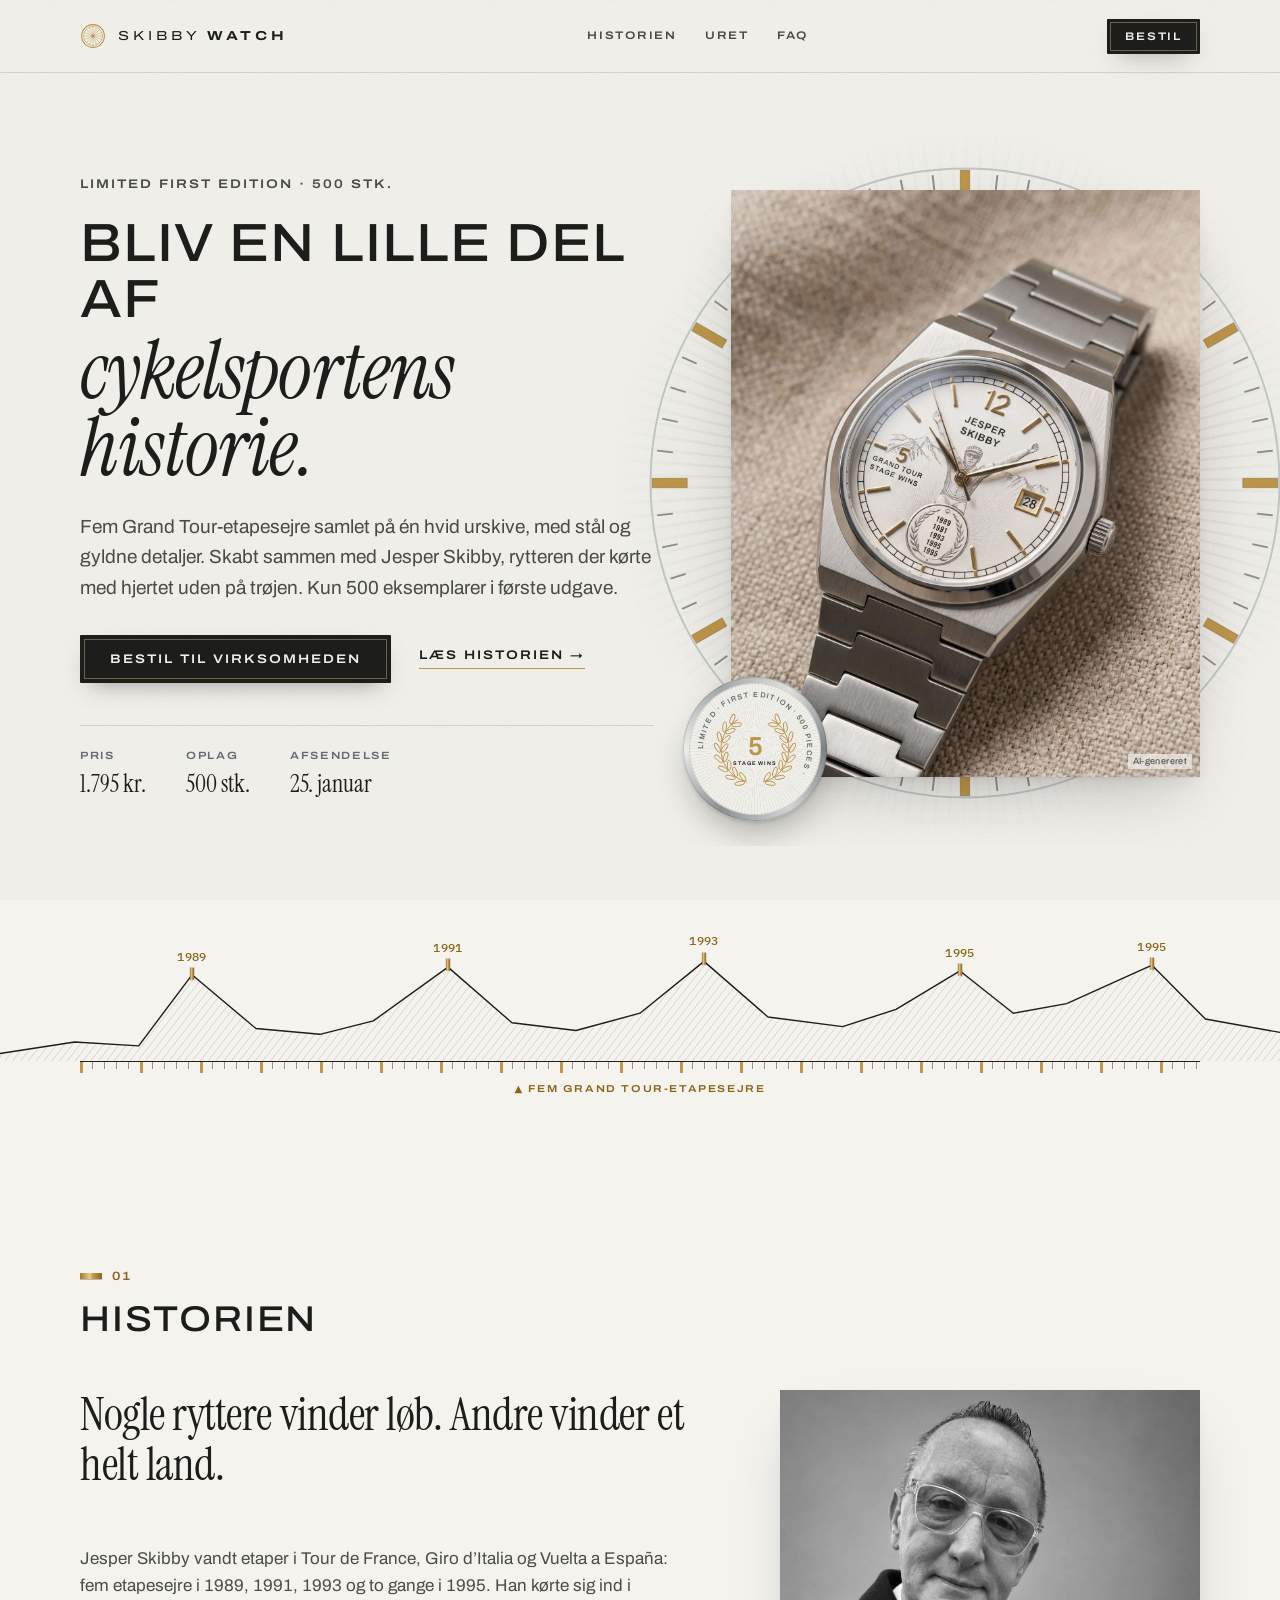
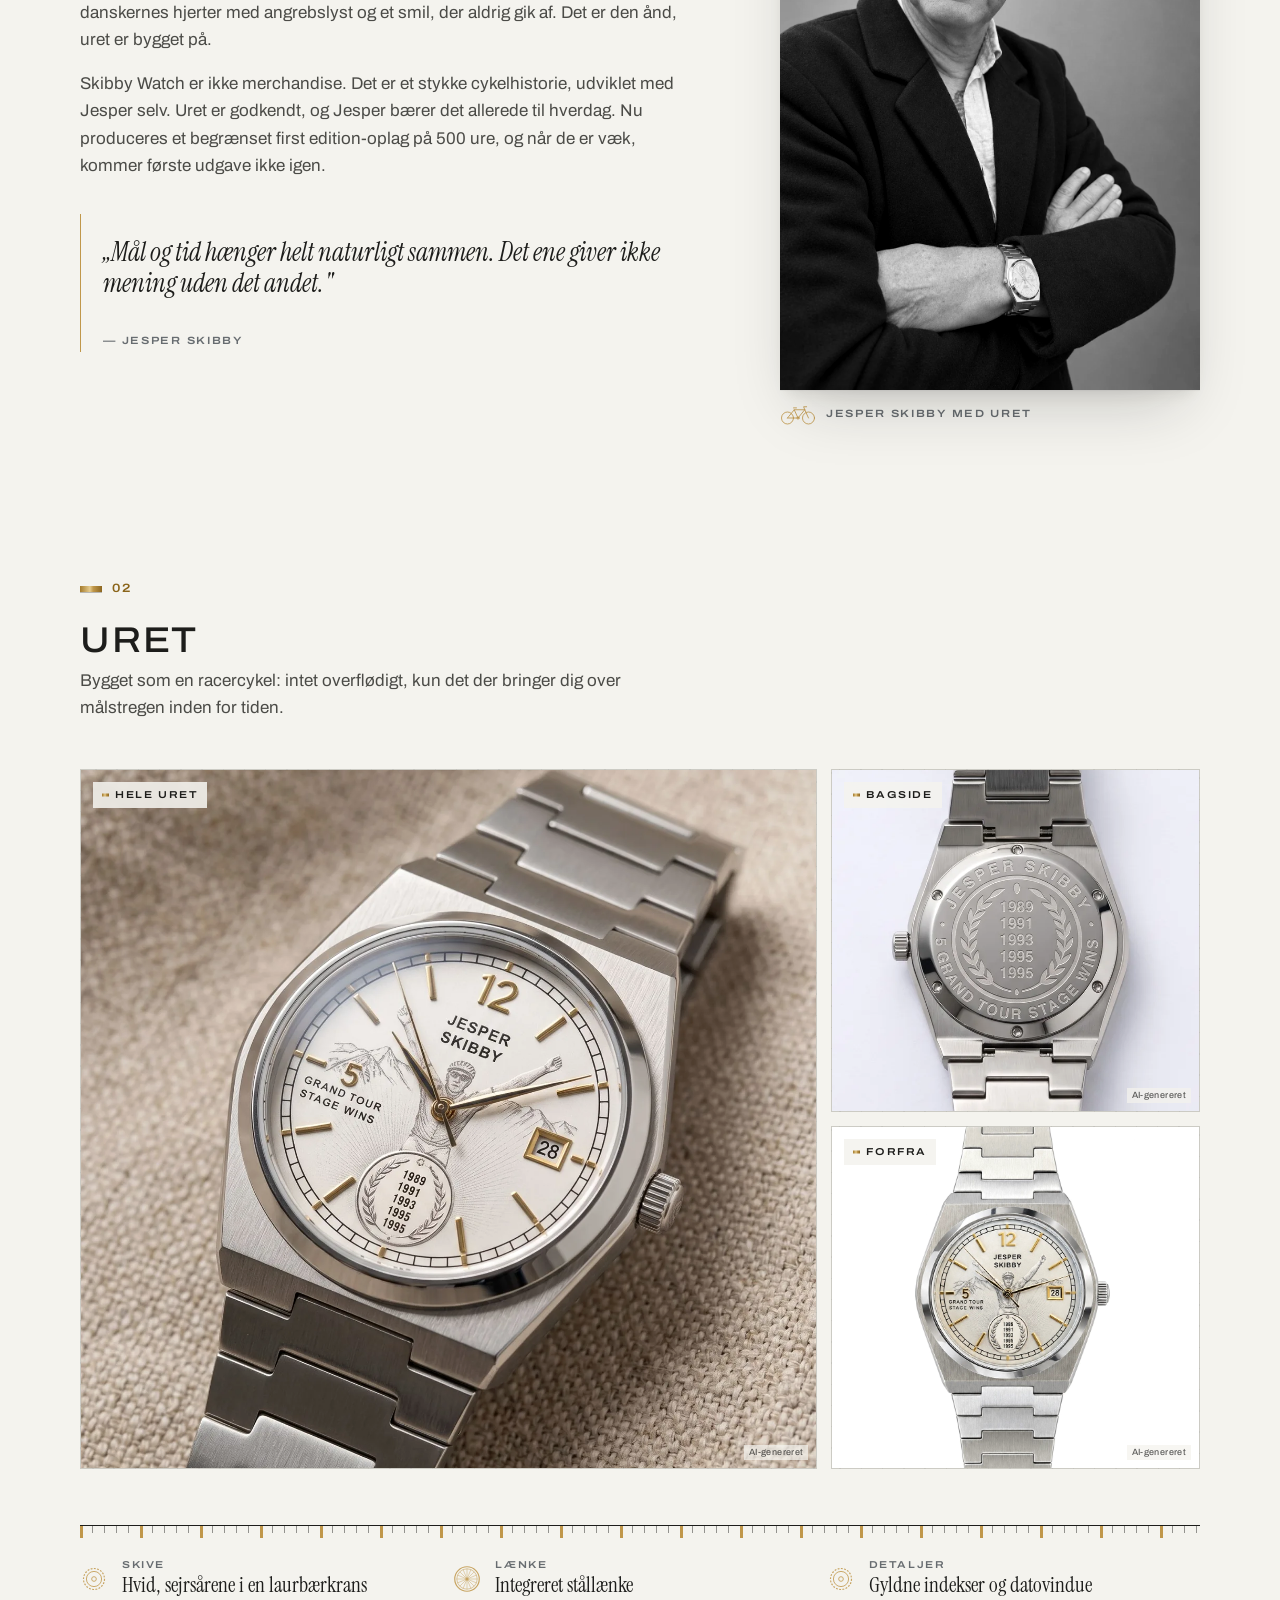
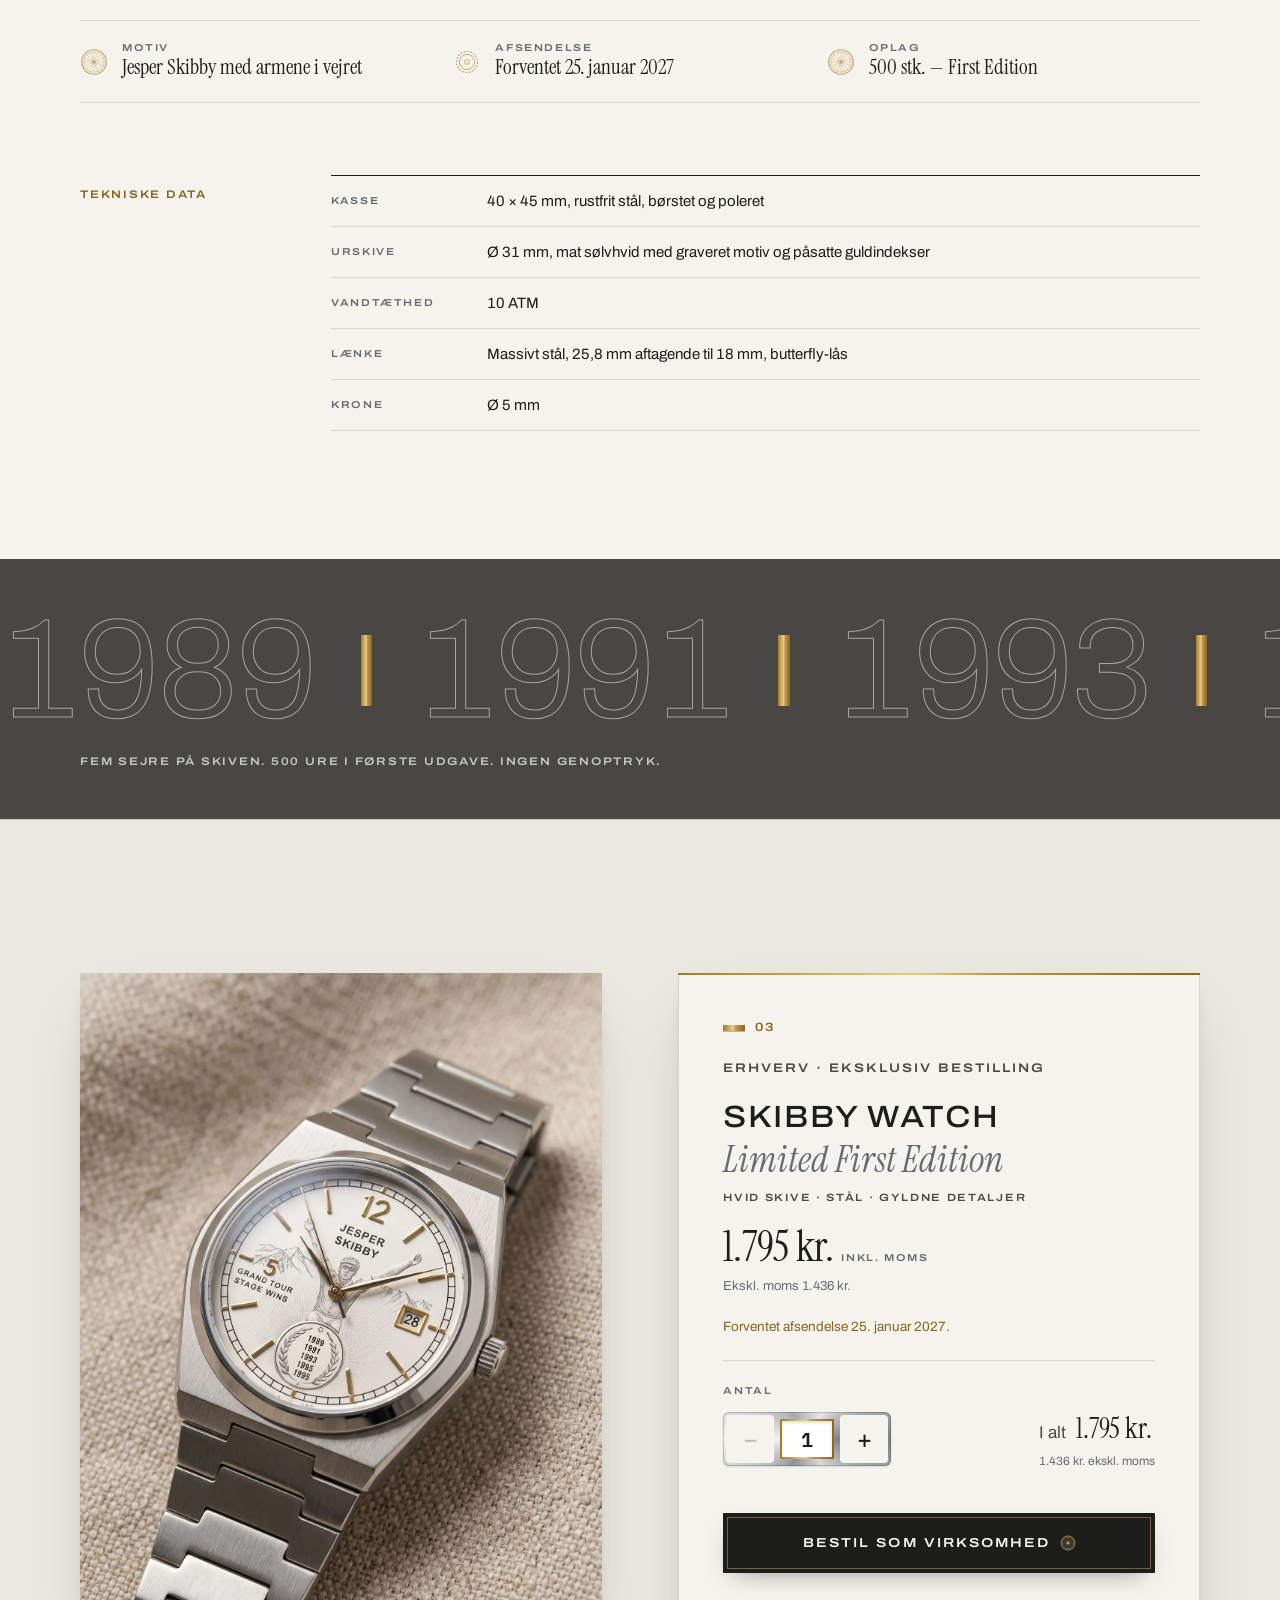
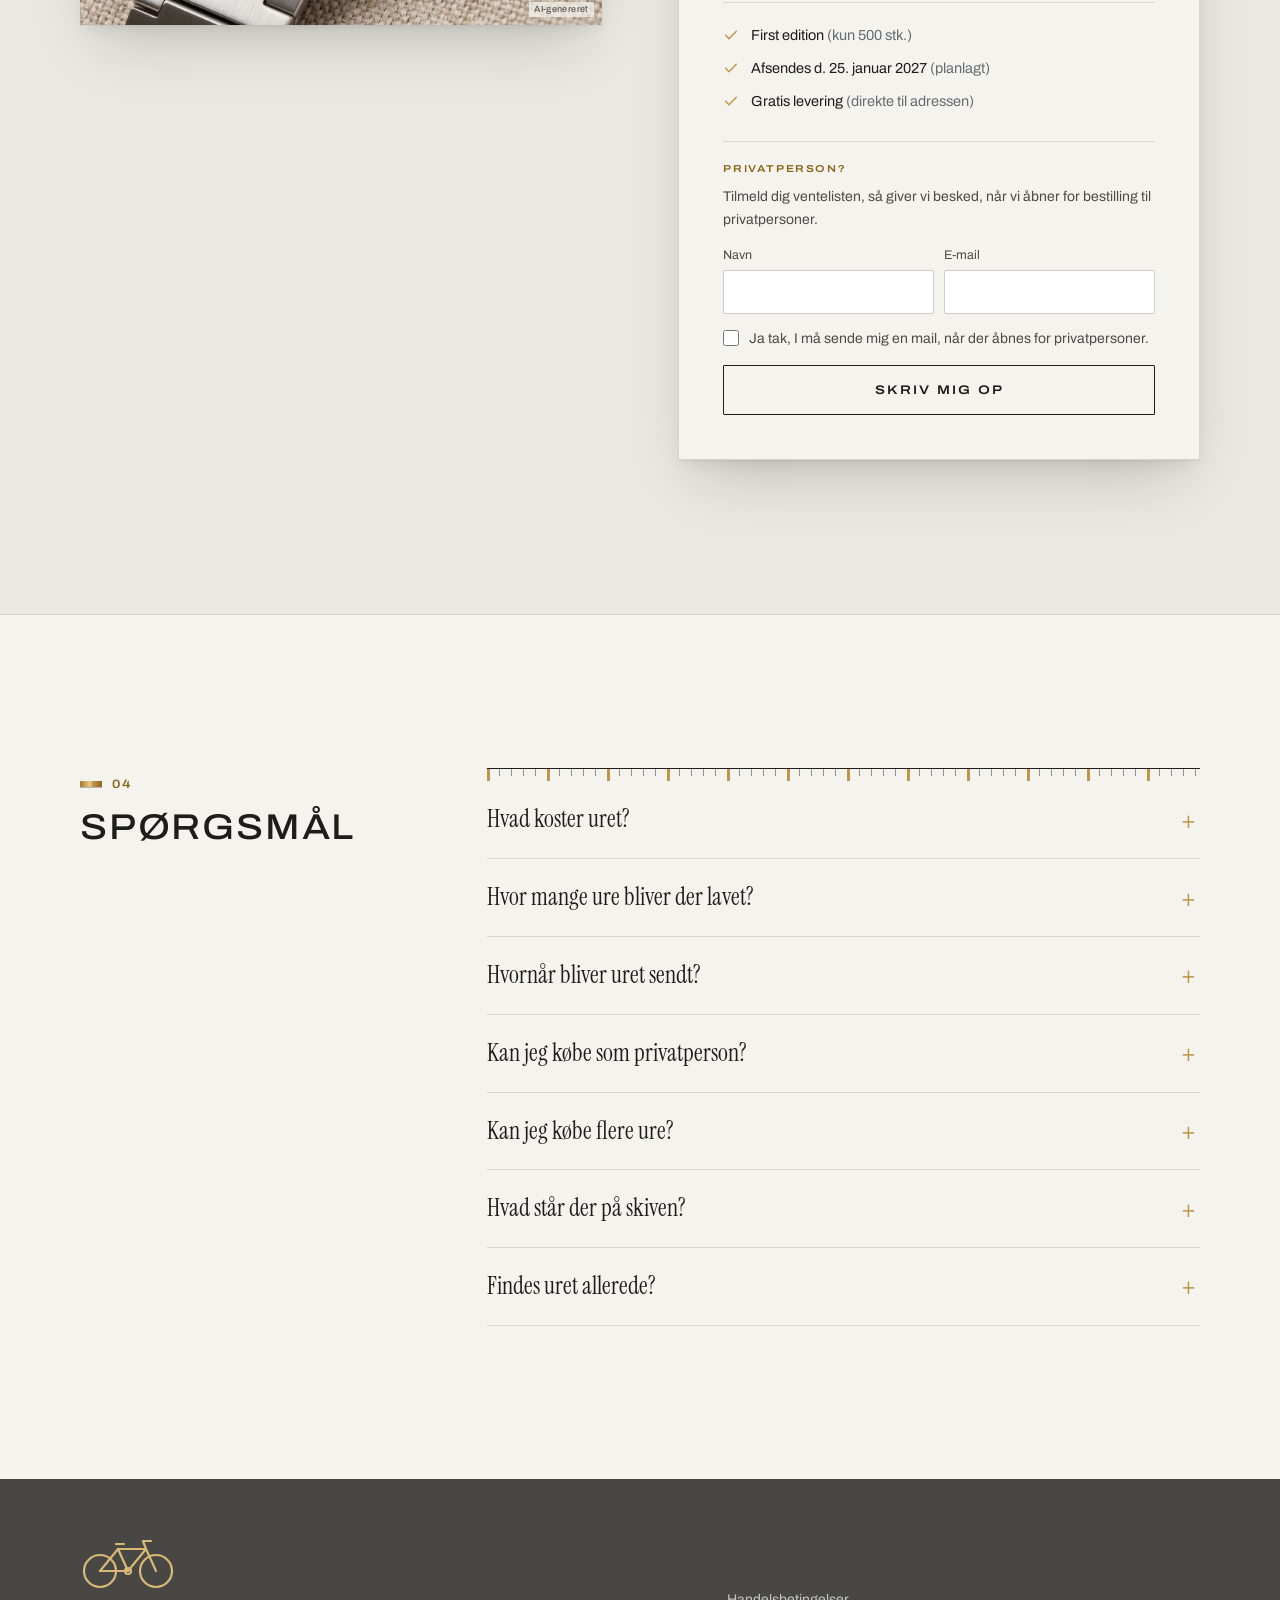
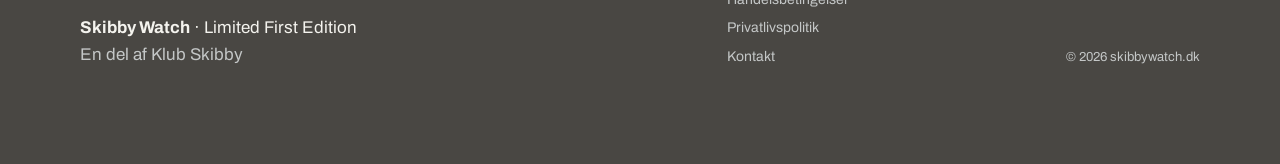
==== index.html @ 7fdff95f "Historien: 'fem etapesejre' i stedet for 'fem Grand Tour-sejre' Co-Authored-By: Claude Opus 5.5 <nor" ====
<!doctype html>
<html lang="da">
<head>
  <meta charset="utf-8">
  <meta name="viewport" content="width=device-width, initial-scale=1">
  <meta name="theme-color" content="#F4F3EE">
  <title>Skibby Watch — Limited First Edition</title>
  <meta name="description" content="Skibby Watch Limited First Edition. Kun 500 eksemplarer. Bliv en lille del af cykelsportens historie.">
  <meta property="og:title" content="Skibby Watch — Limited First Edition">
  <meta property="og:description" content="Kun 500 eksemplarer. Bliv en lille del af cykelsportens historie.">
  <meta property="og:url" content="https://skibbywatch.dk">
  <meta property="og:image" content="assets/img/uret-og.jpg">
  <link rel="canonical" href="https://skibbywatch.dk">
  <link rel="preconnect" href="https://fonts.googleapis.com">
  <link rel="preconnect" href="https://fonts.gstatic.com" crossorigin>
  <link href="https://fonts.googleapis.com/css2?family=Archivo:wdth,wght@62..125,300..800&family=IBM+Plex+Mono:wght@400;500&family=Instrument+Serif:ital@0;1&display=swap" rel="stylesheet">
  <link rel="stylesheet" href="assets/css/style.css">
</head>
<body>

  <!-- Genbrugelige cykel-ikoner -->
  <svg width="0" height="0" style="position:absolute" aria-hidden="true">
    <defs>
      <symbol id="i-wheel" viewBox="0 0 48 48">
        <circle cx="24" cy="24" r="21" fill="none" stroke="currentColor" stroke-width="2"/>
        <circle cx="24" cy="24" r="17.5" fill="none" stroke="currentColor" stroke-width="1"/>
        <circle cx="24" cy="24" r="2.6" fill="currentColor"/>
        <g stroke="currentColor" stroke-width=".8">
          <line x1="24" y1="6.5" x2="24" y2="41.5"/><line x1="6.5" y1="24" x2="41.5" y2="24"/>
          <line x1="11.6" y1="11.6" x2="36.4" y2="36.4"/><line x1="36.4" y1="11.6" x2="11.6" y2="36.4"/>
          <line x1="17.3" y1="7.8" x2="30.7" y2="40.2"/><line x1="30.7" y1="7.8" x2="17.3" y2="40.2"/>
          <line x1="7.8" y1="17.3" x2="40.2" y2="30.7"/><line x1="7.8" y1="30.7" x2="40.2" y2="17.3"/>
        </g>
      </symbol>
      <symbol id="i-chainring" viewBox="0 0 48 48">
        <circle cx="24" cy="24" r="18" fill="none" stroke="currentColor" stroke-width="2" stroke-dasharray="3.2 2.4"/>
        <circle cx="24" cy="24" r="13" fill="none" stroke="currentColor" stroke-width="1.6"/>
        <circle cx="24" cy="24" r="4" fill="none" stroke="currentColor" stroke-width="1.6"/>
      </symbol>
      <symbol id="i-bike" viewBox="0 0 96 56">
        <g fill="none" stroke="currentColor" stroke-width="2.2" stroke-linecap="round" stroke-linejoin="round">
          <circle cx="20" cy="36" r="16"/><circle cx="76" cy="36" r="16"/>
          <path d="M20 36 L38 14 L66 14 L76 36"/><path d="M38 14 L48 36 L66 14"/><path d="M20 36 L48 36"/>
          <path d="M36 9 h8"/><path d="M66 14 L63 6 h8"/>
          <circle cx="48" cy="36" r="3"/>
        </g>
      </symbol>
      <symbol id="i-check" viewBox="0 0 24 24">
        <path d="M4 12.5l5 5L20 6.5" fill="none" stroke="currentColor" stroke-width="2.2" stroke-linecap="round" stroke-linejoin="round"/>
      </symbol>
    </defs>
  </svg>

  <!-- Grain-overlay for det rå udtryk -->
  <div class="grain" aria-hidden="true"></div>

  <header class="site-header">
    <div class="wrap header-inner">
      <a class="brand" href="#top" aria-label="Skibby Watch, til toppen">
        <svg class="brand-wheel" aria-hidden="true"><use href="#i-wheel"/></svg>
        <span>Skibby <b>Watch</b></span>
      </a>
      <nav class="nav" aria-label="Hovedmenu">
        <a href="#historien">Historien</a>
        <a href="#uret">Uret</a>
        <a href="#faq">FAQ</a>
      </nav>
      <a class="btn btn-sm" href="#koeb">Bestil</a>
    </div>
  </header>

  <main id="top">

    <!-- HERO -->
    <section class="hero">
      <div class="wrap hero-grid">
        <div class="hero-copy">
          <p class="eyebrow">Limited First Edition · 500 stk.</p>
          <h1>Bliv en lille del af <em>cykelsportens historie.</em></h1>
          <p class="lead">Fem Grand Tour-etapesejre samlet på én hvid urskive, med stål og gyldne detaljer. Skabt sammen med Jesper Skibby, rytteren der kørte med hjertet uden på trøjen. Kun 500 eksemplarer i første udgave.</p>
          <div class="hero-cta">
            <a class="btn" href="#koeb">Bestil til virksomheden</a>
            <a class="link-arrow" href="#historien">Læs historien</a>
          </div>
          <dl class="hero-facts">
            <div><dt>Introduktionspris</dt><dd data-price="unit">1.495 kr.</dd></div>
            <div><dt>Oplag</dt><dd>500 stk.</dd></div>
            <div><dt>Afsendelse</dt><dd>25. januar</dd></div>
          </dl>
        </div>
        <figure class="hero-media">
          <svg class="dial-ring" viewBox="0 0 400 400" aria-hidden="true"><circle cx="200" cy="200" r="197" fill="none" class="ring-line"/><g class="ticks"><rect class="baton" x="-3" y="-196" width="6" height="22" transform="translate(200 200) rotate(0)"/><line x1="220.3" y1="7.1" x2="219.2" y2="17"/><line x1="240.3" y1="10.2" x2="238.3" y2="20"/><line x1="259.9" y1="15.5" x2="256.9" y2="25"/><line x1="278.9" y1="22.8" x2="274.8" y2="31.9"/><rect class="baton" x="-3" y="-196" width="6" height="22" transform="translate(200 200) rotate(30)"/><line x1="314" y1="43.1" x2="308.2" y2="51.1"/><line x1="329.8" y1="55.8" x2="323.1" y2="63.3"/><line x1="344.2" y1="70.2" x2="336.7" y2="76.9"/><line x1="356.9" y1="86" x2="348.9" y2="91.8"/><rect class="baton" x="-3" y="-196" width="6" height="22" transform="translate(200 200) rotate(60)"/><line x1="377.2" y1="121.1" x2="368.1" y2="125.2"/><line x1="384.5" y1="140.1" x2="375" y2="143.1"/><line x1="389.8" y1="159.7" x2="380" y2="161.7"/><line x1="392.9" y1="179.7" x2="383" y2="180.8"/><rect class="baton" x="-3" y="-196" width="6" height="22" transform="translate(200 200) rotate(90)"/><line x1="392.9" y1="220.3" x2="383" y2="219.2"/><line x1="389.8" y1="240.3" x2="380" y2="238.3"/><line x1="384.5" y1="259.9" x2="375" y2="256.9"/><line x1="377.2" y1="278.9" x2="368.1" y2="274.8"/><rect class="baton" x="-3" y="-196" width="6" height="22" transform="translate(200 200) rotate(120)"/><line x1="356.9" y1="314" x2="348.9" y2="308.2"/><line x1="344.2" y1="329.8" x2="336.7" y2="323.1"/><line x1="329.8" y1="344.2" x2="323.1" y2="336.7"/><line x1="314" y1="356.9" x2="308.2" y2="348.9"/><rect class="baton" x="-3" y="-196" width="6" height="22" transform="translate(200 200) rotate(150)"/><line x1="278.9" y1="377.2" x2="274.8" y2="368.1"/><line x1="259.9" y1="384.5" x2="256.9" y2="375"/><line x1="240.3" y1="389.8" x2="238.3" y2="380"/><line x1="220.3" y1="392.9" x2="219.2" y2="383"/><rect class="baton" x="-3" y="-196" width="6" height="22" transform="translate(200 200) rotate(180)"/><line x1="179.7" y1="392.9" x2="180.8" y2="383"/><line x1="159.7" y1="389.8" x2="161.7" y2="380"/><line x1="140.1" y1="384.5" x2="143.1" y2="375"/><line x1="121.1" y1="377.2" x2="125.2" y2="368.1"/><rect class="baton" x="-3" y="-196" width="6" height="22" transform="translate(200 200) rotate(210)"/><line x1="86" y1="356.9" x2="91.8" y2="348.9"/><line x1="70.2" y1="344.2" x2="76.9" y2="336.7"/><line x1="55.8" y1="329.8" x2="63.3" y2="323.1"/><line x1="43.1" y1="314" x2="51.1" y2="308.2"/><rect class="baton" x="-3" y="-196" width="6" height="22" transform="translate(200 200) rotate(240)"/><line x1="22.8" y1="278.9" x2="31.9" y2="274.8"/><line x1="15.5" y1="259.9" x2="25" y2="256.9"/><line x1="10.2" y1="240.3" x2="20" y2="238.3"/><line x1="7.1" y1="220.3" x2="17" y2="219.2"/><rect class="baton" x="-3" y="-196" width="6" height="22" transform="translate(200 200) rotate(270)"/><line x1="7.1" y1="179.7" x2="17" y2="180.8"/><line x1="10.2" y1="159.7" x2="20" y2="161.7"/><line x1="15.5" y1="140.1" x2="25" y2="143.1"/><line x1="22.8" y1="121.1" x2="31.9" y2="125.2"/><rect class="baton" x="-3" y="-196" width="6" height="22" transform="translate(200 200) rotate(300)"/><line x1="43.1" y1="86" x2="51.1" y2="91.8"/><line x1="55.8" y1="70.2" x2="63.3" y2="76.9"/><line x1="70.2" y1="55.8" x2="76.9" y2="63.3"/><line x1="86" y1="43.1" x2="91.8" y2="51.1"/><rect class="baton" x="-3" y="-196" width="6" height="22" transform="translate(200 200) rotate(330)"/><line x1="121.1" y1="22.8" x2="125.2" y2="31.9"/><line x1="140.1" y1="15.5" x2="143.1" y2="25"/><line x1="159.7" y1="10.2" x2="161.7" y2="20"/><line x1="179.7" y1="7.1" x2="180.8" y2="17"/></g></svg>
          <div data-ai class="ph ph-tall" data-label="uret.webp — produktfoto">
            <img src="assets/img/uret.webp" width="1400" height="1738" alt="Skibby Watch med hvid urskive og integreret stållænke på hørstof" loading="eager">
          </div>
          <div class="medal" aria-hidden="true">
            <svg viewBox="0 0 132 132">
              <defs><path id="medalCircle" d="M66 66 m-52 0 a52 52 0 1 1 104 0 a52 52 0 1 1 -104 0"/></defs>
              <text class="medal-ring"><textPath href="#medalCircle">LIMITED · FIRST EDITION · 500 PIECES · </textPath></text>
              <g class="laurel"><path d="M74.23 98.99 A34 34 0 0 0 83 36.56"/><ellipse cx="78.36" cy="93.77" rx="5" ry="1.9" transform="rotate(-56 78.36 93.77)"/><ellipse cx="81.29" cy="100.35" rx="5" ry="1.9" transform="rotate(8 81.29 100.35)"/><ellipse cx="85.94" cy="88.94" rx="5" ry="1.9" transform="rotate(-73 85.94 88.94)"/><ellipse cx="90.67" cy="94.38" rx="5" ry="1.9" transform="rotate(-9 90.67 94.38)"/><ellipse cx="91.78" cy="82.11" rx="5" ry="1.9" transform="rotate(-90 91.78 82.11)"/><ellipse cx="97.89" cy="85.92" rx="5" ry="1.9" transform="rotate(-26 97.89 85.92)"/><ellipse cx="95.36" cy="73.87" rx="5" ry="1.9" transform="rotate(-107 95.36 73.87)"/><ellipse cx="102.32" cy="75.73" rx="5" ry="1.9" transform="rotate(-43 102.32 75.73)"/><ellipse cx="96.38" cy="64.94" rx="5" ry="1.9" transform="rotate(-124 96.38 64.94)"/><ellipse cx="103.58" cy="64.69" rx="5" ry="1.9" transform="rotate(-60 103.58 64.69)"/><ellipse cx="94.74" cy="56.1" rx="5" ry="1.9" transform="rotate(-141 94.74 56.1)"/><ellipse cx="101.55" cy="53.76" rx="5" ry="1.9" transform="rotate(-77 101.55 53.76)"/><ellipse cx="90.59" cy="48.13" rx="5" ry="1.9" transform="rotate(-158 90.59 48.13)"/><ellipse cx="96.42" cy="43.9" rx="5" ry="1.9" transform="rotate(-94 96.42 43.9)"/><ellipse cx="84.3" cy="41.72" rx="5" ry="1.9" transform="rotate(-175 84.3 41.72)"/><ellipse cx="88.63" cy="35.97" rx="5" ry="1.9" transform="rotate(-111 88.63 35.97)"/><path d="M57.77 98.99 A34 34 0 0 1 49 36.56"/><ellipse cx="53.64" cy="93.77" rx="5" ry="1.9" transform="rotate(236 53.64 93.77)"/><ellipse cx="50.71" cy="100.35" rx="5" ry="1.9" transform="rotate(172 50.71 100.35)"/><ellipse cx="46.06" cy="88.94" rx="5" ry="1.9" transform="rotate(253 46.06 88.94)"/><ellipse cx="41.33" cy="94.38" rx="5" ry="1.9" transform="rotate(189 41.33 94.38)"/><ellipse cx="40.22" cy="82.11" rx="5" ry="1.9" transform="rotate(270 40.22 82.11)"/><ellipse cx="34.11" cy="85.92" rx="5" ry="1.9" transform="rotate(206 34.11 85.92)"/><ellipse cx="36.64" cy="73.87" rx="5" ry="1.9" transform="rotate(287 36.64 73.87)"/><ellipse cx="29.68" cy="75.73" rx="5" ry="1.9" transform="rotate(223 29.68 75.73)"/><ellipse cx="35.62" cy="64.94" rx="5" ry="1.9" transform="rotate(304 35.62 64.94)"/><ellipse cx="28.42" cy="64.69" rx="5" ry="1.9" transform="rotate(240 28.42 64.69)"/><ellipse cx="37.26" cy="56.1" rx="5" ry="1.9" transform="rotate(321 37.26 56.1)"/><ellipse cx="30.45" cy="53.76" rx="5" ry="1.9" transform="rotate(257 30.45 53.76)"/><ellipse cx="41.41" cy="48.13" rx="5" ry="1.9" transform="rotate(338 41.41 48.13)"/><ellipse cx="35.58" cy="43.9" rx="5" ry="1.9" transform="rotate(274 35.58 43.9)"/><ellipse cx="47.7" cy="41.72" rx="5" ry="1.9" transform="rotate(355 47.7 41.72)"/><ellipse cx="43.37" cy="35.97" rx="5" ry="1.9" transform="rotate(291 43.37 35.97)"/></g>
              <text class="medal-five" x="66" y="72" text-anchor="middle">5</text>
              <text class="medal-sub" x="66" y="82" text-anchor="middle">STAGE WINS</text>
            </svg>
          </div>
        </figure>
      </div>
    </section>

    <!-- Etapeprofil: fem toppe, fem sejre -->
    <div class="stage" aria-label="Fem Grand Tour-etapesejre: 1989, 1991, 1993, 1995 og 1995">
      <div class="stage-plot">
        <svg viewBox="0 0 1200 120" preserveAspectRatio="none" aria-hidden="true">
          <defs>
            <pattern id="engrave" width="6" height="6" patternUnits="userSpaceOnUse" patternTransform="rotate(35)">
              <line x1="0" y1="0" x2="0" y2="6" class="engrave-line"/>
            </pattern>
          </defs>
          <path class="stage-fill" fill="url(#engrave)" d="M0 112 L70 100 L130 104 L180 30 L240 86 L300 92 L350 78 L420 22 L480 80 L540 88 L600 70 L660 16 L720 74 L790 84 L840 66 L900 26 L950 70 L1000 60 L1080 20 L1130 76 L1200 90 L1200 120 L0 120 Z"/>
          <path class="stage-line" d="M0 112 L70 100 L130 104 L180 30 L240 86 L300 92 L350 78 L420 22 L480 80 L540 88 L600 70 L660 16 L720 74 L790 84 L840 66 L900 26 L950 70 L1000 60 L1080 20 L1130 76 L1200 90"/>
        </svg>
        <span class="peak" style="--x:15%;--y:25%">1989</span>
        <span class="peak" style="--x:35%;--y:18%">1991</span>
        <span class="peak" style="--x:55%;--y:13%">1993</span>
        <span class="peak" style="--x:75%;--y:22%">1995</span>
        <span class="peak" style="--x:90%;--y:17%">1995</span>
      </div>
      <div class="wrap"><div class="minute-track" aria-hidden="true"></div></div>
      <div class="wrap stage-labels" aria-hidden="true">
        <span class="kom">▲ Fem Grand Tour-etapesejre</span>
      </div>
    </div>

    <!-- HISTORIEN -->
    <section class="story" id="historien">
      <div class="wrap story-grid">
        <div class="story-label">
          <span class="section-no">01</span>
          <h2>Historien</h2>
        </div>
        <div class="story-body">
          <p class="big">Nogle ryttere vinder løb. Andre vinder et helt land.</p>
          <p>Jesper Skibby vandt etaper i Tour de France, Giro d’Italia og Vuelta a España: fem etapesejre i 1989, 1991, 1993 og to gange i 1995. Han kørte sig ind i danskernes hjerter med angrebslyst og et smil, der aldrig gik af. Det er den ånd, uret er bygget på.</p>
          <p>Skibby Watch er ikke merchandise. Det er et stykke cykelhistorie, udviklet med Jesper selv. Uret er godkendt, og Jesper bærer det allerede til hverdag. Nu produceres et begrænset first edition-oplag på 500 ure, og når de er væk, kommer første udgave ikke igen.</p>
          <blockquote>
            <p>„Mål og tid hænger helt naturligt sammen. Det ene giver ikke mening uden det andet."</p>
            <cite>— Jesper Skibby</cite>
          </blockquote>
        </div>
        <figure class="story-media">
          <div class="ph ph-portrait" data-label="jesper-portraet.webp — Jesper med uret">
            <img src="assets/img/jesper-portraet.webp" width="1051" height="1496" alt="Portræt af Jesper Skibby med armene over kors og Skibby Watch på håndleddet" loading="lazy">
          </div>
          <figcaption><svg class="ic" aria-hidden="true"><use href="#i-bike"/></svg> Jesper Skibby med uret</figcaption>
        </figure>
      </div>
    </section>

    <!-- URET -->
    <section class="watch" id="uret">
      <div class="wrap">
        <div class="section-head">
          <span class="section-no">02</span>
          <h2>Uret</h2>
          <p>Bygget som en racercykel: intet overflødigt, kun det der bringer dig over målstregen inden for tiden.</p>
        </div>

        <div class="gallery">
          <figure data-ai class="ph ph-wide" data-label="uret.webp — hele uret">
            <img src="assets/img/uret.webp" width="1400" height="1738" alt="Skibby Watch på hørstof: hvid skive med Jesper Skibby, de fem sejrsår og gyldne indekser" loading="lazy">
            <figcaption class="tag">Hele uret</figcaption>
          </figure>
          <figure data-ai class="ph ph-back" data-label="uret-bagside.webp — bagsiden">
            <img src="assets/img/uret-bagside.webp" width="1200" height="1490" alt="Bagsiden af Skibby Watch med laurbærkrans, de fem sejrsår og teksten Jesper Skibby, 5 Grand Tour Stage Wins" loading="lazy">
            <figcaption class="tag">Bagside</figcaption>
          </figure>
          <figure data-ai class="ph ph-front" data-label="uret-forfra.jpeg — uret forfra">
            <img src="assets/img/uret-forfra.jpeg" alt="Skibby Watch forfra med integreret stållænke, hvid skive og gyldne indekser" loading="lazy">
            <figcaption class="tag">Forfra</figcaption>
          </figure>
        </div>

        <div class="specs">
          <div class="spec"><svg class="ic" aria-hidden="true"><use href="#i-chainring"/></svg><h3>Skive</h3><p>Hvid, sejrsårene i en laurbærkrans</p></div>
          <div class="spec"><svg class="ic" aria-hidden="true"><use href="#i-wheel"/></svg><h3>Lænke</h3><p>Integreret stållænke</p></div>
          <div class="spec"><svg class="ic" aria-hidden="true"><use href="#i-chainring"/></svg><h3>Detaljer</h3><p>Gyldne indekser og datovindue</p></div>
          <div class="spec"><svg class="ic" aria-hidden="true"><use href="#i-wheel"/></svg><h3>Motiv</h3><p>Jesper Skibby med armene i vejret</p></div>
          <div class="spec"><svg class="ic" aria-hidden="true"><use href="#i-chainring"/></svg><h3>Afsendelse</h3><p>Forventet 25. januar 2027</p></div>
          <div class="spec"><svg class="ic" aria-hidden="true"><use href="#i-wheel"/></svg><h3>Oplag</h3><p>500 stk. — First Edition</p></div>
        </div>

        <div class="tech">
          <h3 class="tech-title">Tekniske data</h3>
          <dl class="tech-list">
            <div><dt>Kasse</dt><dd>40 × 45 mm, rustfrit stål, børstet og poleret</dd></div>
            <div><dt>Urskive</dt><dd>Ø 31 mm, mat sølvhvid med graveret motiv og påsatte guldindekser</dd></div>
            <div><dt>Vandtæthed</dt><dd>10 ATM</dd></div>
            <div><dt>Lænke</dt><dd>Massivt stål, 25,8 mm aftagende til 18 mm, butterfly&#8209;lås</dd></div>
            <div><dt>Krone</dt><dd>Ø 5 mm</dd></div>
          </dl>
        </div>
      </div>
    </section>

    <!-- Stort tal-bånd -->
    <section class="numberband" aria-label="Fem sejrsår">
      <div class="numberband-track" aria-hidden="true">
        <span>1989<i></i>1991<i></i>1993<i></i>1995<i></i>1995<i></i>1989<i></i>1991<i></i>1993<i></i>1995<i></i>1995<i></i></span>
        <span>1989<i></i>1991<i></i>1993<i></i>1995<i></i>1995<i></i>1989<i></i>1991<i></i>1993<i></i>1995<i></i>1995<i></i></span>
      </div>
      <p class="wrap numberband-note">Fem sejre på skiven. 500 ure i første udgave. Ingen genoptryk.</p>
    </section>

    <!-- KØB -->
    <section class="buy" id="koeb">
      <div class="wrap buy-grid">
        <figure class="buy-media">
          <div data-ai class="ph ph-tall" data-label="uret.webp — produktfoto">
            <img src="assets/img/uret.webp" width="1400" height="1738" alt="Skibby Watch Limited First Edition, hvid skive, stål og gyldne detaljer" loading="lazy">
          </div>
        </figure>

        <div class="buy-panel">
          <span class="section-no">03</span>
          <p class="eyebrow">Erhverv · Eksklusiv bestilling</p>
          <h2>Skibby Watch<span>Limited First Edition</span></h2>
          <p class="variant">Hvid skive · stål · gyldne detaljer</p>
          <p class="price"><span id="unit-price">1.495 kr.</span> <small>inkl. moms</small></p>
          <p class="price-ex">Ekskl. moms <span id="unit-ex">1.196 kr.</span></p>
          <p class="price-note" id="price-note">Introduktionspris til og med 14. november 2026. Derefter 1.795 kr.</p>

          <form class="order" id="buy-form" name="erhvervsbestilling" method="post" novalidate>
            <input type="hidden" name="form-name" value="erhvervsbestilling">
            <p class="hp" aria-hidden="true"><label>Udfyld ikke <input name="bot-field" tabindex="-1" autocomplete="off"></label></p>

            <div class="order-step">
              <label class="qty-label" for="qty">Antal</label>
              <div class="qty-row">
                <div class="qty" role="group" aria-label="Vælg antal">
                  <button type="button" class="qty-btn" data-step="-1" aria-label="Færre">−</button>
                  <input id="qty" name="antal" type="number" inputmode="numeric" min="1" max="500" value="1">
                  <button type="button" class="qty-btn" data-step="1" aria-label="Flere">+</button>
                </div>
                <p class="qty-total" aria-live="polite">I alt <strong id="total-price">—</strong><span id="total-ex"></span></p>
              </div>
            </div>

            <button type="button" class="btn btn-block" id="order-open" aria-expanded="false" aria-controls="order-details">Bestil som virksomhed <svg class="ic-inline" aria-hidden="true"><use href="#i-wheel"/></svg></button>

            <div class="order-details" id="order-details" hidden>
            <fieldset class="order-step">
              <legend>Virksomhed</legend>
              <div class="fields">
                <div class="field f-wide cvr-search"><label for="company">Firmanavn</label><input id="company" name="firmanavn" autocomplete="organization" required data-error="Skriv firmanavnet." role="combobox" aria-autocomplete="list" aria-expanded="false" aria-controls="company-suggest"><ul class="suggest" id="company-suggest" role="listbox" hidden></ul></div>
                <div class="field"><label for="cvr">CVR-nr.</label><input id="cvr" name="cvr" inputmode="numeric" pattern="\d{8}" maxlength="8" required data-error="CVR-nr. er 8 cifre."><span class="hint" id="cvr-hint" aria-live="polite"></span></div>
                <div class="field"><label for="ean">EAN-nr. <em>valgfrit</em></label><input id="ean" name="ean" inputmode="numeric" pattern="\d{13}" maxlength="13" data-error="EAN-nr. er 13 cifre."></div>
                <div class="field f-wide"><label for="street">Adresse</label><input id="street" name="adresse" autocomplete="street-address" required data-error="Skriv firmaets adresse."></div>
                <div class="field f-zip"><label for="zip">Postnr.</label><input id="zip" name="postnr" inputmode="numeric" pattern="\d{4}" maxlength="4" autocomplete="postal-code" required data-error="4 cifre."></div>
                <div class="field f-city"><label for="city">By</label><input id="city" name="by" autocomplete="address-level2" required data-error="Skriv byen."></div>
              </div>
            </fieldset>

            <fieldset class="order-step">
              <legend>Kontaktperson</legend>
              <div class="fields">
                <div class="field f-wide"><label for="contact">Navn</label><input id="contact" name="kontaktperson" autocomplete="name" required data-error="Skriv dit navn."></div>
                <div class="field"><label for="email">E-mail</label><input id="email" name="email" type="email" autocomplete="email" required data-error="Skriv en gyldig e-mail."></div>
                <div class="field"><label for="phone">Telefon</label><input id="phone" name="telefon" type="tel" autocomplete="tel" pattern="[0-9 +]{8,}" required data-error="Skriv et telefonnummer."></div>
              </div>
            </fieldset>

            <fieldset class="order-step">
              <legend>Levering</legend>
              <label class="check"><input type="checkbox" id="other-address" name="anden_leveringsadresse"><span>Vælg en anden leveringsadresse</span></label>
              <div class="fields" id="delivery-fields" hidden>
                <div class="field f-wide"><label for="d-att">Att.</label><input id="d-att" name="levering_att" autocomplete="shipping name"></div>
                <div class="field f-wide"><label for="d-street">Leveringsadresse</label><input id="d-street" name="levering_adresse" autocomplete="shipping street-address" data-error="Skriv leveringsadressen."></div>
                <div class="field f-zip"><label for="d-zip">Postnr.</label><input id="d-zip" name="levering_postnr" inputmode="numeric" pattern="\d{4}" maxlength="4" autocomplete="shipping postal-code" data-error="4 cifre."></div>
                <div class="field f-city"><label for="d-city">By</label><input id="d-city" name="levering_by" autocomplete="shipping address-level2" data-error="Skriv byen."></div>
              </div>
            </fieldset>

            <fieldset class="order-step">
              <legend>Betaling</legend>
              <label class="pay-option">
                <input type="radio" name="betaling" value="faktura" checked>
                <span><b>Betal med faktura</b> Fakturaen sendes til jeres e-mail, når bestillingen er bekræftet.</span>
              </label>
              <label class="check" for="terms"><input type="checkbox" id="terms" name="accept_betingelser" required data-error="Accepter handelsbetingelserne for at bestille."><span>Jeg accepterer <a href="#">handelsbetingelserne</a></span></label>
            </fieldset>

              <button type="submit" class="btn btn-block"><span class="btn-label">Bestil med faktura</span> <svg class="ic-inline" aria-hidden="true"><use href="#i-wheel"/></svg></button>
              <p class="form-status" id="order-status" role="status" aria-live="polite"></p>
            </div>
          </form>

          <ul class="usps">
            <li><svg aria-hidden="true"><use href="#i-check"/></svg><span>First edition <em>(kun 500 stk.)</em></span></li>
            <li><svg aria-hidden="true"><use href="#i-check"/></svg><span>Afsendes d. 25. januar 2027 <em>(planlagt)</em></span></li>
            <li><svg aria-hidden="true"><use href="#i-check"/></svg><span>Gratis levering <em>(direkte til adressen)</em></span></li>
          </ul>

          <div class="waitlist" id="venteliste">
            <h3>Privatperson?</h3>
            <p>Tilmeld dig ventelisten, så giver vi besked, når vi åbner for bestilling til privatpersoner.</p>
            <form id="waitlist-form" name="venteliste" method="post" novalidate>
              <input type="hidden" name="form-name" value="venteliste">
              <p class="hp" aria-hidden="true"><label>Udfyld ikke <input name="bot-field" tabindex="-1" autocomplete="off"></label></p>
              <div class="fields">
                <div class="field"><label for="w-name">Navn</label><input id="w-name" name="navn" autocomplete="name" required data-error="Skriv dit navn."></div>
                <div class="field"><label for="w-email">E-mail</label><input id="w-email" name="email" type="email" autocomplete="email" required data-error="Skriv en gyldig e-mail."></div>
              </div>
              <label class="check" for="w-consent"><input type="checkbox" id="w-consent" name="samtykke" required data-error="Giv samtykke for at komme på listen."><span>Ja tak, I må sende mig en mail, når der åbnes for privatpersoner.</span></label>
              <button type="submit" class="btn btn-ghost">Skriv mig op</button>
              <p class="form-status" id="waitlist-status" role="status" aria-live="polite"></p>
            </form>
          </div>
        </div>
      </div>
    </section>

    <!-- FAQ -->
    <section class="faq" id="faq">
      <div class="wrap faq-grid">
        <div>
          <span class="section-no">04</span>
          <h2>Spørgsmål</h2>
        </div>
        <div class="faq-list">
          <details>
            <summary>Hvad koster uret?</summary>
            <p>Introduktionsprisen er 1.495 kr. til og med 14. november 2026. Fra 15. november 2026 er prisen 1.795 kr. Priserne er inkl. moms.</p>
          </details>
          <details>
            <summary>Hvor mange ure bliver der lavet?</summary>
            <p>Første udgave er begrænset til 500 eksemplarer. Når de er solgt, er første udgave udsolgt for altid.</p>
          </details>
          <details>
            <summary>Hvornår bliver uret sendt?</summary>
            <p>Forventet afsendelse er 25. januar 2027. Leveringen er gratis.</p>
          </details>
          <details>
            <summary>Kan jeg købe som privatperson?</summary>
            <p>Ikke endnu. First edition sælges i første omgang til virksomheder. <a href="#venteliste">Skriv dig på ventelisten</a>, så giver vi besked, når vi åbner for privatpersoner.</p>
          </details>
          <details>
            <summary>Kan jeg købe flere ure?</summary>
            <p>Ja. Vælg det antal, I har brug for. Der er ingen grænse pr. ordre, så længe der er ure tilbage af de 500.</p>
          </details>
          <details>
            <summary>Hvad står der på skiven?</summary>
            <p>Jesper Skibbys fem Grand Tour-etapesejre: 1989, 1991, 1993 og to gange 1995.</p>
          </details>
          <details class="faq-real" id="den-rigtige">
            <summary>Findes uret allerede?</summary>
            <p>Ja. Uret er godkendt og bæres allerede af Jesper Skibby til hverdag. Nu produceres et begrænset first edition-oplag på 500 ure.</p>
            <div class="real-strip">
              <figure class="ph"><img src="assets/img/rigtig-ur.webp" width="1140" height="1520" alt="Foto af det godkendte Skibby Watch forfra" loading="lazy"></figure>
              <figure class="ph"><img src="assets/img/rigtig-skive.webp" width="1320" height="1320" alt="Foto af skiven på det godkendte ur" loading="lazy"></figure>
              <figure class="ph"><img src="assets/img/rigtig-profil.webp" width="1400" height="770" alt="Foto af det godkendte ur fra siden" loading="lazy"></figure>
            </div>
            <p class="real-note">Fotos af det godkendte ur. Kun lys og farvebalance er justeret.</p>
          </details>
        </div>
      </div>
    </section>

  </main>

  <footer class="site-footer">
    <div class="wrap footer-inner">
      <div class="footer-brand">
        <svg class="footer-bike" aria-hidden="true"><use href="#i-bike"/></svg>
        <p><b>Skibby Watch</b> · Limited First Edition</p>
        <p class="muted">En del af Klub Skibby</p>
      </div>
      <nav class="footer-nav" aria-label="Footer">
        <a href="#">Handelsbetingelser</a>
        <a href="#">Privatlivspolitik</a>
        <a href="mailto:info@skibbywatch.dk">Kontakt</a>
      </nav>
      <p class="muted small">© 2026 skibbywatch.dk</p>
    </div>
  </footer>

  <!-- Sticky køb-bar på mobil -->
  <div class="sticky-buy" id="sticky-buy" aria-hidden="true">
    <div>
      <b>Skibby Watch</b>
      <span id="sticky-price">1.495 kr.</span>
    </div>
    <a class="btn btn-sm" href="#koeb" tabindex="-1">Bestil</a>
  </div>

  <script src="assets/js/main.js" defer></script>
</body>
</html>
---- assets/css/style.css ----
/* ==========================================================================
   Skibby Watch — skibbywatch.dk
   Skandinavisk og minimalistisk, afstemt efter urskiven:
   hvid skive, guldindekser, poleret stål og den grå sten fra produktfotoet.
   ========================================================================== */

:root {
  /* Palette — hentet fra urskiven */
  --paper:      #F4F3EE;  /* hvid skive */
  --paper-2:    #E9E8E1;  /* skive i skygge / guilloche */
  --ink:        #1D1D1B;  /* sorte påskrifter */
  --ink-soft:   #4B4B47;
  --steel:      #676C70;  /* stål, mørk side — bruges til tekst */
  --steel-light:#C4C7C7;  /* poleret stål */
  --gold:       #C0974A;  /* guldindekser — streger, flader, ikoner */
  --gold-ink:   #8A6419;  /* guld til lille tekst (kontrast) */
  --gold-light: #D9B977;  /* guld på mørk baggrund */
  --stone:      #494743;  /* stenen fra produktfotoet */
  --line:       rgba(29, 29, 27, .14);

  --gold-metal: linear-gradient(90deg, #A37A2C 0%, #E6CB8C 45%, #C0974A 60%, #8C6620 100%);
  --steel-metal: conic-gradient(from 210deg, #8E9396, #F1F2F0, #A6AAAC, #E4E5E2, #7E8386, #D7D9D6, #8E9396);

  --font-sans: "Archivo", system-ui, -apple-system, "Segoe UI", sans-serif;
  --font-mono: "IBM Plex Mono", ui-monospace, Menlo, monospace;
  --font-label: "Archivo", system-ui, sans-serif;
  --font-serif: "Instrument Serif", "Times New Roman", serif;   /* accent, som en gravering */
  --shadow-soft: 0 1px 1px rgba(29,29,27,.04), 0 8px 16px -6px rgba(29,29,27,.10), 0 30px 60px -20px rgba(29,29,27,.22);  /* bred, spærret versal som "GRAND TOUR STAGE WINS" */

  --wrap: 1200px;
  --gutter: clamp(16px, 4vw, 40px);
  --radius: 2px;
  --ease: cubic-bezier(.2, .7, .2, 1);
}

*,
*::before,
*::after { box-sizing: border-box; }

html { scroll-behavior: smooth; -webkit-text-size-adjust: 100%; overflow-x: clip; }

body {
  margin: 0;
  background: var(--paper);
  color: var(--ink);
  font-family: var(--font-sans);
  font-size: 17px;
  line-height: 1.6;
  -webkit-font-smoothing: antialiased;
  font-feature-settings: "tnum" 1;
  overflow-x: hidden;
}

img { display: block; max-width: 100%; }
a { color: inherit; }
h1, h2, h3 { margin: 0; line-height: 1.02; letter-spacing: -.02em; }
p { margin: 0 0 1em; }

.wrap {
  width: 100%;
  max-width: var(--wrap);
  margin-inline: auto;
  padding-inline: var(--gutter);
}

/* Grain — det rå lag over alt ---------------------------------------- */
.grain {
  position: fixed;
  inset: 0;
  pointer-events: none;
  z-index: 100;
  opacity: .07;
  mix-blend-mode: multiply;
  background-image: url("data:image/svg+xml;utf8,<svg xmlns='http://www.w3.org/2000/svg' width='220' height='220'><filter id='n'><feTurbulence type='fractalNoise' baseFrequency='.85' numOctaves='3' stitchTiles='stitch'/><feColorMatrix values='0 0 0 0 0  0 0 0 0 0  0 0 0 0 0  0 0 0 .55 0'/></filter><rect width='100%' height='100%' filter='url(%23n)'/></svg>");
}

/* Små fællesbrikker -------------------------------------------------- */
.eyebrow {
  display: inline-flex;
  align-items: center;
  gap: .6em;
  font-family: var(--font-label);
  font-size: 12.5px;
  letter-spacing: .08em;
  text-transform: uppercase;
  color: var(--ink-soft);
  margin-bottom: 1.4rem;
}
/* Fælles label-stil, som skrifterne på skiven */
.eyebrow, .hero-facts dt, .stage-labels, .spec h3, .qty-label, .ph .tag, .ph::before,
.story-media figcaption, blockquote cite, .numberband-note, .price small, .variant, .sticky-buy span, .section-no {
  font-stretch: 118%;
  font-weight: 600;
  letter-spacing: .16em;
}

/* Sektionsnummer som et timeindeks: guldbaton + tal */
.section-no {
  display: inline-flex;
  align-items: center;
  gap: 10px;
  font-family: var(--font-label);
  font-size: 12px;
  color: var(--gold-ink);
  margin-bottom: 1rem;
}
.section-no::before {
  content: "";
  width: 22px; height: 6px;
  background: var(--gold-metal);
  box-shadow: 0 1px 0 rgba(0,0,0,.25);
}

.todo {
  font-family: var(--font-mono);
  font-size: .85em;
  color: var(--gold-ink);
  background: rgba(192, 151, 74, .12);
  padding: 0 .3em;
}

.btn {
  --bg: var(--ink);
  display: inline-flex;
  align-items: center;
  justify-content: center;
  gap: .7em;
  background: var(--bg);
  color: var(--paper);
  border: 0;
  border-radius: 1px;
  padding: 18px 30px;
  font: 600 12.5px/1 var(--font-label);
  font-stretch: 118%;
  letter-spacing: .16em;
  text-transform: uppercase;
  text-decoration: none;
  cursor: pointer;
  position: relative;
  transition: background .35s var(--ease);
  box-shadow: 0 10px 24px -12px rgba(29,29,27,.5);
}
/* indre guldkant, som en facet */
.btn::after {
  content: "";
  position: absolute;
  inset: 4px;
  border: 1px solid rgba(217, 185, 119, .45);
  pointer-events: none;
  transition: inset .35s var(--ease), border-color .35s var(--ease);
}
.btn:hover { background: #2A2A27; }
.btn:hover::after { inset: 3px; border-color: rgba(217, 185, 119, .9); }
.btn:active { transform: translateY(1px); }
.btn:focus-visible { outline: 1px solid var(--gold); outline-offset: 4px; }
.btn-sm { padding: 12px 18px; font-size: 11px; }
.btn-sm::after { inset: 3px; }
.btn-block { width: 100%; padding-block: 22px; font-size: 13px; }

.ic-inline { width: 16px; height: 16px; }
.btn .ic-inline { color: var(--gold-light); }
.btn:hover .ic-inline { animation: spin 1.2s linear infinite; }

.link-arrow {
  font: 600 12.5px/1 var(--font-label);
  font-stretch: 118%;
  letter-spacing: .16em;
  text-transform: uppercase;
  text-decoration: none;
  border-bottom: 1px solid var(--gold);
  padding-bottom: 6px;
}
.link-arrow::after { content: " →"; transition: margin .2s; }
.link-arrow:hover::after { margin-left: 4px; }

@keyframes spin { to { transform: rotate(360deg); } }

/* Billed-pladsholdere -------------------------------------------------
   Hvis billedet ikke findes, vises en rå, stribet flade med filnavnet. */
.ph {
  position: relative;
  margin: 0;
  aspect-ratio: 4 / 5;
  overflow: hidden;
  background:
    repeating-linear-gradient(-45deg, transparent 0 14px, rgba(27,28,30,.05) 14px 15px),
    var(--paper-2);
  border: 1px solid var(--line);
}
.ph::before {
  content: attr(data-label);
  position: absolute;
  left: 14px; bottom: 12px; right: 14px;
  font-family: var(--font-label);
  font-size: 10.5px;
  color: var(--ink-soft);
}
.ph img {
  position: relative;
  z-index: 1;
  width: 100%;
  height: 100%;
  object-fit: cover;
  filter: saturate(.94) contrast(1.02);
  transition: transform 1.4s var(--ease);
}
.gallery .ph:hover img { transform: scale(1.03); }
.ph img.is-missing { display: none; }
.ph-portrait { aspect-ratio: 7 / 10; }
.ph-front img { object-position: 50% 45%; }
.ph-back img { object-position: 50% 48%; transform: scale(1.7); transform-origin: 50% 48%; }
.gallery .ph-back:hover img { transform: scale(1.76); }
.ph .tag {
  position: absolute;
  z-index: 3;
  left: 12px; top: 12px;
  background: var(--paper);
  color: var(--ink);
  font-family: var(--font-label);
  font-size: 10px;
  text-transform: uppercase;
  padding: 5px 9px 5px 22px;
  backdrop-filter: blur(6px);
  background: rgba(244, 243, 238, .88);
}
/* lille guldindeks i mærkaten */
.ph .tag::before {
  content: "";
  position: absolute;
  left: 9px; top: 50%;
  width: 7px; height: 3px;
  translate: 0 -50%;
  background: var(--gold-metal);
}
/* Mærkning af AI-genererede billeder (EU AI Act art. 50) */
.ph[data-ai]::after {
  content: "AI-genereret";
  position: absolute;
  z-index: 3;
  right: 8px; bottom: 8px;
  font: 500 9px/1 var(--font-label);
  letter-spacing: .04em;
  color: rgba(29, 29, 27, .7);
  background: rgba(244, 243, 238, .72);
  padding: 3px 5px;
  pointer-events: none;
}
.ph-tall { aspect-ratio: 4 / 5; }
.ph-square { aspect-ratio: 1; }
.ph-wide { aspect-ratio: 16 / 10; }

/* Header ------------------------------------------------------------- */
.site-header {
  position: sticky;
  top: env(safe-area-inset-top, 0px);
  z-index: 50;
  background: rgba(244, 243, 238, .86);
  backdrop-filter: blur(10px);
  -webkit-backdrop-filter: blur(10px);
  border-bottom: 1px solid var(--line);
}
.header-inner {
  display: flex;
  align-items: center;
  justify-content: space-between;
  gap: 16px;
  height: 72px;
}
.brand {
  display: inline-flex;
  align-items: center;
  gap: 12px;
  text-decoration: none;
  font-size: 13px;
  font-weight: 400;
  font-stretch: 125%;
  letter-spacing: .3em;
  text-transform: uppercase;
}
.brand b { font-weight: 700; }
.brand span { white-space: nowrap; }
.brand-wheel { width: 26px; height: 26px; color: var(--gold); animation: spin 14s linear infinite; }
.nav { display: flex; gap: 28px; }
.nav a {
  text-decoration: none;
  font-size: 11px;
  font-weight: 600;
  font-stretch: 118%;
  letter-spacing: .16em;
  text-transform: uppercase;
  color: var(--ink-soft);
}
.nav a:hover { color: var(--ink); }

/* Hero --------------------------------------------------------------- */
.hero { padding: clamp(40px, 8vw, 96px) 0 clamp(24px, 4vw, 48px); overflow: clip; }
.hero-grid {
  display: grid;
  grid-template-columns: 1.1fr .9fr;
  gap: clamp(32px, 6vw, 80px);
  align-items: center;
}
.hero h1 {
  font-size: clamp(30px, 4.2vw, 58px);
  font-weight: 500;
  font-stretch: 110%;
  text-transform: uppercase;
  letter-spacing: .02em;
  line-height: 1.04;
  margin-bottom: 1.6rem;
}
.hero h1 em {
  display: block;
  margin-top: .06em;
  font-family: var(--font-serif);
  font-style: italic;
  font-weight: 400;
  font-stretch: 100%;
  text-transform: none;
  letter-spacing: -.01em;
  font-size: 1.5em;
  line-height: .95;
}
.lead { font-size: clamp(17px, 1.5vw, 19px); color: var(--ink-soft); max-width: 34em; }
.hero-cta { display: flex; flex-wrap: wrap; align-items: center; gap: 28px; margin: 2rem 0 2.6rem; }
.hero-facts {
  display: grid;
  grid-template-columns: repeat(3, auto);
  justify-content: start;
  gap: 0 40px;
  margin: 0;
  padding-top: 1.4rem;
  border-top: 1px solid var(--line);
}
.hero-facts dt {
  font-family: var(--font-label);
  font-size: 10.5px;
  text-transform: uppercase;
  color: var(--steel);
}
.hero-facts dd { margin: 6px 0 0; font-weight: 400; font-size: 24px; line-height: 1.1; font-family: var(--font-serif); }

.hero-copy { position: relative; z-index: 1; }
.hero-media { position: relative; margin: 0; isolation: isolate; }
.hero-media .ph, .buy-media .ph { border: 0; outline: 1px solid rgba(255,255,255,.55); outline-offset: -10px; box-shadow: var(--shadow-soft); }
/* Solstråle-guilloche som på skiven, bag billedet */
.hero-media::before {
  content: "";
  position: absolute;
  z-index: -2;
  left: 50%; top: 50%;
  width: 150%; aspect-ratio: 1;
  translate: -50% -50%;
  border-radius: 50%;
  background:
    radial-gradient(circle, transparent 0 40%, var(--paper) 71%),
    repeating-conic-gradient(rgba(29,29,27,.07) 0 .6deg, transparent .6deg 2.4deg),
    var(--paper-2);
}
.dial-ring {
  position: absolute;
  z-index: -1;
  left: 50%; top: 50%;
  width: 136%;
  translate: -50% -50%;
  overflow: visible;
}
.dial-ring .ring-line { stroke: var(--steel-light); stroke-width: 1.2; }
.dial-ring .ticks line { stroke: var(--ink); stroke-width: 1.2; opacity: .45; }
.dial-ring .baton { fill: var(--gold); stroke: rgba(0,0,0,.18); stroke-width: .6; }

/* Medaljon: laurbærkransen fra skiven, i poleret stålkant */
.medal {
  position: absolute;
  left: -48px;
  bottom: -44px;
  width: 144px;
  height: 144px;
  border-radius: 50%;
  z-index: 2;
  padding: 6px;
  background: var(--steel-metal);
  box-shadow: 0 2px 3px rgba(29,29,27,.12), 0 18px 34px -10px rgba(29,29,27,.35), inset 0 0 0 1px rgba(0,0,0,.15);
}
.medal svg {
  width: 100%;
  height: 100%;
  border-radius: 50%;
  background:
    repeating-conic-gradient(rgba(29,29,27,.05) 0 .8deg, transparent .8deg 3deg),
    var(--paper);
  box-shadow: inset 0 0 0 1px rgba(0,0,0,.12);
}
.medal .laurel { fill: none; stroke: var(--gold); stroke-width: .9; }
.medal-ring {
  fill: var(--steel);
  font-family: var(--font-label);
  font-size: 7.4px;
  font-weight: 600;
  letter-spacing: .2em;
}
.medal-five { fill: var(--gold); font: 600 26px/1 var(--font-sans); }
.medal-sub { fill: var(--ink); font: 600 5.4px/1 var(--font-label); letter-spacing: .18em; }
.medal-ring { transform-origin: 66px 66px; animation: spin 40s linear infinite; }

/* Etapeprofil -------------------------------------------------------- */
.stage { margin-top: clamp(40px, 6vw, 72px); }
.stage-plot { position: relative; padding-top: 28px; }
.stage svg { display: block; width: 100%; height: clamp(64px, 9vw, 120px); }
/* Hver top markeres som et guldindeks med årstal */
.peak {
  position: absolute;
  left: var(--x);
  top: calc(28px + var(--y) * .9);
  translate: -50% calc(-100% - 12px);
  font-family: var(--font-mono);
  font-size: 12px;
  font-weight: 500;
  letter-spacing: .04em;
  color: var(--gold-ink);
  white-space: nowrap;
}
.peak::after {
  content: "";
  position: absolute;
  left: 50%; top: calc(100% + 2px);
  width: 4px; height: 12px;
  translate: -50% 0;
  background: var(--gold-metal);
  box-shadow: 0 0 0 .5px rgba(0,0,0,.2);
}
.engrave-line { stroke: var(--steel); stroke-width: 1; opacity: .35; }
.stage-line {
  fill: none;
  stroke: var(--ink);
  stroke-width: 1.4;
  vector-effect: non-scaling-stroke;
  stroke-linejoin: round;
  stroke-dasharray: 2400;
  stroke-dashoffset: 2400;
  transition: stroke-dashoffset 2.4s var(--ease);
}
.stage.is-visible .stage-line { stroke-dashoffset: 0; }
.stage-labels {
  display: flex;
  justify-content: center;
  text-align: center;
  font-family: var(--font-label);
  font-size: 10px;
  text-transform: uppercase;
  color: var(--steel);
  padding-top: 8px;
  padding-bottom: 10px;
}

/* Minutspor: fine streger, guldindeks for hvert femte */
.minute-track {
  height: 12px;
  background:
    repeating-linear-gradient(90deg, var(--gold) 0 3px, transparent 3px 60px) left top / 100% 12px no-repeat,
    repeating-linear-gradient(90deg, rgba(29,29,27,.45) 0 1px, transparent 1px 12px) left top / 100% 7px no-repeat;
  border-top: 1px solid var(--ink);
}
.stage-labels .kom { color: var(--gold-ink); }

/* Historien ---------------------------------------------------------- */
.story { padding: clamp(80px, 12vw, 160px) 0; }
.story-grid {
  display: grid;
  grid-template-columns: 1.3fr 1fr;
  gap: clamp(24px, 4vw, 56px);
  align-items: start;
}
.story-label { grid-column: 1 / -1; }
h2 {
  font-size: clamp(24px, 2.8vw, 36px);
  font-weight: 500;
  font-stretch: 112%;
  letter-spacing: .05em;
  text-transform: uppercase;
}
.story-body .big {
  font-family: var(--font-serif);
  font-size: clamp(32px, 3.6vw, 48px);
  font-weight: 400;
  line-height: 1.08;
  letter-spacing: -.01em;
  color: var(--ink) !important;
  margin-bottom: 1.2em;
}
.story-body p { color: var(--ink-soft); max-width: 36em; }
blockquote {
  margin: 2.2rem 0 0;
  padding: 1.4rem 0 0 1.4rem;
  border-left: 1px solid var(--gold);
}
blockquote p { font-family: var(--font-serif); font-size: 26px; line-height: 1.2; color: var(--ink) !important; font-style: italic; }
blockquote cite { font-style: normal; font-family: var(--font-label); font-size: 10.5px; text-transform: uppercase; color: var(--steel); }
.story-media { margin: 0; max-width: 420px; justify-self: end; width: 100%; }
.story-media .ph { filter: grayscale(1) contrast(1.05); border: 0; box-shadow: var(--shadow-soft); }
.story-media figcaption {
  display: flex;
  align-items: center;
  gap: 10px;
  margin-top: 14px;
  font-family: var(--font-label);
  font-size: 10.5px;
  text-transform: uppercase;
  color: var(--steel);
}
.ic { width: 36px; height: 22px; color: var(--gold); flex: none; }

/* Uret --------------------------------------------------------------- */
.watch { padding: 0 0 clamp(64px, 10vw, 128px); }
.section-head {
  display: grid;
  grid-template-columns: 200px 1fr;
  gap: 8px clamp(24px, 4vw, 56px);
  align-items: end;
  margin-bottom: clamp(28px, 4vw, 48px);
}
.section-head .section-no { grid-row: 1; grid-column: 1; justify-self: start; align-self: start; }
.section-head h2 { grid-column: 1 / -1; }
.section-head p { grid-column: 1 / -1; color: var(--ink-soft); max-width: 32em; margin: 0; }

.gallery {
  display: grid;
  grid-template-columns: 2fr 1fr;
  grid-template-rows: repeat(2, minmax(0, 1fr));
  gap: 14px;
  aspect-ratio: 16 / 10;
}
.gallery .ph { aspect-ratio: auto; height: 100%; }
.gallery .ph-wide { grid-row: span 2; }

.specs {
  display: grid;
  grid-template-columns: repeat(3, 1fr);
  margin-top: clamp(32px, 5vw, 56px);
  padding-top: 12px;
  background:
    repeating-linear-gradient(90deg, var(--gold) 0 3px, transparent 3px 60px) left top / 100% 12px no-repeat,
    repeating-linear-gradient(90deg, rgba(29,29,27,.45) 0 1px, transparent 1px 12px) left top / 100% 7px no-repeat;
  border-top: 1px solid var(--ink);
}
.spec {
  padding: 22px 20px 22px 0;
  border-bottom: 1px solid var(--line);
  display: grid;
  grid-template-columns: auto 1fr;
  gap: 2px 14px;
  align-items: center;
}
.spec .ic { grid-row: span 2; width: 28px; height: 28px; color: var(--gold); opacity: .85; }
.spec h3 {
  font-family: var(--font-label);
  font-size: 10px;
  text-transform: uppercase;
  color: var(--steel);
}
.spec p { margin: 0; font-family: var(--font-serif); font-size: 21px; line-height: 1.2; }

/* Tekniske data: som et datablad, to kolonner med hårfine linjer */
.tech {
  display: grid;
  grid-template-columns: 200px 1fr;
  gap: 8px clamp(24px, 4vw, 56px);
  margin-top: clamp(40px, 6vw, 72px);
}
.tech-title {
  font-family: var(--font-label);
  font-stretch: 118%;
  font-weight: 600;
  font-size: 11px;
  letter-spacing: .16em;
  text-transform: uppercase;
  color: var(--gold-ink);
  padding-top: 14px;
}
.tech-list { margin: 0; }
.tech-list div {
  display: grid;
  grid-template-columns: 140px 1fr;
  gap: 16px;
  padding: 13px 0;
  border-bottom: 1px solid var(--line);
}
.tech-list div:first-child { border-top: 1px solid var(--ink); }
.tech-list dt {
  font-family: var(--font-label);
  font-stretch: 118%;
  font-weight: 600;
  font-size: 10px;
  letter-spacing: .16em;
  text-transform: uppercase;
  color: var(--steel);
  padding-top: 4px;
}
.tech-list dd { margin: 0; font-size: 15px; min-width: 0; font-variant-numeric: tabular-nums; }

/* Tal-bånd ----------------------------------------------------------- */
.numberband {
  background: var(--stone);
  color: var(--paper);
  padding: clamp(28px, 4vw, 48px) 0;
  overflow: hidden;
  position: relative;
}
.numberband-track {
  display: flex;
  width: max-content;
  animation: roll 70s linear infinite;
}
.numberband-track span {
  display: flex;
  align-items: center;
  font-size: clamp(64px, 11vw, 160px);
  font-weight: 300;
  font-stretch: 100%;
  line-height: .9;
  white-space: nowrap;
  -webkit-text-stroke: 1px rgba(196, 199, 199, .75);
  color: transparent;
}
/* guldindeks mellem årene */
.numberband-track i {
  display: inline-block;
  width: .08em; height: .5em;
  margin: 0 .32em;
  background: var(--gold-metal);
}
.numberband-note {
  margin: 1.2rem auto 0;
  font-family: var(--font-label);
  font-size: 11px;
  text-transform: uppercase;
  color: var(--steel-light);
}
@keyframes roll { to { transform: translateX(-50%); } }

/* Køb ---------------------------------------------------------------- */
.buy {
  padding: clamp(80px, 12vw, 160px) 0;
  background: var(--paper-2);
  border-top: 1px solid var(--line);
}
.buy-grid {
  display: grid;
  grid-template-columns: 1fr 1fr;
  gap: clamp(32px, 6vw, 80px);
  align-items: start;
}
.buy-media { margin: 0; position: sticky; top: 96px; }

.buy-panel {
  background: var(--paper);
  border: 1px solid var(--line);
  box-shadow: var(--shadow-soft);
  padding: clamp(24px, 3.5vw, 44px);
  position: relative;
}
/* tynd guldlinje i toppen, som en facet på kassen */
.buy-panel::before {
  content: "";
  position: absolute;
  top: -1px; left: -1px; right: -1px;
  height: 2px;
  background: var(--gold-metal);
}
.buy-panel .section-no { display: flex; }
.buy-panel h2 { font-size: clamp(24px, 2.4vw, 32px); margin-bottom: 1rem; }
.variant { font-family: var(--font-label); font-size: 10.5px; text-transform: uppercase; color: var(--ink-soft); margin: -.4rem 0 1.2rem; }
.buy-panel h2 span { display: block; margin-top: .2em; line-height: 1.1; color: var(--steel); font-family: var(--font-serif); font-style: italic; font-weight: 400; font-stretch: 100%; text-transform: none; font-size: 1.2em; letter-spacing: 0; }
.price {
  font-family: var(--font-serif);
  font-size: 42px;
  font-weight: 400;
  line-height: 1;
  margin-bottom: 1.6rem;
}
.price s { font-size: 22px; font-weight: 400; color: var(--steel); margin-left: 6px; }
.price { margin-bottom: .5rem; }
.price-ex { margin: 0 0 1.2rem; font-size: 13px; color: var(--steel); font-variant-numeric: tabular-nums; }
.price-note { font-size: 13.5px; color: var(--gold-ink); margin: 0 0 1.4rem; }
.price small { font-size: 10px; text-transform: uppercase; color: var(--steel); font-family: var(--font-label); }

/* Erhvervsbestilling -------------------------------------------------- */
.order { display: grid; gap: 22px; padding-top: 1.4rem; border-top: 1px solid var(--line); }
.order-details { display: grid; gap: 22px; animation: unfold .5s var(--ease); scroll-margin-top: 96px; }
@keyframes unfold { from { opacity: 0; transform: translateY(-8px); } }
.order-step { margin: 0; padding: 0; border: 0; min-width: 0; }
.order-step legend, .waitlist h3 {
  padding: 0;
  margin-bottom: 12px;
  font: 600 10px/1 var(--font-label);
  font-stretch: 118%;
  letter-spacing: .16em;
  text-transform: uppercase;
  color: var(--gold-ink);
}
.fields { display: grid; grid-template-columns: repeat(6, 1fr); gap: 12px 10px; }
.field { grid-column: span 3; display: grid; gap: 5px; min-width: 0; }
.field.f-wide { grid-column: 1 / -1; }
.field.f-zip { grid-column: span 2; }
.field.f-city { grid-column: span 4; }
.field label { font-size: 12.5px; color: var(--ink-soft); }
.field label em { font-style: normal; color: var(--steel); }
.field input {
  width: 100%;
  height: 44px;
  padding: 0 12px;
  border: 1px solid rgba(29, 29, 27, .22);
  border-radius: 2px;
  background: #fff;
  color: var(--ink);
  font: 15px/1 var(--font-sans);
  transition: border-color .2s, box-shadow .2s;
}
.field input:focus { outline: none; border-color: var(--gold); box-shadow: 0 0 0 3px rgba(192, 151, 74, .18); }
.is-invalid input { border-color: #A3412C; }
.err { font-size: 12px; color: #A3412C; }
.hint { font-size: 12px; color: var(--gold-ink); }
.hint:empty { display: none; }
.cvr-search { position: relative; }
.suggest {
  position: absolute;
  z-index: 10;
  left: 0; right: 0; top: 100%;
  margin: 4px 0 0;
  padding: 4px;
  list-style: none;
  background: #fff;
  border: 1px solid var(--line);
  box-shadow: var(--shadow-soft);
}
.suggest li { display: grid; gap: 2px; padding: 10px 12px; cursor: pointer; outline: none; }
.suggest li:hover, .suggest li:focus { background: var(--paper-2); }
.suggest b { font-weight: 600; font-size: 14.5px; }
.suggest span { font-size: 12px; color: var(--steel); }
.err:empty { display: none; }
[hidden] { display: none !important; }
.check { display: grid; grid-template-columns: 16px 1fr; align-items: start; gap: 4px 10px; font-size: 14px; color: var(--ink-soft); cursor: pointer; }
.check input { width: 16px; height: 16px; margin: 2px 0 0; accent-color: var(--ink); }
.check .err { grid-column: 2; }
.order-step .check + .fields, .order-step .fields + .check { margin-top: 12px; }
#delivery-fields { margin-top: 12px; }
.pay-option {
  display: flex;
  gap: 12px;
  padding: 14px 16px;
  margin-bottom: 14px;
  border: 1px solid var(--gold);
  background: #fff;
  font-size: 13.5px;
  line-height: 1.45;
  color: var(--ink-soft);
}
.pay-option input { margin-top: 3px; accent-color: var(--ink); }
.pay-option b { display: block; color: var(--ink); font-size: 14.5px; }
.form-status { margin: 0; font-size: 13.5px; }
.form-status:empty { display: none; }
.form-status.is-ok { padding: 12px 14px; background: rgba(192, 151, 74, .12); color: var(--ink); }
.form-status.is-error { color: #A3412C; }
.hp { position: absolute; left: -9999px; }
#total-ex { display: block; text-align: right; font-size: 12px; color: var(--steel); }

/* Venteliste for privatpersoner */
.waitlist { margin-top: 1.8rem; padding-top: 1.4rem; border-top: 1px solid var(--line); }
.waitlist > p { font-size: 14px; color: var(--ink-soft); margin-bottom: 14px; }
.waitlist form { display: grid; gap: 14px; }
.btn-ghost { background: transparent; color: var(--ink); box-shadow: none; border: 1px solid var(--ink); }
.btn-ghost::after { display: none; }
.btn-ghost:hover { background: var(--ink); color: var(--paper); }
.qty-label {
  display: block;
  font-family: var(--font-label);
  font-size: 10px;
  text-transform: uppercase;
  color: var(--steel);
  margin-bottom: 8px;
}
.qty-row { display: flex; align-items: center; justify-content: space-between; gap: 16px; flex-wrap: wrap; }
/* Antalsvælgeren som urkassen: stålramme med datovindue i midten */
.qty {
  display: inline-flex;
  align-items: center;
  padding: 3px;
  border-radius: 6px;
  background: var(--steel-metal);
  box-shadow: inset 0 0 0 1px rgba(0,0,0,.18), 0 1px 2px rgba(0,0,0,.12);
}
.qty-btn {
  width: 48px;
  height: 48px;
  border: 0;
  border-radius: 4px;
  background: var(--paper);
  color: var(--ink);
  font: 500 24px/1 var(--font-sans);
  cursor: pointer;
  transition: background .15s;
}
.qty-btn:hover:not(:disabled) { background: #fff; }
.qty-btn:disabled { color: rgba(27,28,30,.25); cursor: not-allowed; }
.qty-btn:focus-visible, .qty input:focus-visible { outline: 2px solid var(--gold); outline-offset: -2px; }
.qty input {
  width: 54px;
  height: 40px;
  margin: 0 6px;
  border: 2px solid transparent;
  border-radius: 1px;
  background:
    linear-gradient(#fff, #fff) padding-box,
    var(--gold-metal) border-box;
  box-shadow: inset 0 2px 3px rgba(0,0,0,.12);
  text-align: center;
  font: 600 20px/1 var(--font-mono);
  color: var(--ink);
  -moz-appearance: textfield;
  appearance: textfield;
}
.qty input::-webkit-outer-spin-button,
.qty input::-webkit-inner-spin-button { -webkit-appearance: none; margin: 0; }
.qty-total { margin: 0; color: var(--ink-soft); }
.qty-total strong { color: var(--ink); font-family: var(--font-serif); font-weight: 400; font-size: 28px; margin-left: 6px; }
.qty-row { margin-bottom: 20px; }

.usps {
  list-style: none;
  margin: 1.8rem 0 0;
  padding: 1.4rem 0 0;
  border-top: 1px solid var(--line);
  display: grid;
  gap: 12px;
}
.usps li { display: flex; gap: 12px; font-size: 14.5px; line-height: 1.45; color: var(--ink); }
.usps svg { width: 16px; height: 16px; flex: none; color: var(--gold); margin-top: 2px; }
.usps em { font-style: normal; color: var(--steel); }

/* FAQ ---------------------------------------------------------------- */
.faq { padding: clamp(80px, 12vw, 160px) 0; border-top: 1px solid var(--line); }

/* "Findes uret allerede?" — lille fotostrimmel i FAQ'en */
.real-strip {
  display: grid;
  grid-template-columns: .75fr 1fr 1.35fr;
  gap: 8px;
  max-width: 560px;
}
.real-strip .ph { aspect-ratio: auto; height: 150px; border: 0; }
.real-note { margin: 10px 0 0; padding-bottom: 22px !important; font-size: 12.5px; }
.faq-grid { display: grid; grid-template-columns: 1fr 2fr; gap: clamp(24px, 4vw, 56px); }
.faq-list details { border-bottom: 1px solid var(--line); }
.faq-list { padding-top: 12px; border-top: 1px solid var(--ink);
  background:
    repeating-linear-gradient(90deg, var(--gold) 0 3px, transparent 3px 60px) left top / 100% 12px no-repeat,
    repeating-linear-gradient(90deg, rgba(29,29,27,.45) 0 1px, transparent 1px 12px) left top / 100% 7px no-repeat; }
.faq-list summary {
  list-style: none;
  cursor: pointer;
  padding: 24px 40px 24px 0;
  font-family: var(--font-serif);
  font-weight: 400;
  font-size: 24px;
  line-height: 1.2;
  position: relative;
}
.faq-list summary::-webkit-details-marker { display: none; }
.faq-list summary::after {
  content: "+";
  position: absolute;
  right: 4px; top: 50%;
  translate: 0 -50%;
  font: 300 24px/1 var(--font-sans);
  color: var(--gold);
  transition: rotate .25s var(--ease);
}
.faq-list details[open] summary::after { rotate: 45deg; }
.faq-list details p { color: var(--ink-soft); padding-bottom: 20px; max-width: 40em; }

/* Footer ------------------------------------------------------------- */
.site-footer { background: var(--stone); color: var(--paper); padding: 56px 0 96px; }
.footer-inner { display: grid; grid-template-columns: 2fr 1fr auto; gap: 32px; align-items: end; }
.footer-bike { width: 96px; height: 56px; color: var(--gold-light); margin-bottom: 14px; }
.footer-brand p { margin: 0; }
.footer-nav { display: flex; flex-direction: column; gap: 6px; font-size: 14px; }
.footer-nav a { text-decoration: none; color: var(--steel-light); }
.footer-nav a:hover { color: var(--paper); }
.muted { color: var(--steel-light); }
.small { font-size: 13px; margin: 0; }

/* Sticky køb-bar (mobil) --------------------------------------------- */
.sticky-buy {
  backdrop-filter: blur(10px);
  position: fixed;
  left: 12px; right: 12px; bottom: calc(12px + env(safe-area-inset-bottom, 0px));
  z-index: 60;
  display: none;
  align-items: center;
  justify-content: space-between;
  gap: 12px;
  padding: 10px 10px 10px 16px;
  background: var(--paper);
  border: 1px solid var(--line);
  box-shadow: var(--shadow-soft);
  transform: translateY(140%);
  transition: transform .3s var(--ease);
}
.sticky-buy div { display: flex; flex-direction: column; line-height: 1.2; font-size: 14px; }
.sticky-buy span { font-family: var(--font-label); font-size: 10.5px; color: var(--steel); }
.sticky-buy.is-visible { transform: none; }

/* Reveal ------------------------------------------------------------- */
/* Indholdet er synligt fra start; kun en let glidning når det kommer i view */
.reveal { transform: translateY(14px); transition: transform .9s var(--ease); }
.reveal.is-visible { transform: none; }

/* Kvitteringsside ----------------------------------------------------- */
.thanks-page .header-inner .link-arrow { font-size: 11px; }
.thanks { padding: clamp(48px, 8vw, 104px) 0 clamp(64px, 9vw, 120px); }
.thanks-grid {
  display: grid;
  grid-template-columns: minmax(0, .8fr) minmax(0, 1fr);
  gap: clamp(32px, 6vw, 88px);
  align-items: start;
}
.thanks-media { margin: 0; position: sticky; top: 104px; }
.thanks-media .ph { filter: grayscale(1) contrast(1.05); border: 0; box-shadow: var(--shadow-soft); }
.thanks-body h1 {
  font-family: var(--font-serif);
  font-weight: 400;
  font-size: clamp(48px, 6vw, 84px);
  line-height: .95;
  letter-spacing: -.01em;
  margin-bottom: 1.6rem;
}
.letter { max-width: 34em; }
.letter p { font-size: 17px; color: var(--ink-soft); }
.signature {
  font-family: var(--font-serif);
  font-style: italic;
  font-size: 34px !important;
  color: var(--ink) !important;
  margin: 1.4rem 0 0;
}
.receipt {
  margin: 2.4rem 0 0;
  max-width: 34em;
  padding-top: 12px;
  border-top: 1px solid var(--ink);
  background:
    repeating-linear-gradient(90deg, var(--gold) 0 3px, transparent 3px 60px) left top / 100% 12px no-repeat,
    repeating-linear-gradient(90deg, rgba(29,29,27,.45) 0 1px, transparent 1px 12px) left top / 100% 7px no-repeat;
}
.receipt div { display: grid; grid-template-columns: 130px 1fr; gap: 16px; padding: 12px 0; border-bottom: 1px solid var(--line); }
.receipt dt {
  font: 600 10px/1.6 var(--font-label);
  font-stretch: 118%;
  letter-spacing: .16em;
  text-transform: uppercase;
  color: var(--steel);
}
.receipt dd { margin: 0; font-size: 15px; min-width: 0; overflow-wrap: anywhere; font-variant-numeric: tabular-nums; }
.receipt small { color: var(--steel); font-size: 13px; }
.receipt-note { margin: 14px 0 0; font-size: 13px; color: var(--steel); }

/* Foredrag (opsalg) */
.talk { padding: clamp(64px, 9vw, 120px) 0; background: var(--stone); color: var(--paper); }
.talk-grid { display: grid; grid-template-columns: 1fr 1fr; gap: clamp(32px, 6vw, 88px); align-items: start; }
.talk .section-no { color: var(--gold-light); }
.talk h2 { color: var(--paper); margin-bottom: 1rem; }
.talk h2 em {
  display: block;
  font-family: var(--font-serif);
  font-style: italic;
  font-weight: 400;
  font-stretch: 100%;
  text-transform: none;
  letter-spacing: 0;
  font-size: 1.3em;
  margin-top: .1em;
}
.talk-copy p { color: var(--steel-light); max-width: 30em; }
.thanks-page .site-footer { border-top: 1px solid rgba(244, 243, 238, .12); }
.talk-form { display: grid; gap: 16px; }
.talk-form .field label { color: var(--steel-light); }
.talk-form .field label em { color: var(--steel-light); opacity: .7; }
.talk-form .btn { background: var(--paper); color: var(--ink); }
.talk-form .btn:hover { background: #fff; }
.talk-form .form-status.is-ok { background: rgba(217, 185, 119, .16); color: var(--paper); }
.talk-form .form-status.is-error, .talk-form .err { color: #F0B4A6; }

/* Responsivt --------------------------------------------------------- */
@media (max-width: 1024px) {
  .specs { grid-template-columns: repeat(2, 1fr); }
}

@media (max-width: 760px) {
  body { font-size: 16px; }
  .nav { display: none; }
  .brand { letter-spacing: .2em; font-size: 12px; gap: 10px; }
  .hero-grid, .buy-grid, .faq-grid, .story-grid, .footer-inner { grid-template-columns: 1fr; }
  .hero-media { order: -1; margin-right: 10px; margin-bottom: 52px; }
  .hero-media .ph[data-ai]::after { right: auto; left: 8px; }
  .hero-media .ph { aspect-ratio: 1; }
  .medal { left: auto; right: -6px; bottom: -40px; width: 112px; height: 112px; padding: 5px; }
  .dial-ring { width: 118%; }
  .hero-media::before { width: 125%; }
  .hero-facts { gap: 0 22px; }
  .hero-facts dd { font-size: 17px; }
  .peak { font-size: 10px; }
  .section-head { grid-template-columns: 1fr; }
  .gallery { grid-template-columns: 1fr 1fr; grid-template-rows: auto; aspect-ratio: auto; }
  .gallery .ph { aspect-ratio: 3 / 4; height: auto; }
  .gallery .ph-wide { grid-column: 1 / -1; grid-row: auto; aspect-ratio: 4 / 5; }
  .specs { grid-template-columns: 1fr; }
  .thanks-grid, .talk-grid { grid-template-columns: 1fr; }
  .thanks-media { position: static; max-width: 300px; }
  #order-no { display: block; margin-top: 4px; }
  .receipt div { grid-template-columns: 1fr; gap: 2px; }
  .field, .field.f-zip, .field.f-city { grid-column: 1 / -1; }
  .field.f-zip { grid-column: span 2; }
  .field.f-city { grid-column: span 4; }
  .waitlist .field { grid-column: span 3; }
  .btn-block { padding-inline: 14px; letter-spacing: .12em; }
  .btn-block .ic-inline { display: none; }
  .real-strip .ph { height: 96px; }
  .tech { grid-template-columns: 1fr; }
    .tech-list div { grid-template-columns: 1fr; gap: 2px; }
  .buy-media { position: static; margin-left: 10px; }
  .sticky-buy { display: flex; }
}

@media (prefers-reduced-motion: reduce) {
  *, *::before, *::after { animation: none !important; transition: none !important; }
  .reveal { transform: none; }
  .stage-line { stroke-dashoffset: 0; }
}
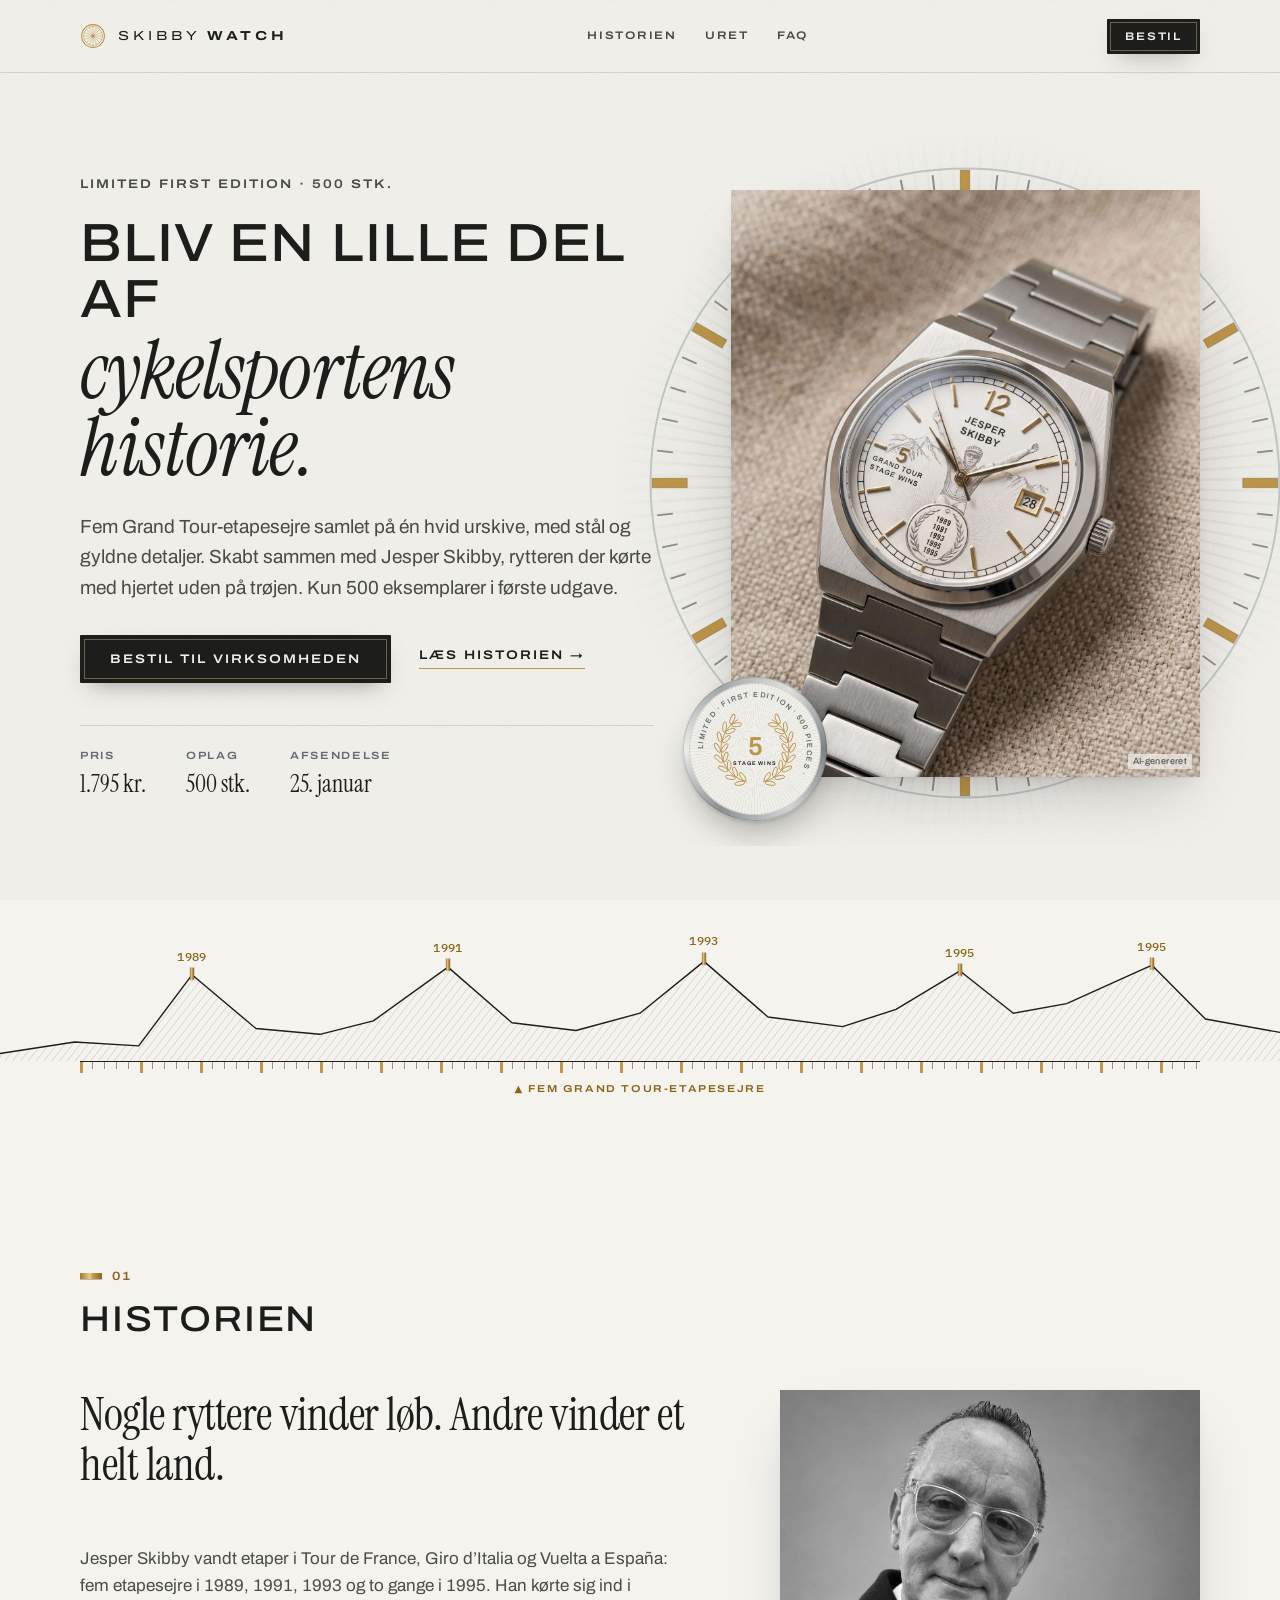
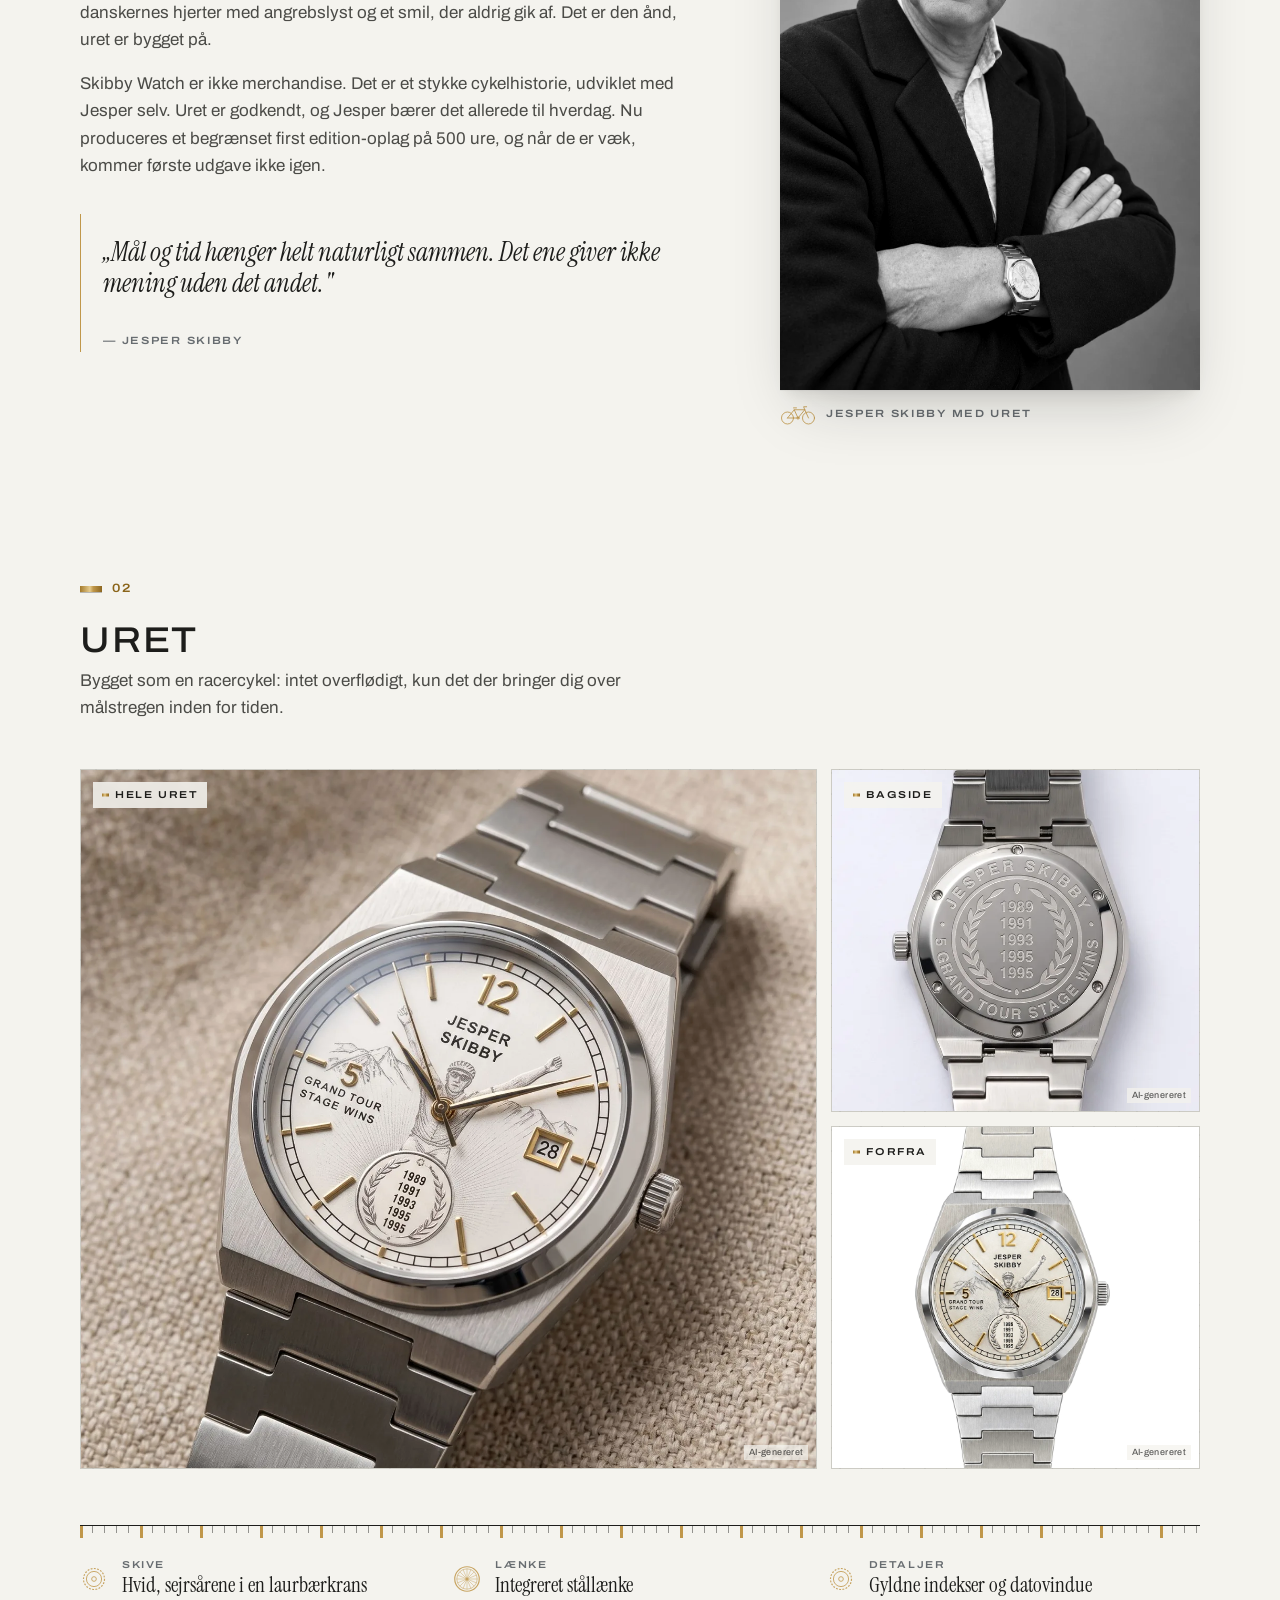
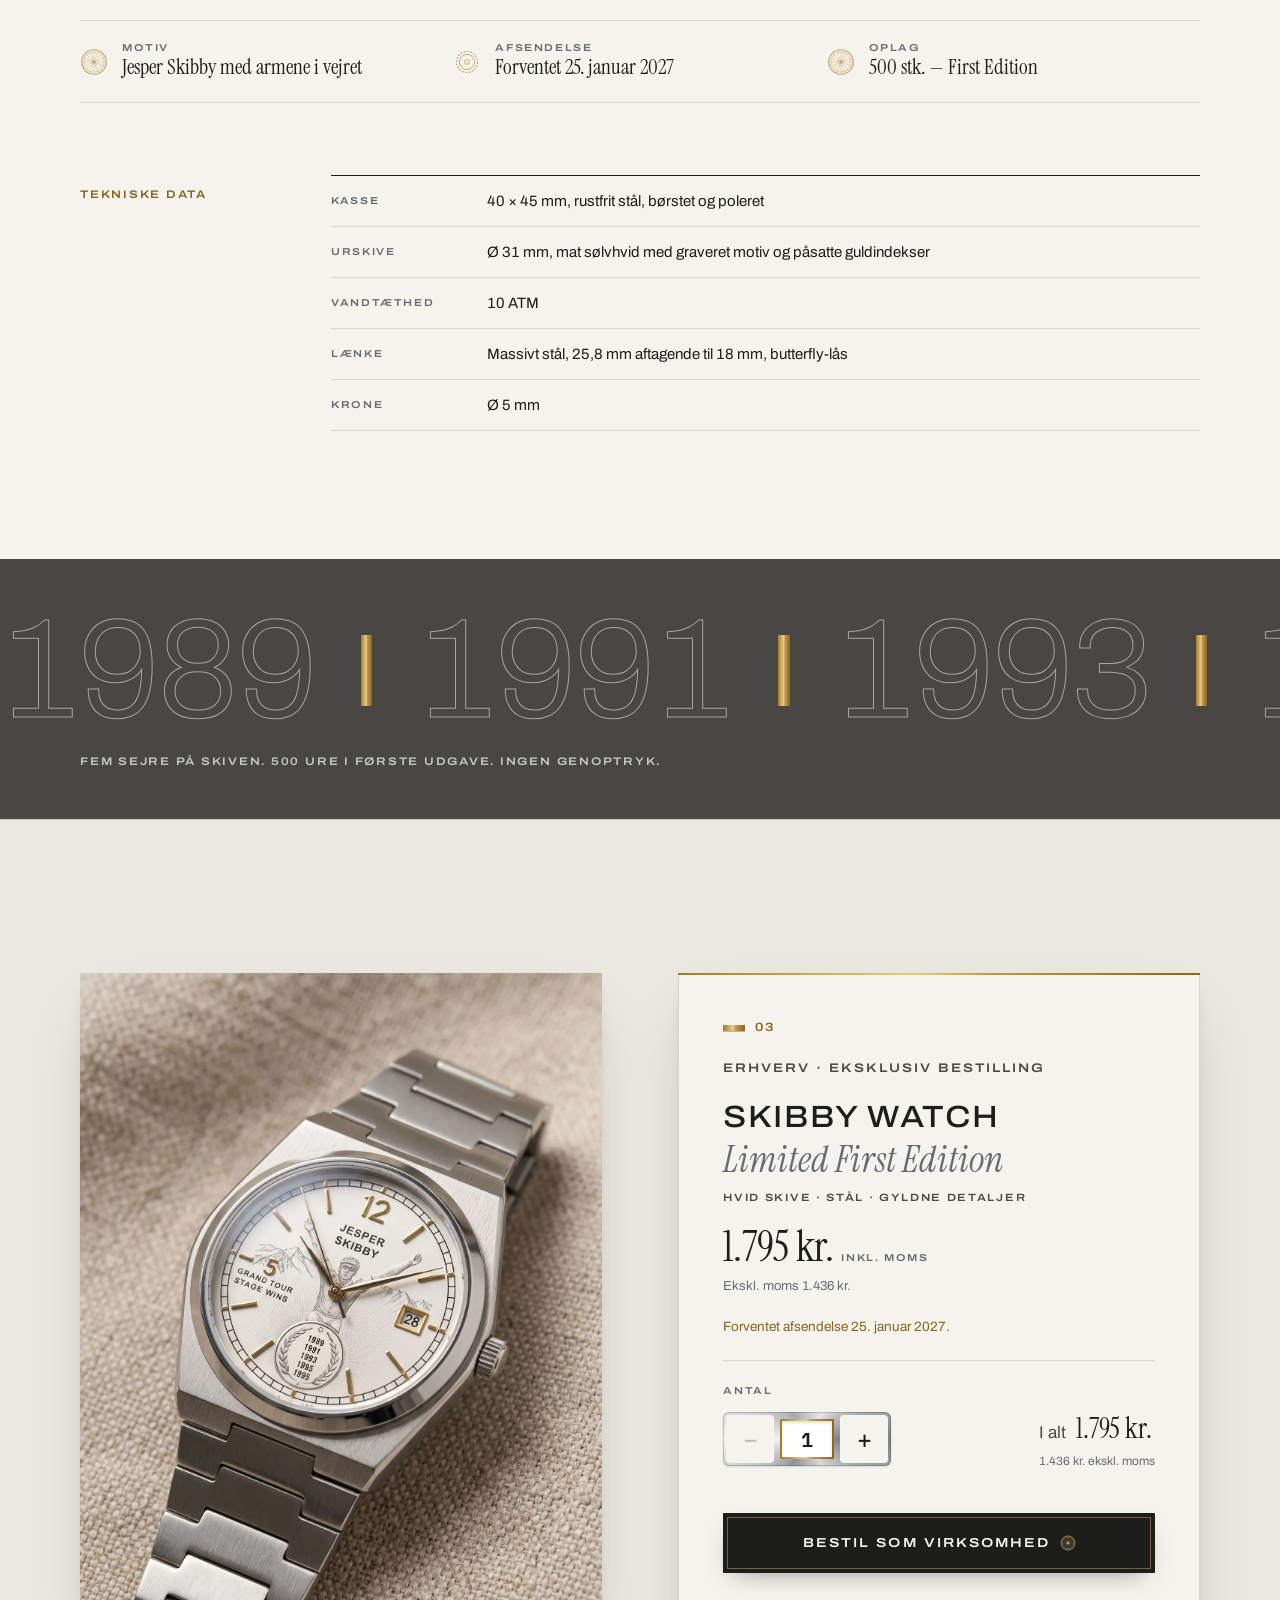
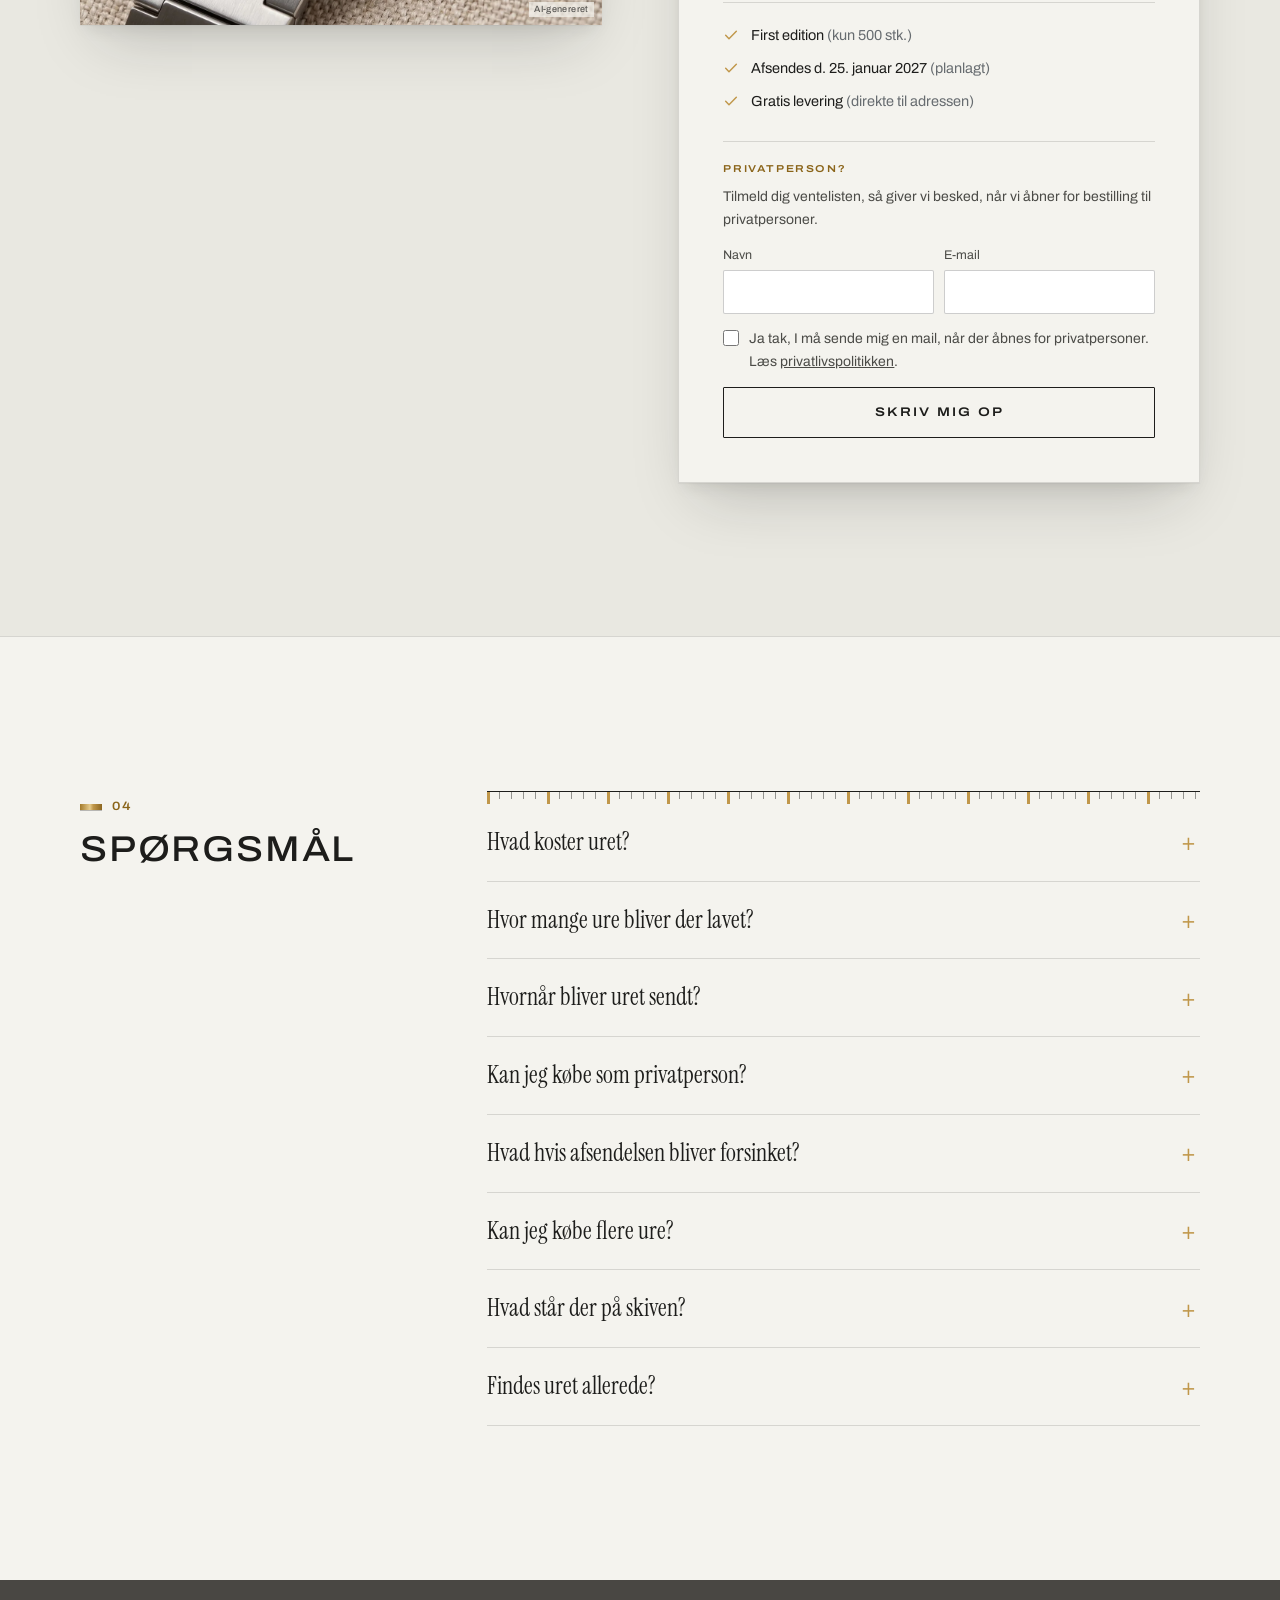
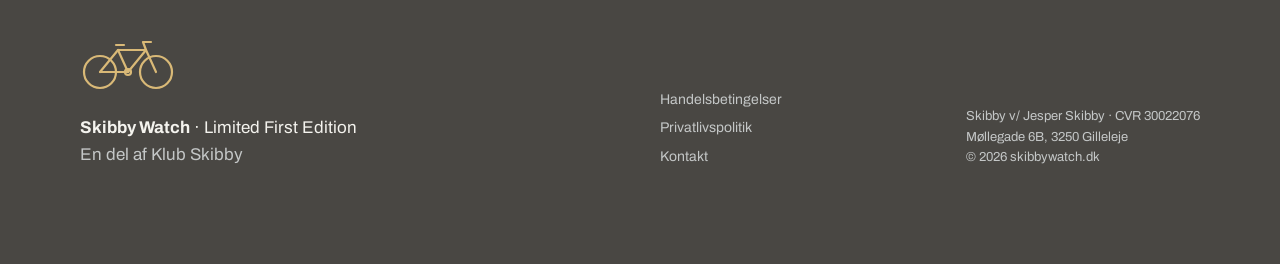
==== commit cc6bac85: "Handelsbetingelser og privatlivspolitik (B2B) - handelsbetingelser.html: erhvervssalg, sælger Skibby" ====
--- a/index.html
+++ b/index.html
@@ -285,7 +285,7 @@
                 <input type="radio" name="betaling" value="faktura" checked>
                 <span><b>Betal med faktura</b> Fakturaen sendes til jeres e-mail, når bestillingen er bekræftet.</span>
               </label>
-              <label class="check" for="terms"><input type="checkbox" id="terms" name="accept_betingelser" required data-error="Accepter handelsbetingelserne for at bestille."><span>Jeg accepterer <a href="#">handelsbetingelserne</a></span></label>
+              <label class="check" for="terms"><input type="checkbox" id="terms" name="accept_betingelser" required data-error="Accepter handelsbetingelserne for at bestille."><span>Jeg accepterer <a href="handelsbetingelser.html" target="_blank" rel="noopener">handelsbetingelserne</a></span></label>
             </fieldset>
 
               <button type="submit" class="btn btn-block"><span class="btn-label">Bestil med faktura</span> <svg class="ic-inline" aria-hidden="true"><use href="#i-wheel"/></svg></button>
@@ -309,7 +309,7 @@
                 <div class="field"><label for="w-name">Navn</label><input id="w-name" name="navn" autocomplete="name" required data-error="Skriv dit navn."></div>
                 <div class="field"><label for="w-email">E-mail</label><input id="w-email" name="email" type="email" autocomplete="email" required data-error="Skriv en gyldig e-mail."></div>
               </div>
-              <label class="check" for="w-consent"><input type="checkbox" id="w-consent" name="samtykke" required data-error="Giv samtykke for at komme på listen."><span>Ja tak, I må sende mig en mail, når der åbnes for privatpersoner.</span></label>
+              <label class="check" for="w-consent"><input type="checkbox" id="w-consent" name="samtykke" required data-error="Giv samtykke for at komme på listen."><span>Ja tak, I må sende mig en mail, når der åbnes for privatpersoner. Læs <a href="privatlivspolitik.html" target="_blank" rel="noopener">privatlivspolitikken</a>.</span></label>
               <button type="submit" class="btn btn-ghost">Skriv mig op</button>
               <p class="form-status" id="waitlist-status" role="status" aria-live="polite"></p>
             </form>
@@ -341,6 +341,10 @@
           <details>
             <summary>Kan jeg købe som privatperson?</summary>
             <p>Ikke endnu. First edition sælges i første omgang til virksomheder. <a href="#venteliste">Skriv dig på ventelisten</a>, så giver vi besked, når vi åbner for privatpersoner.</p>
+          </details>
+          <details>
+            <summary>Hvad hvis afsendelsen bliver forsinket?</summary>
+            <p>Den planlagte afsendelse er 25. januar 2027. Bliver produktionen eller fragten forsinket, kan datoen rykkes, og I får besked på mail. Er urene ikke afsendt senest 25. februar 2027, kan I annullere bestillingen uden omkostninger. Læs mere i <a href="handelsbetingelser.html#forsinkelse">handelsbetingelserne</a>.</p>
           </details>
           <details>
             <summary>Kan jeg købe flere ure?</summary>
@@ -374,11 +378,11 @@
         <p class="muted">En del af Klub Skibby</p>
       </div>
       <nav class="footer-nav" aria-label="Footer">
-        <a href="#">Handelsbetingelser</a>
-        <a href="#">Privatlivspolitik</a>
+        <a href="handelsbetingelser.html">Handelsbetingelser</a>
+        <a href="privatlivspolitik.html">Privatlivspolitik</a>
         <a href="mailto:info@skibbywatch.dk">Kontakt</a>
       </nav>
-      <p class="muted small">© 2026 skibbywatch.dk</p>
+      <p class="muted small">Skibby v/ Jesper Skibby · CVR 30022076<br>Møllegade 6B, 3250 Gilleleje<br>© 2026 skibbywatch.dk</p>
     </div>
   </footer>
 
--- a/assets/css/style.css
+++ b/assets/css/style.css
@@ -990,6 +990,34 @@
 .talk-form .form-status.is-ok { background: rgba(217, 185, 119, .16); color: var(--paper); }
 .talk-form .form-status.is-error, .talk-form .err { color: #F0B4A6; }
 
+/* Juridiske sider ---------------------------------------------------- */
+.legal { padding: clamp(48px, 7vw, 96px) 0 clamp(64px, 9vw, 120px); }
+.legal-grid { display: grid; grid-template-columns: 220px minmax(0, 1fr); gap: clamp(32px, 6vw, 88px); align-items: start; }
+.legal-aside { position: sticky; top: 104px; }
+.legal-toc { list-style: none; margin: 0; padding: 0; display: grid; gap: 8px; counter-reset: toc; }
+.legal-toc li { counter-increment: toc; font-size: 13.5px; }
+.legal-toc a { text-decoration: none; color: var(--ink-soft); display: grid; grid-template-columns: 26px 1fr; }
+.legal-toc a::before { content: counter(toc, decimal-leading-zero); font-family: var(--font-mono); font-size: 11px; color: var(--gold-ink); padding-top: 2px; }
+.legal-toc a:hover { color: var(--ink); }
+.legal-body { max-width: 44em; }
+.legal-body h1 { font-family: var(--font-serif); font-weight: 400; font-size: clamp(44px, 5.5vw, 72px); line-height: 1; margin-bottom: 2.2rem; }
+.legal-body section { padding: 26px 0 10px; border-top: 1px solid var(--line); scroll-margin-top: 96px; }
+.legal-body h2 {
+  display: flex; gap: 14px; align-items: baseline;
+  font-size: 15px; font-stretch: 112%; letter-spacing: .06em; margin-bottom: 1rem;
+}
+.legal-body h2 span { font-family: var(--font-mono); font-size: 12px; color: var(--gold-ink); letter-spacing: 0; }
+.legal-body p, .legal-body li { font-size: 15.5px; line-height: 1.7; color: var(--ink-soft); }
+.legal-body ul { padding-left: 1.2em; margin: 0 0 1em; }
+.legal-body li { margin-bottom: .4em; }
+.legal-body strong { color: var(--ink); font-weight: 600; }
+.legal-body a { text-decoration-color: var(--gold); text-underline-offset: 3px; }
+.table-wrap { overflow-x: auto; margin: 0 0 1em; }
+.legal-table { width: 100%; min-width: 520px; border-collapse: collapse; font-size: 14px; }
+.legal-table th { text-align: left; font: 600 10px/1.4 var(--font-label); font-stretch: 118%; letter-spacing: .16em; text-transform: uppercase; color: var(--steel); padding: 10px 12px 10px 0; border-bottom: 1px solid var(--ink); }
+.legal-table td { padding: 12px 12px 12px 0; border-bottom: 1px solid var(--line); vertical-align: top; color: var(--ink-soft); line-height: 1.5; }
+.legal-table td:first-child { color: var(--ink); }
+
 /* Responsivt --------------------------------------------------------- */
 @media (max-width: 1024px) {
   .specs { grid-template-columns: repeat(2, 1fr); }
@@ -1015,6 +1043,10 @@
   .gallery .ph-wide { grid-column: 1 / -1; grid-row: auto; aspect-ratio: 4 / 5; }
   .specs { grid-template-columns: 1fr; }
   .thanks-grid, .talk-grid { grid-template-columns: 1fr; }
+  .legal-grid { grid-template-columns: 1fr; }
+  .legal-aside { position: static; }
+  .legal-aside nav { display: none; }
+  .legal-aside .eyebrow { margin-bottom: 0; }
   .thanks-media { position: static; max-width: 300px; }
   #order-no { display: block; margin-top: 4px; }
   .receipt div { grid-template-columns: 1fr; gap: 2px; }
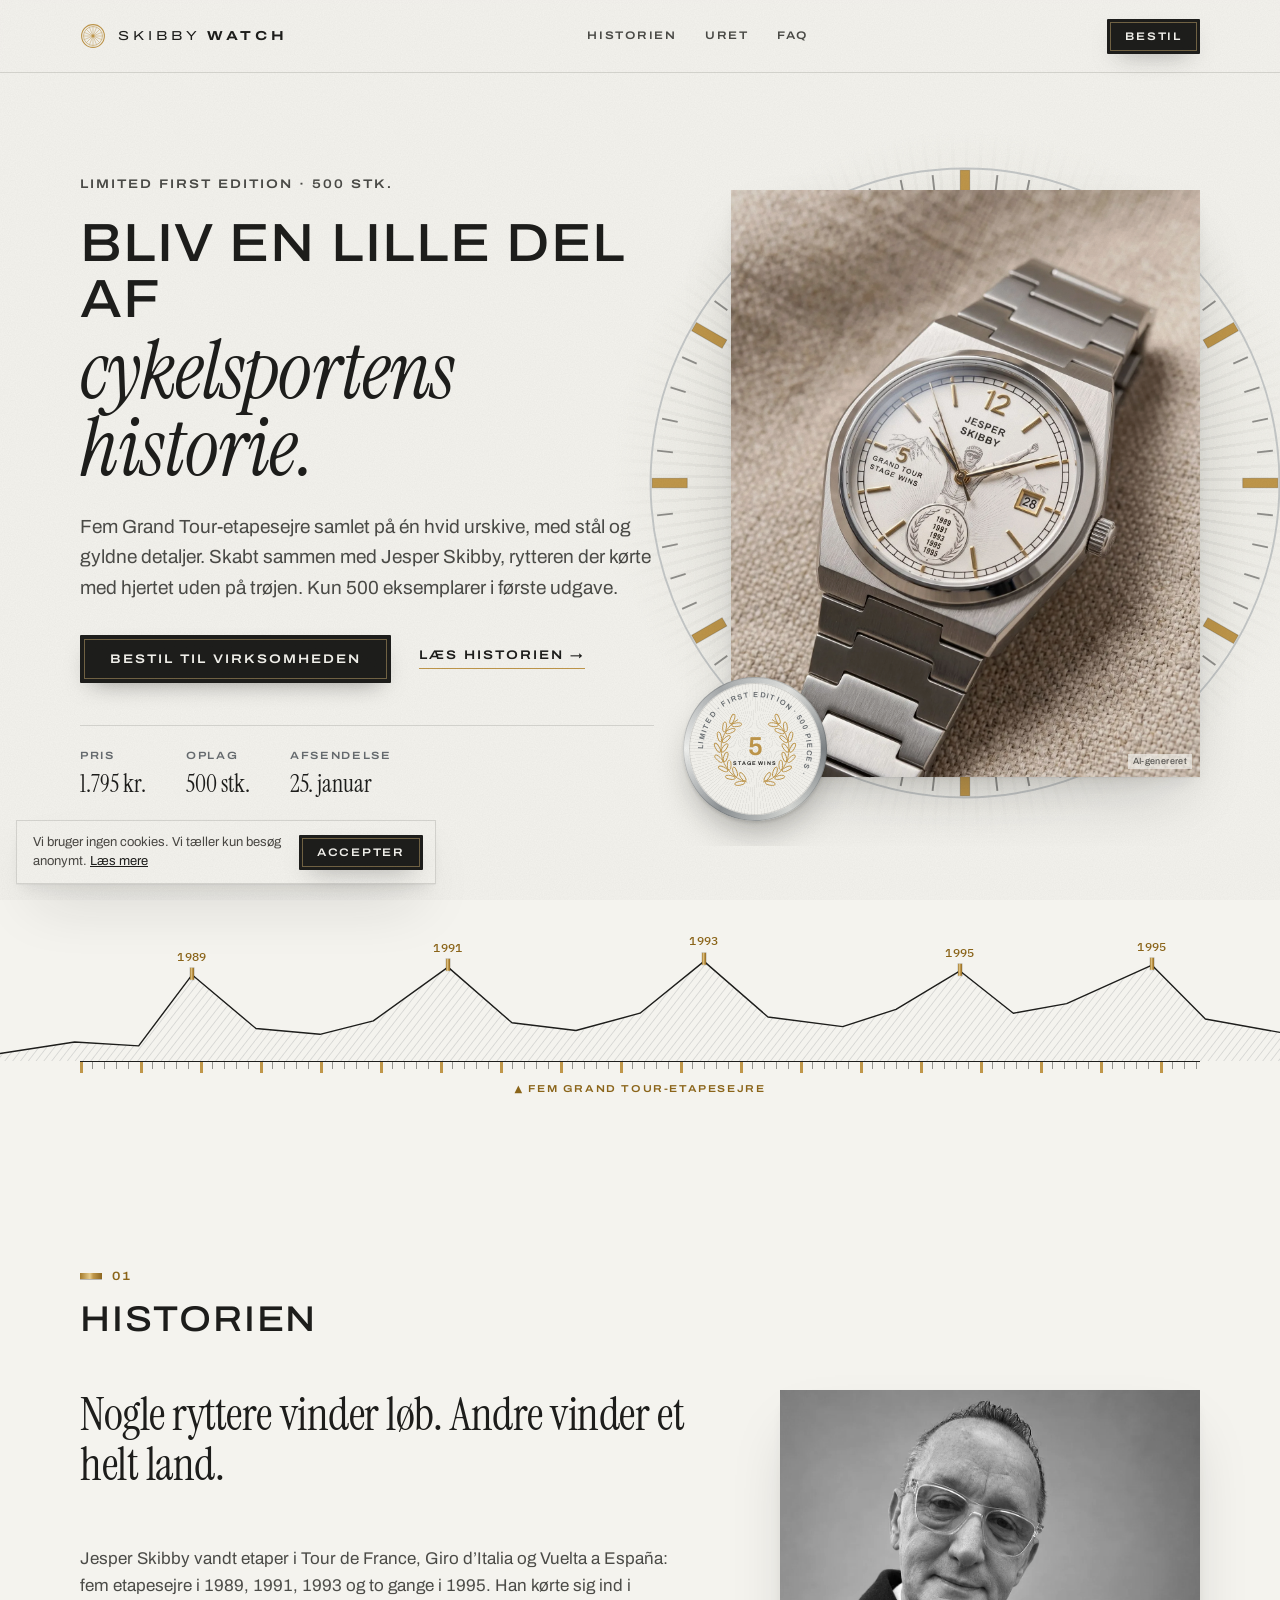
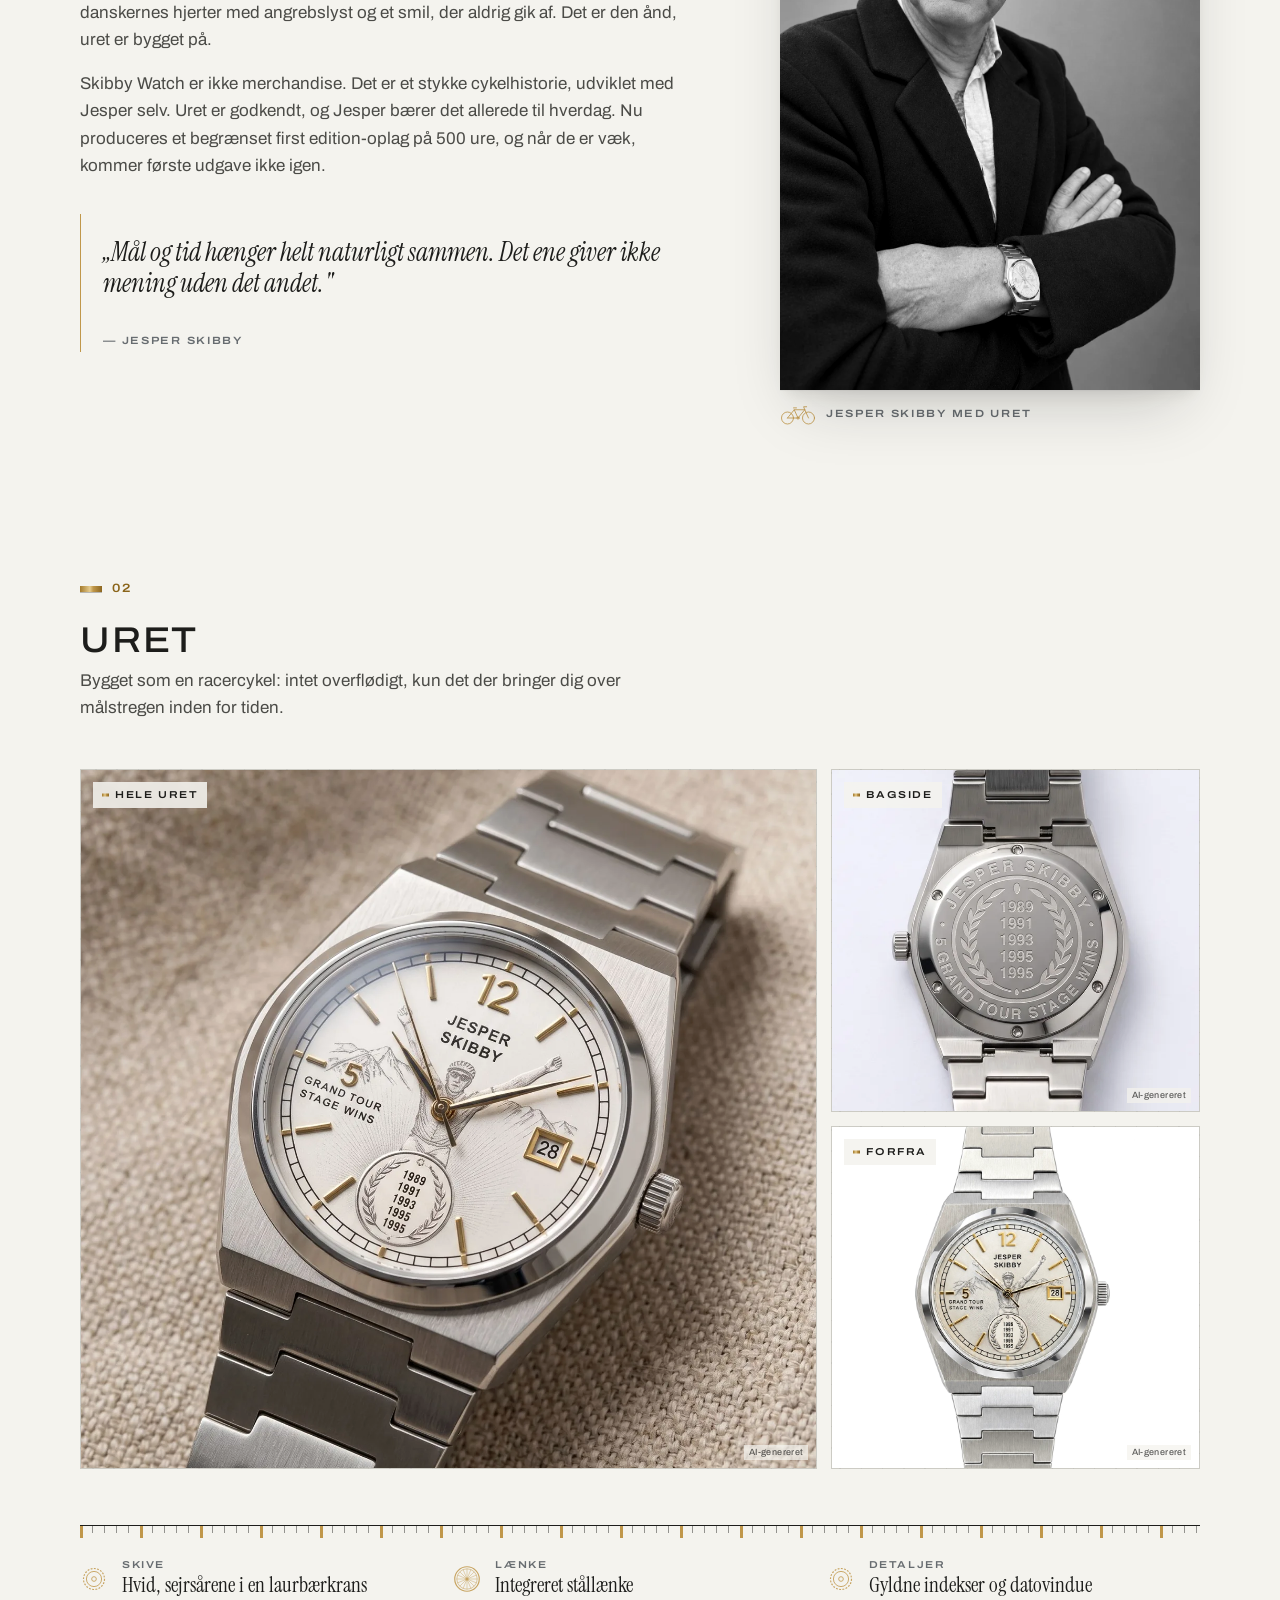
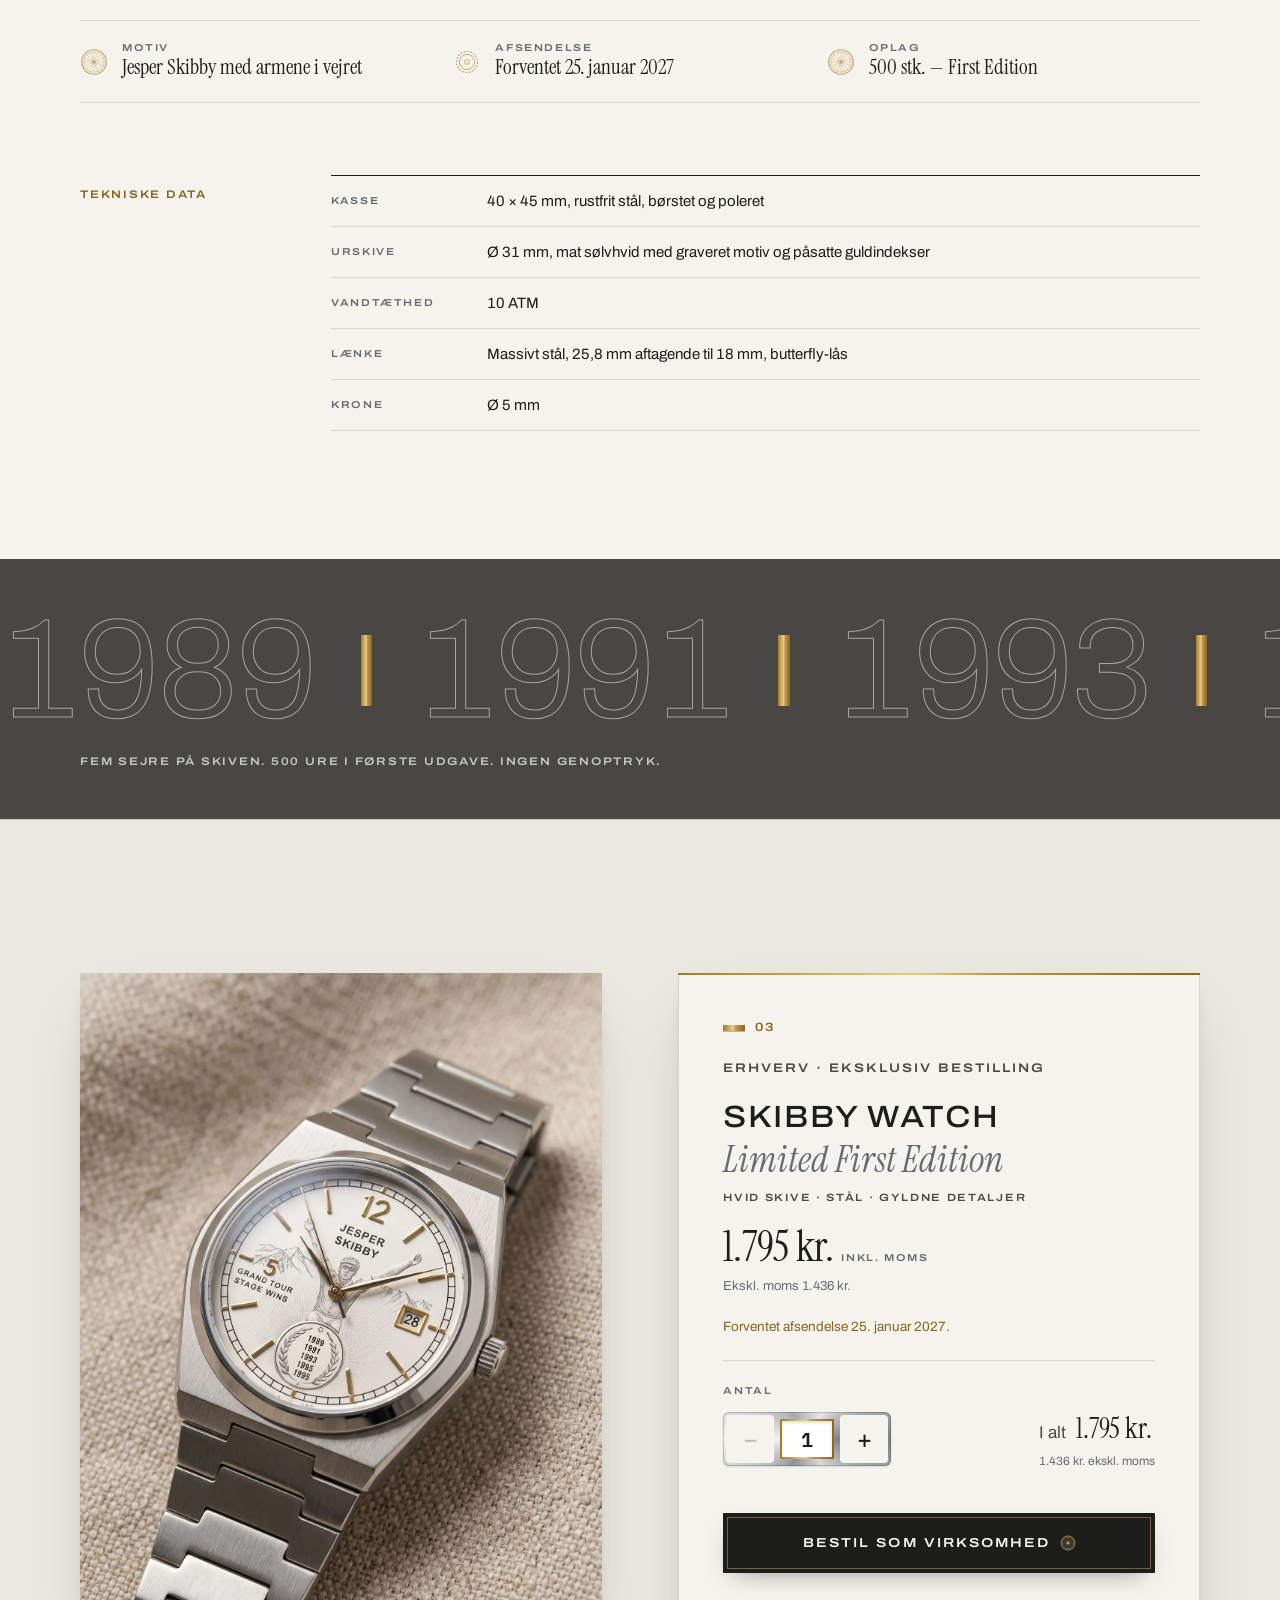
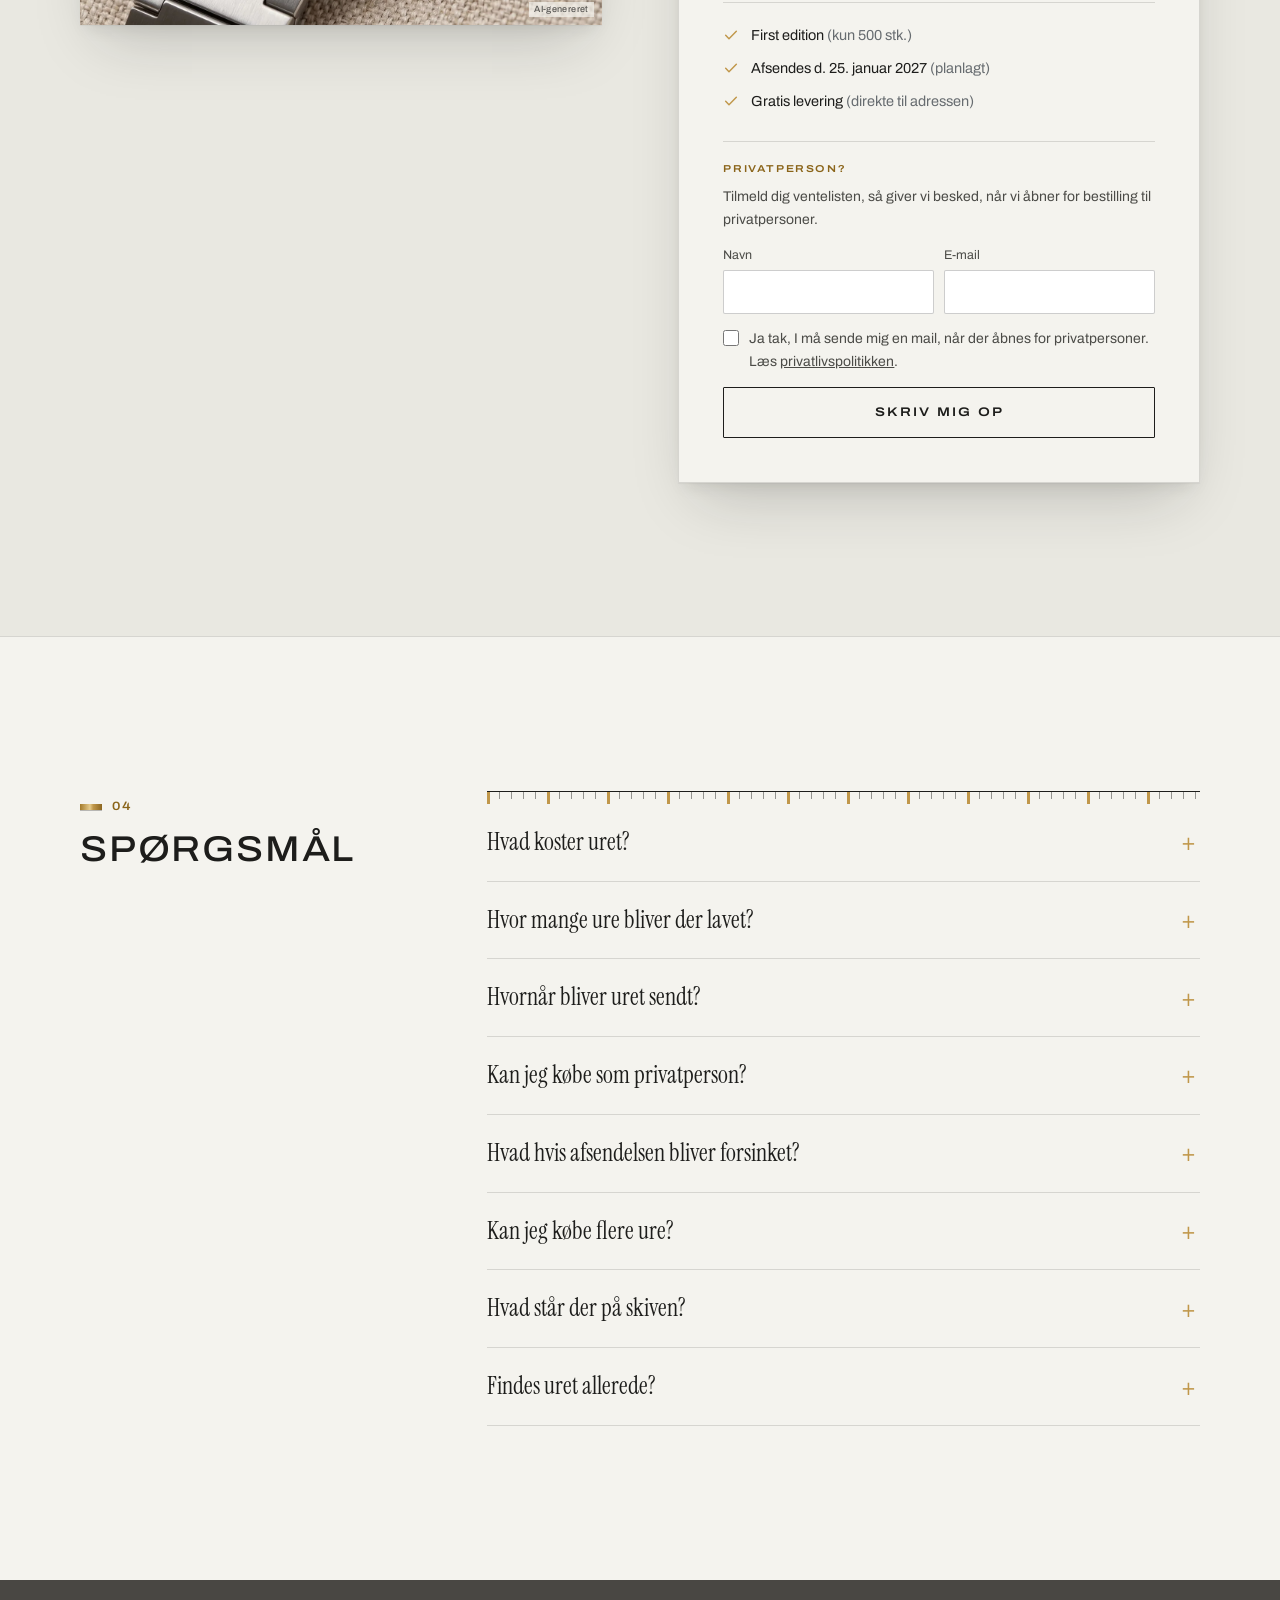
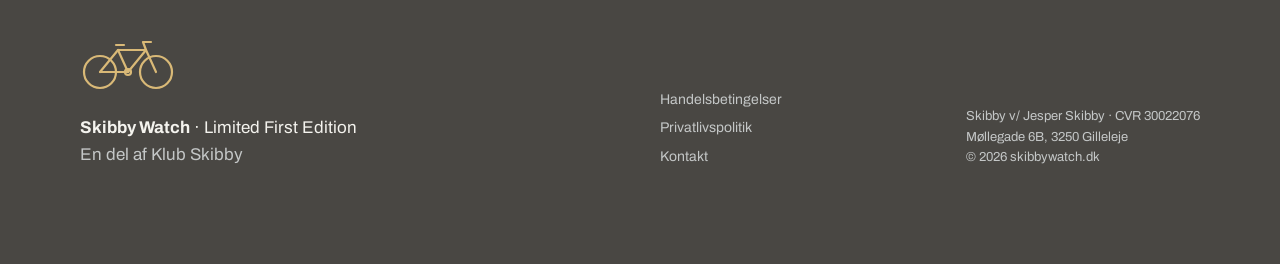
==== commit 2ecb41dd: "Simpel cookieboks med Accepter på alle sider Co-Authored-By: Claude Opus 5.5 <noreply@anthropic.com>" ====
--- a/index.html
+++ b/index.html
@@ -15,6 +15,8 @@
   <link rel="preconnect" href="https://fonts.gstatic.com" crossorigin>
   <link href="https://fonts.googleapis.com/css2?family=Archivo:wdth,wght@62..125,300..800&family=IBM+Plex+Mono:wght@400;500&family=Instrument+Serif:ital@0;1&display=swap" rel="stylesheet">
   <link rel="stylesheet" href="assets/css/style.css">
+  <script>window.va = window.va || function () { (window.vaq = window.vaq || []).push(arguments); };</script>
+  <script defer src="/_vercel/insights/script.js"></script>
 </head>
 <body>
 
@@ -65,7 +67,7 @@
         <a href="#uret">Uret</a>
         <a href="#faq">FAQ</a>
       </nav>
-      <a class="btn btn-sm" href="#koeb">Bestil</a>
+      <a class="btn btn-sm" href="#koeb" data-track="header">Bestil</a>
     </div>
   </header>
 
@@ -79,7 +81,7 @@
           <h1>Bliv en lille del af <em>cykelsportens historie.</em></h1>
           <p class="lead">Fem Grand Tour-etapesejre samlet på én hvid urskive, med stål og gyldne detaljer. Skabt sammen med Jesper Skibby, rytteren der kørte med hjertet uden på trøjen. Kun 500 eksemplarer i første udgave.</p>
           <div class="hero-cta">
-            <a class="btn" href="#koeb">Bestil til virksomheden</a>
+            <a class="btn" href="#koeb" data-track="hero">Bestil til virksomheden</a>
             <a class="link-arrow" href="#historien">Læs historien</a>
           </div>
           <dl class="hero-facts">
@@ -392,9 +394,10 @@
       <b>Skibby Watch</b>
       <span id="sticky-price">1.495 kr.</span>
     </div>
-    <a class="btn btn-sm" href="#koeb" tabindex="-1">Bestil</a>
+    <a class="btn btn-sm" href="#koeb" tabindex="-1" data-track="mobilbar">Bestil</a>
   </div>
 
   <script src="assets/js/main.js" defer></script>
+  <script src="assets/js/cookie.js" defer></script>
 </body>
 </html>
--- a/assets/css/style.css
+++ b/assets/css/style.css
@@ -1068,3 +1068,22 @@
   .reveal { transform: none; }
   .stage-line { stroke-dashoffset: 0; }
 }
+
+/* Cookieboks ---------------------------------------------------------- */
+.cookie-box {
+  position: fixed;
+  left: 16px; bottom: calc(16px + env(safe-area-inset-bottom, 0px));
+  z-index: 70;
+  display: flex; align-items: center; gap: 16px;
+  max-width: 420px;
+  padding: 12px 12px 12px 16px;
+  background: var(--paper);
+  border: 1px solid var(--line);
+  box-shadow: var(--shadow-soft);
+}
+.cookie-box p { margin: 0; font-size: 13px; line-height: 1.45; color: var(--stone); }
+.cookie-box a { color: var(--ink); }
+.cookie-box .btn { flex: none; }
+@media (max-width: 760px) {
+  .cookie-box { left: 12px; right: 12px; bottom: calc(12px + env(safe-area-inset-bottom, 0px)); max-width: none; }
+}
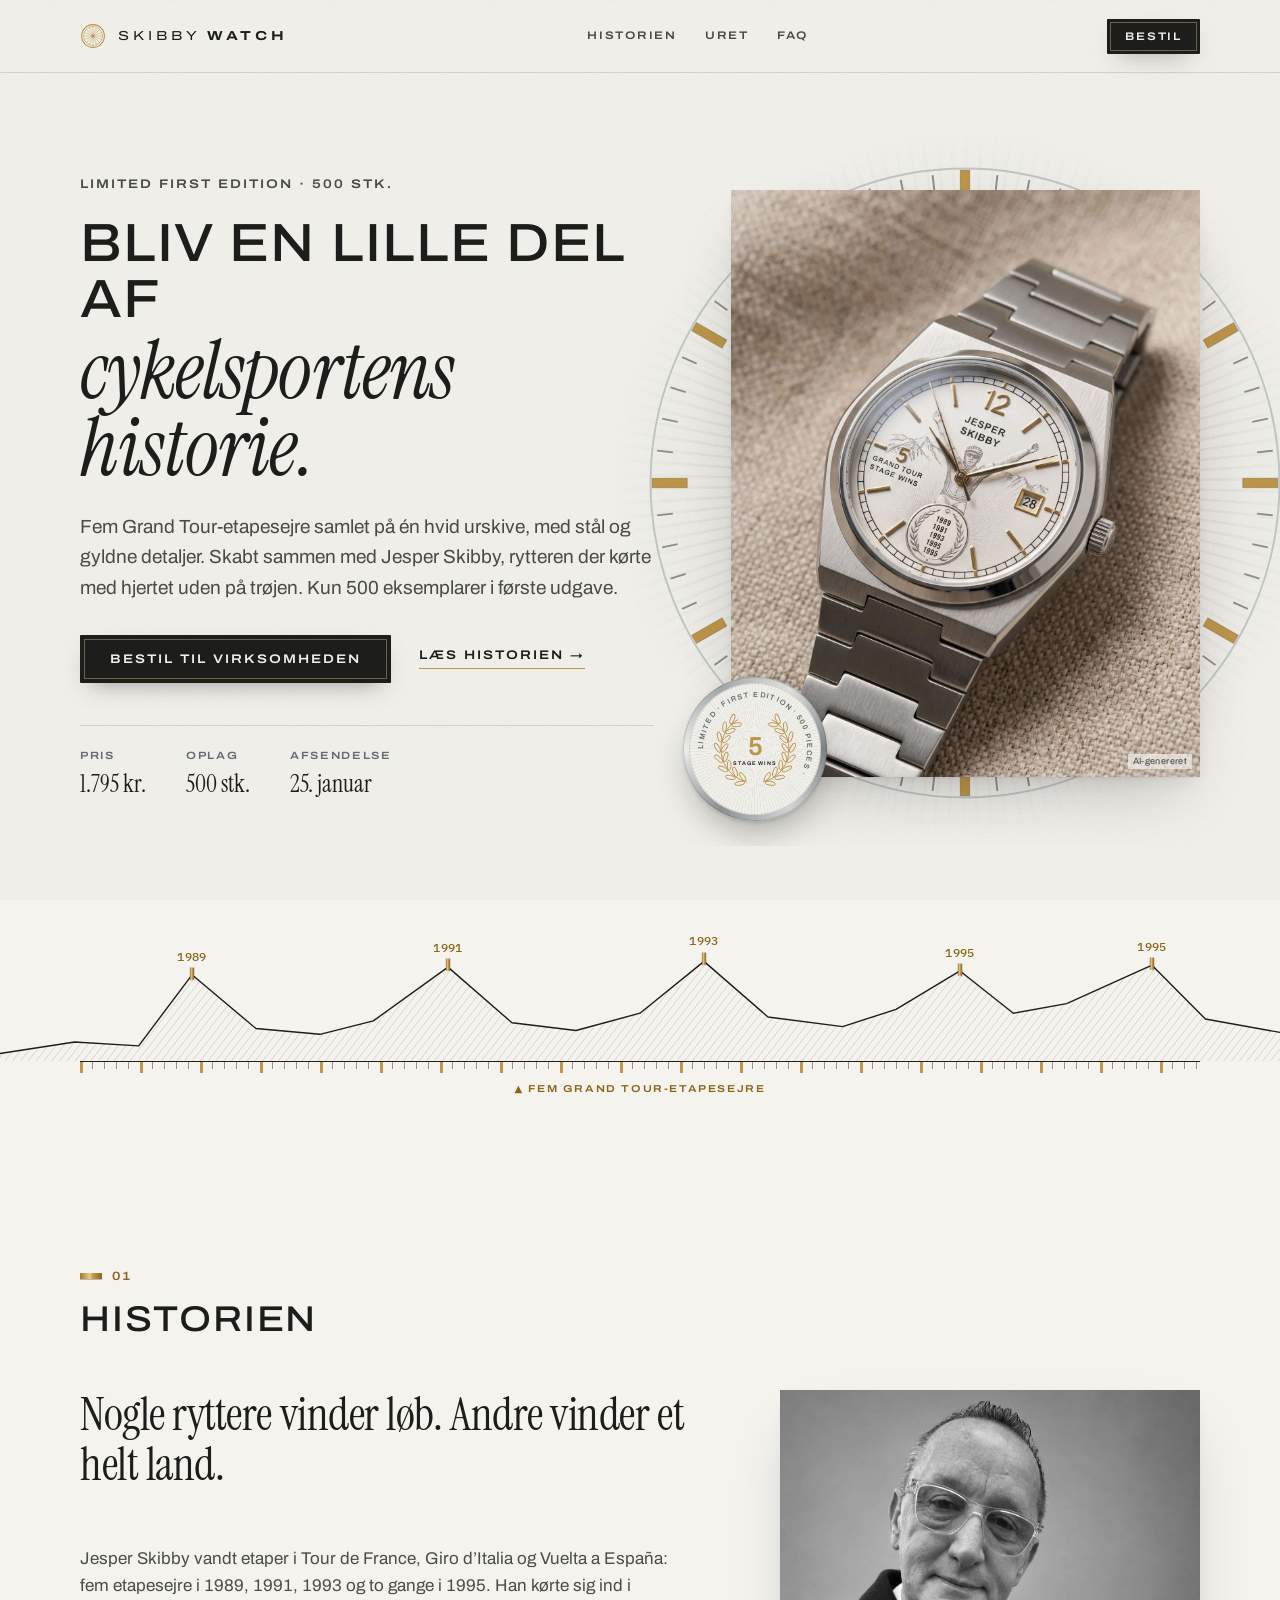
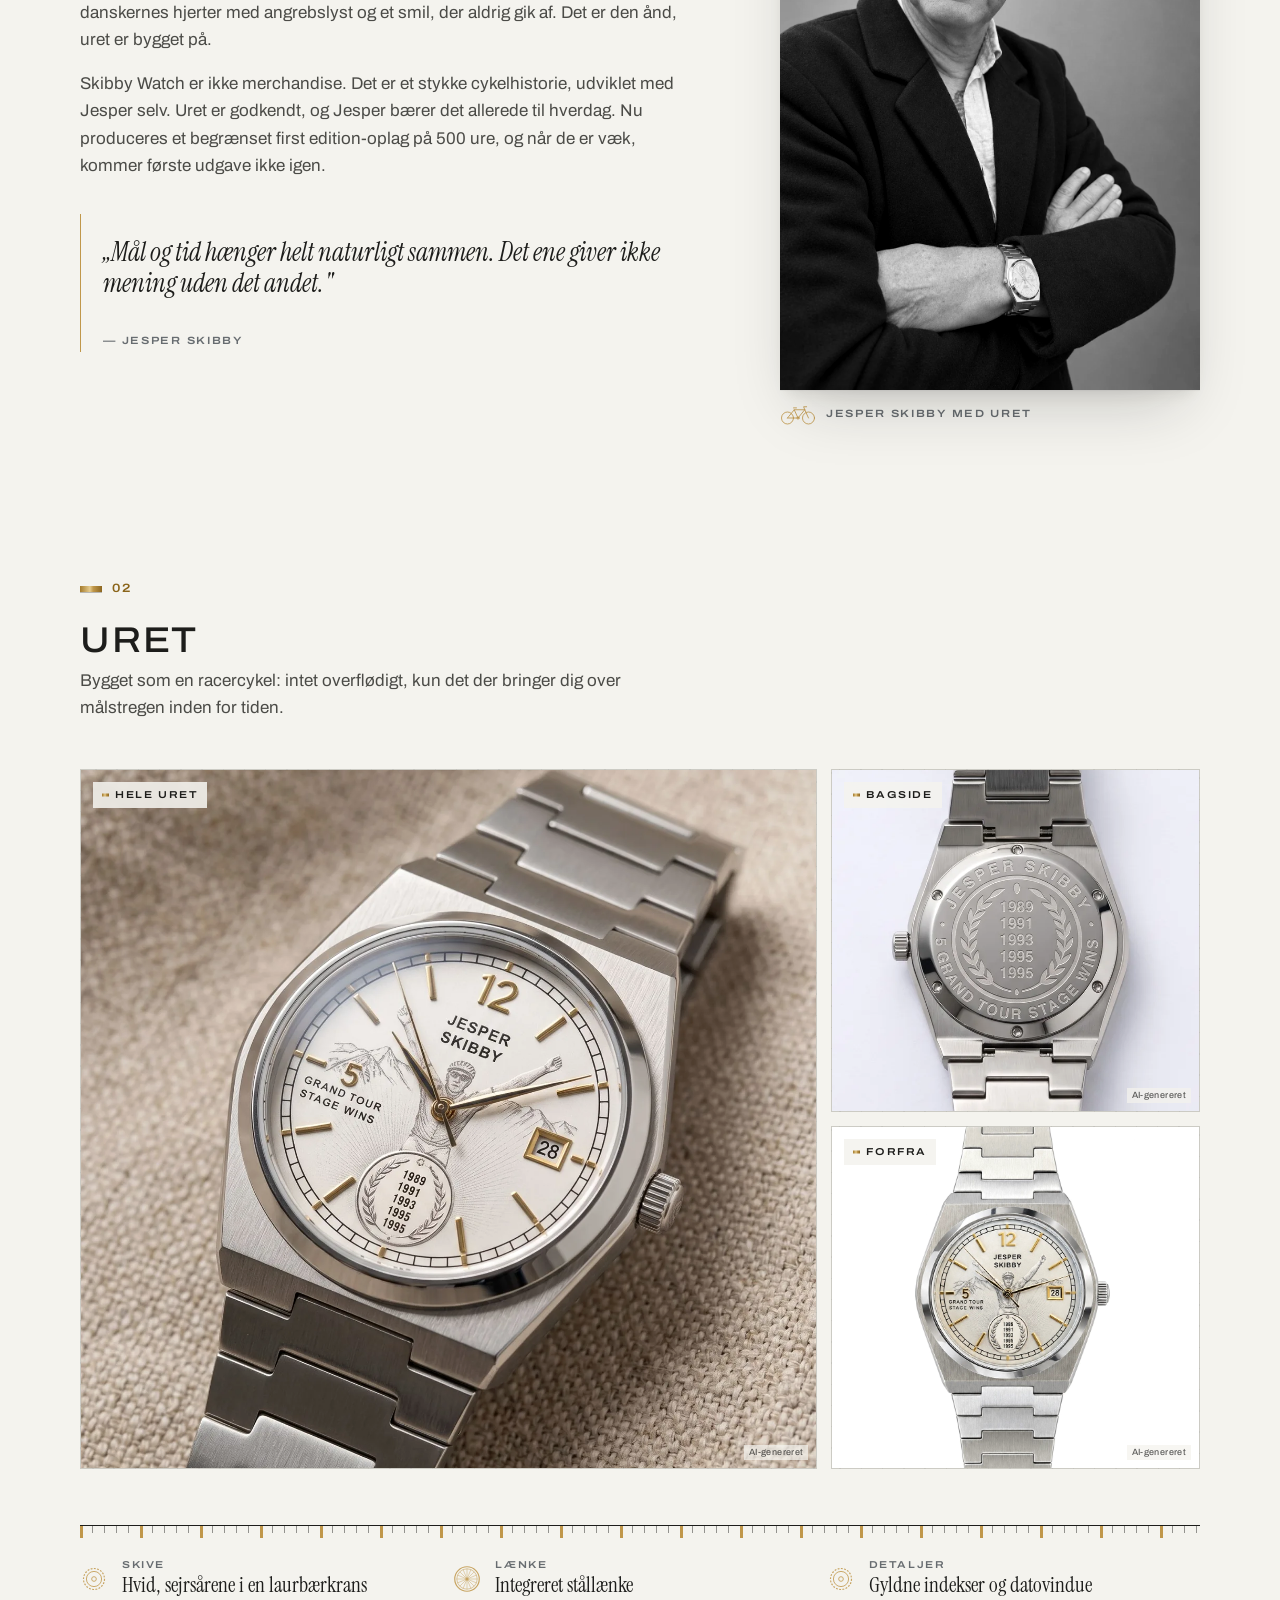
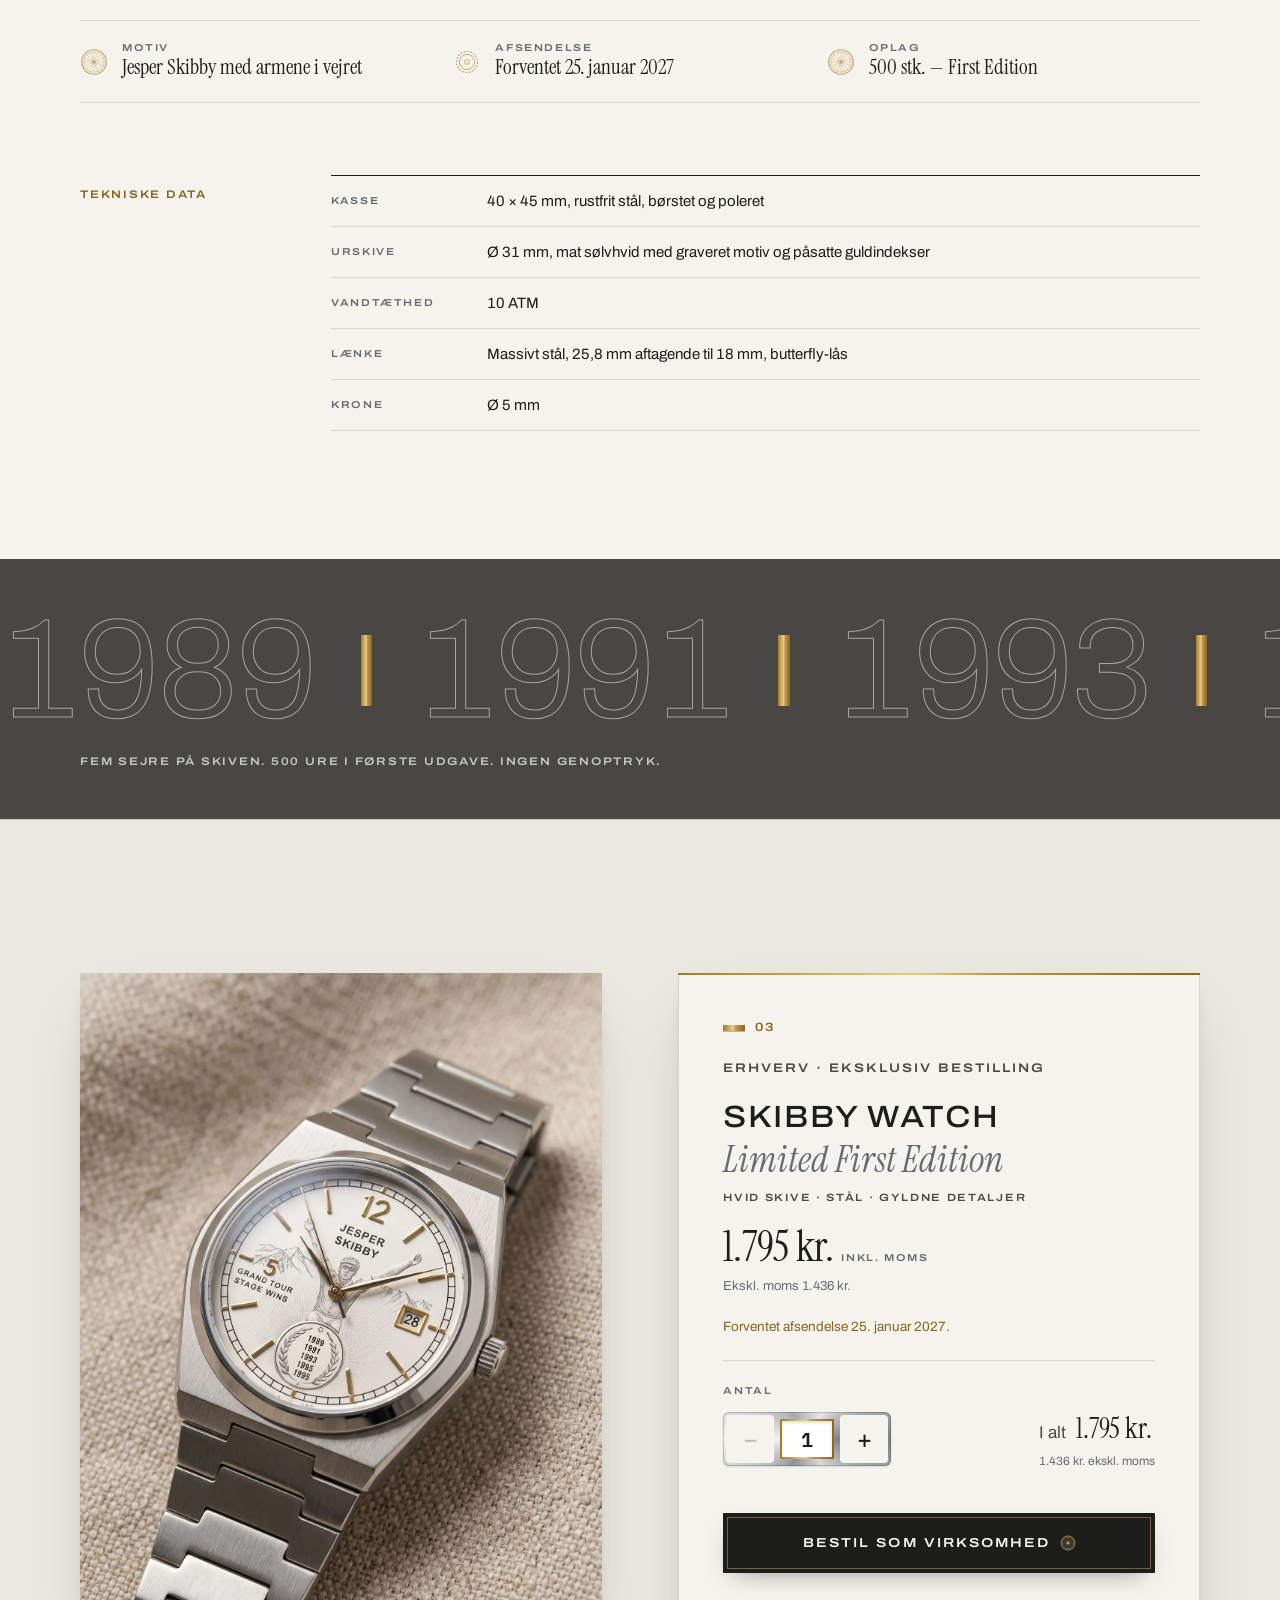
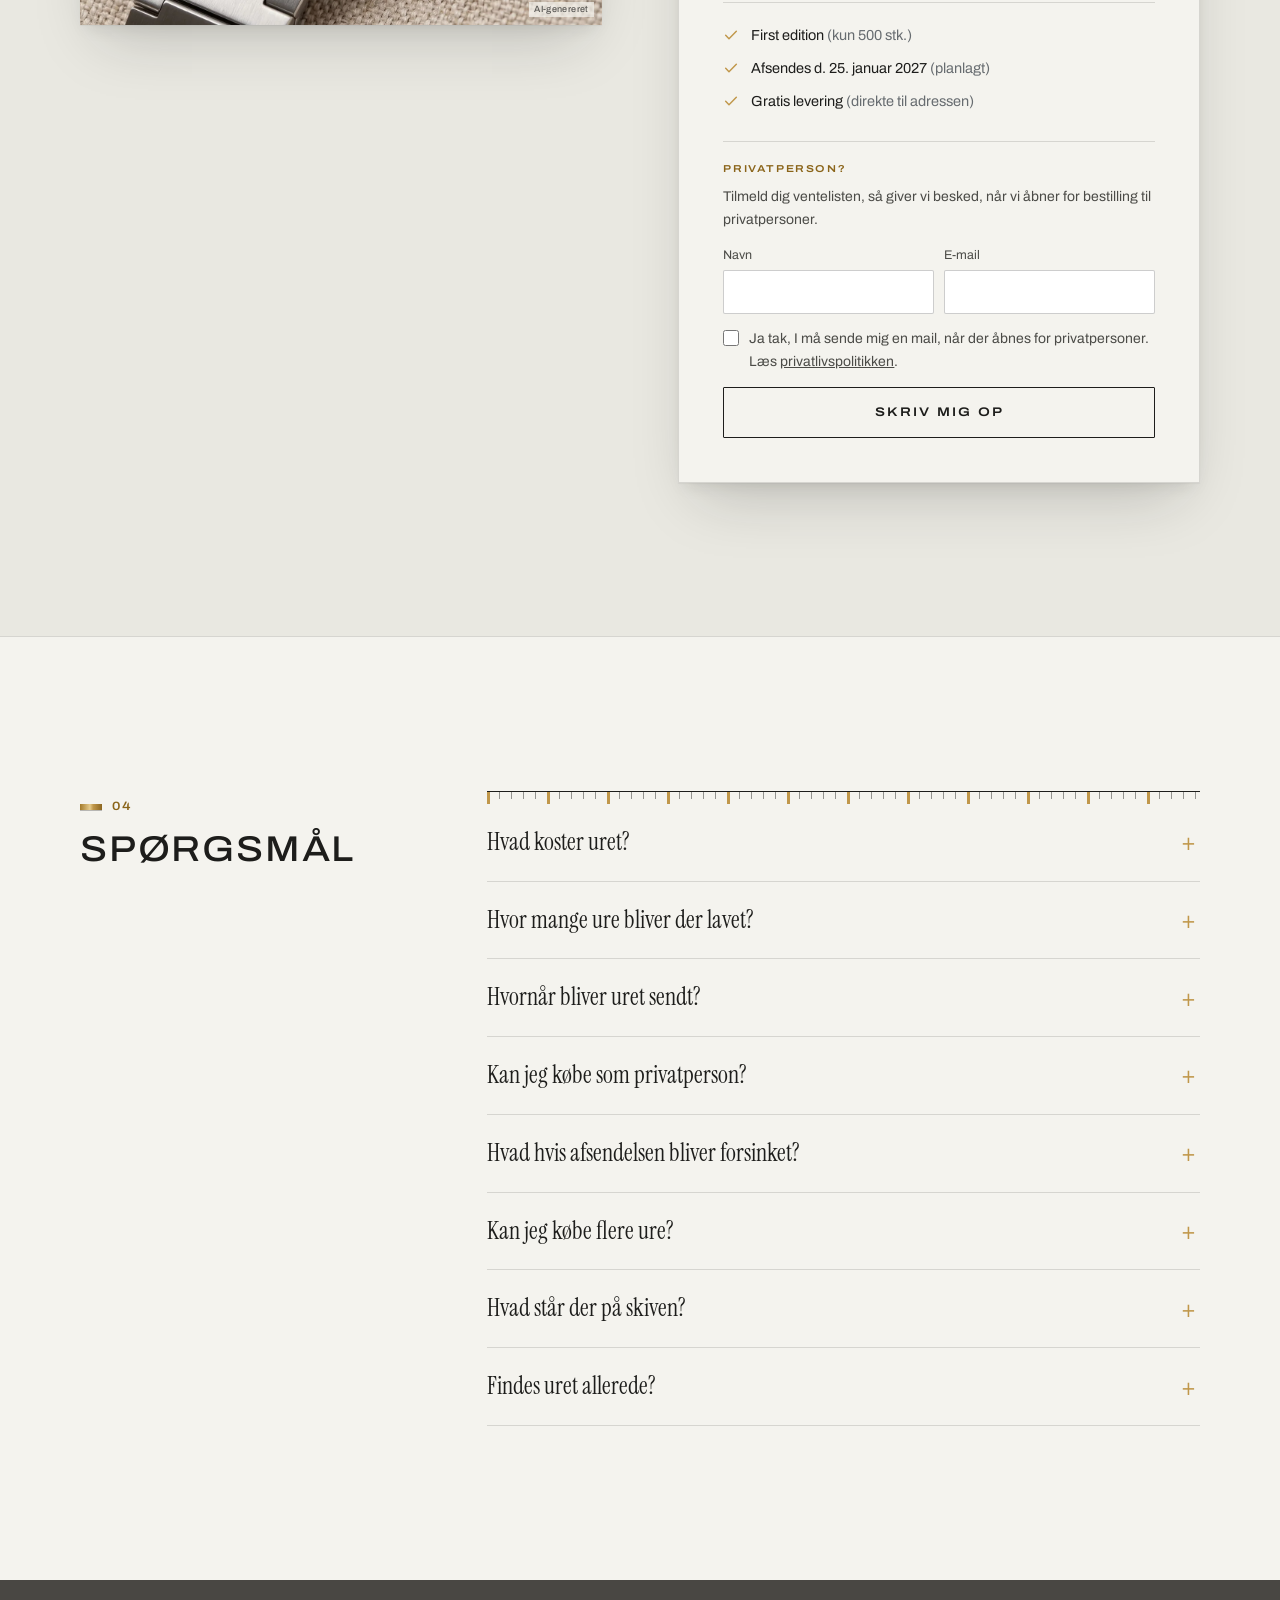
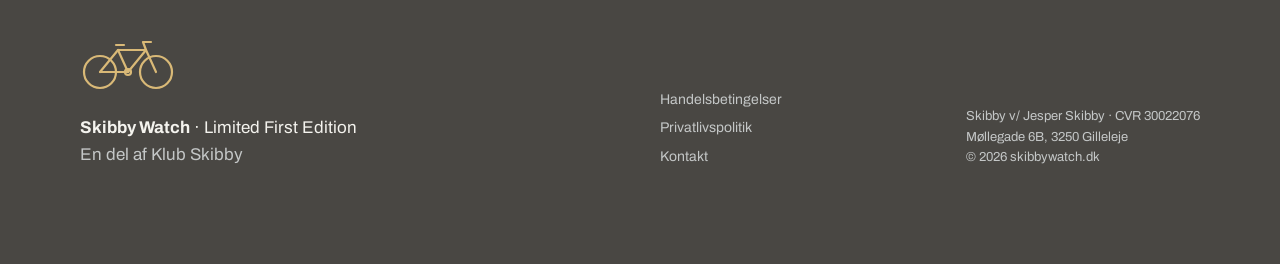
==== commit 48627e98: "Fjern cookieboks igen (ikke nødvendig: ingen cookies) This reverts commit 2ecb41d.  Co-Authored-By: " ====
--- a/index.html
+++ b/index.html
@@ -398,6 +398,5 @@
   </div>
 
   <script src="assets/js/main.js" defer></script>
-  <script src="assets/js/cookie.js" defer></script>
 </body>
 </html>
--- a/assets/css/style.css
+++ b/assets/css/style.css
@@ -1068,22 +1068,3 @@
   .reveal { transform: none; }
   .stage-line { stroke-dashoffset: 0; }
 }
-
-/* Cookieboks ---------------------------------------------------------- */
-.cookie-box {
-  position: fixed;
-  left: 16px; bottom: calc(16px + env(safe-area-inset-bottom, 0px));
-  z-index: 70;
-  display: flex; align-items: center; gap: 16px;
-  max-width: 420px;
-  padding: 12px 12px 12px 16px;
-  background: var(--paper);
-  border: 1px solid var(--line);
-  box-shadow: var(--shadow-soft);
-}
-.cookie-box p { margin: 0; font-size: 13px; line-height: 1.45; color: var(--stone); }
-.cookie-box a { color: var(--ink); }
-.cookie-box .btn { flex: none; }
-@media (max-width: 760px) {
-  .cookie-box { left: 12px; right: 12px; bottom: calc(12px + env(safe-area-inset-bottom, 0px)); max-width: none; }
-}
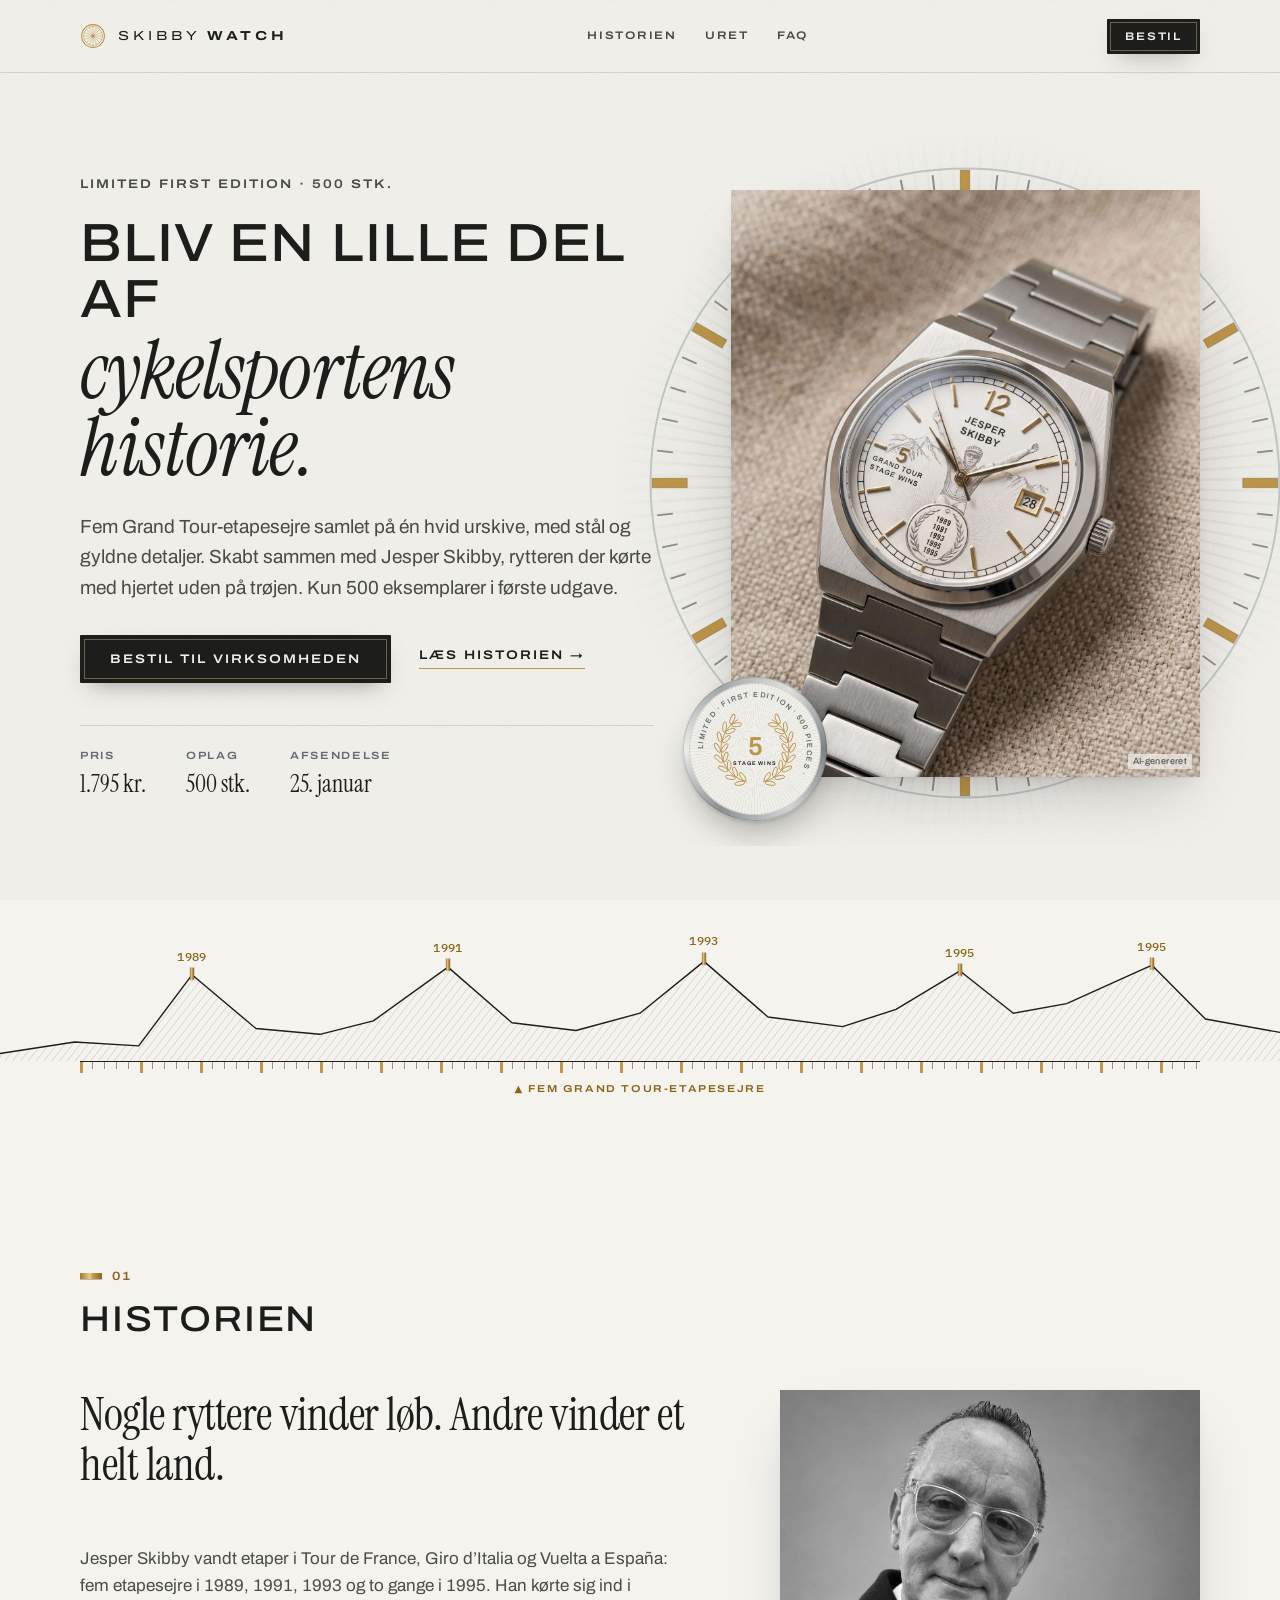
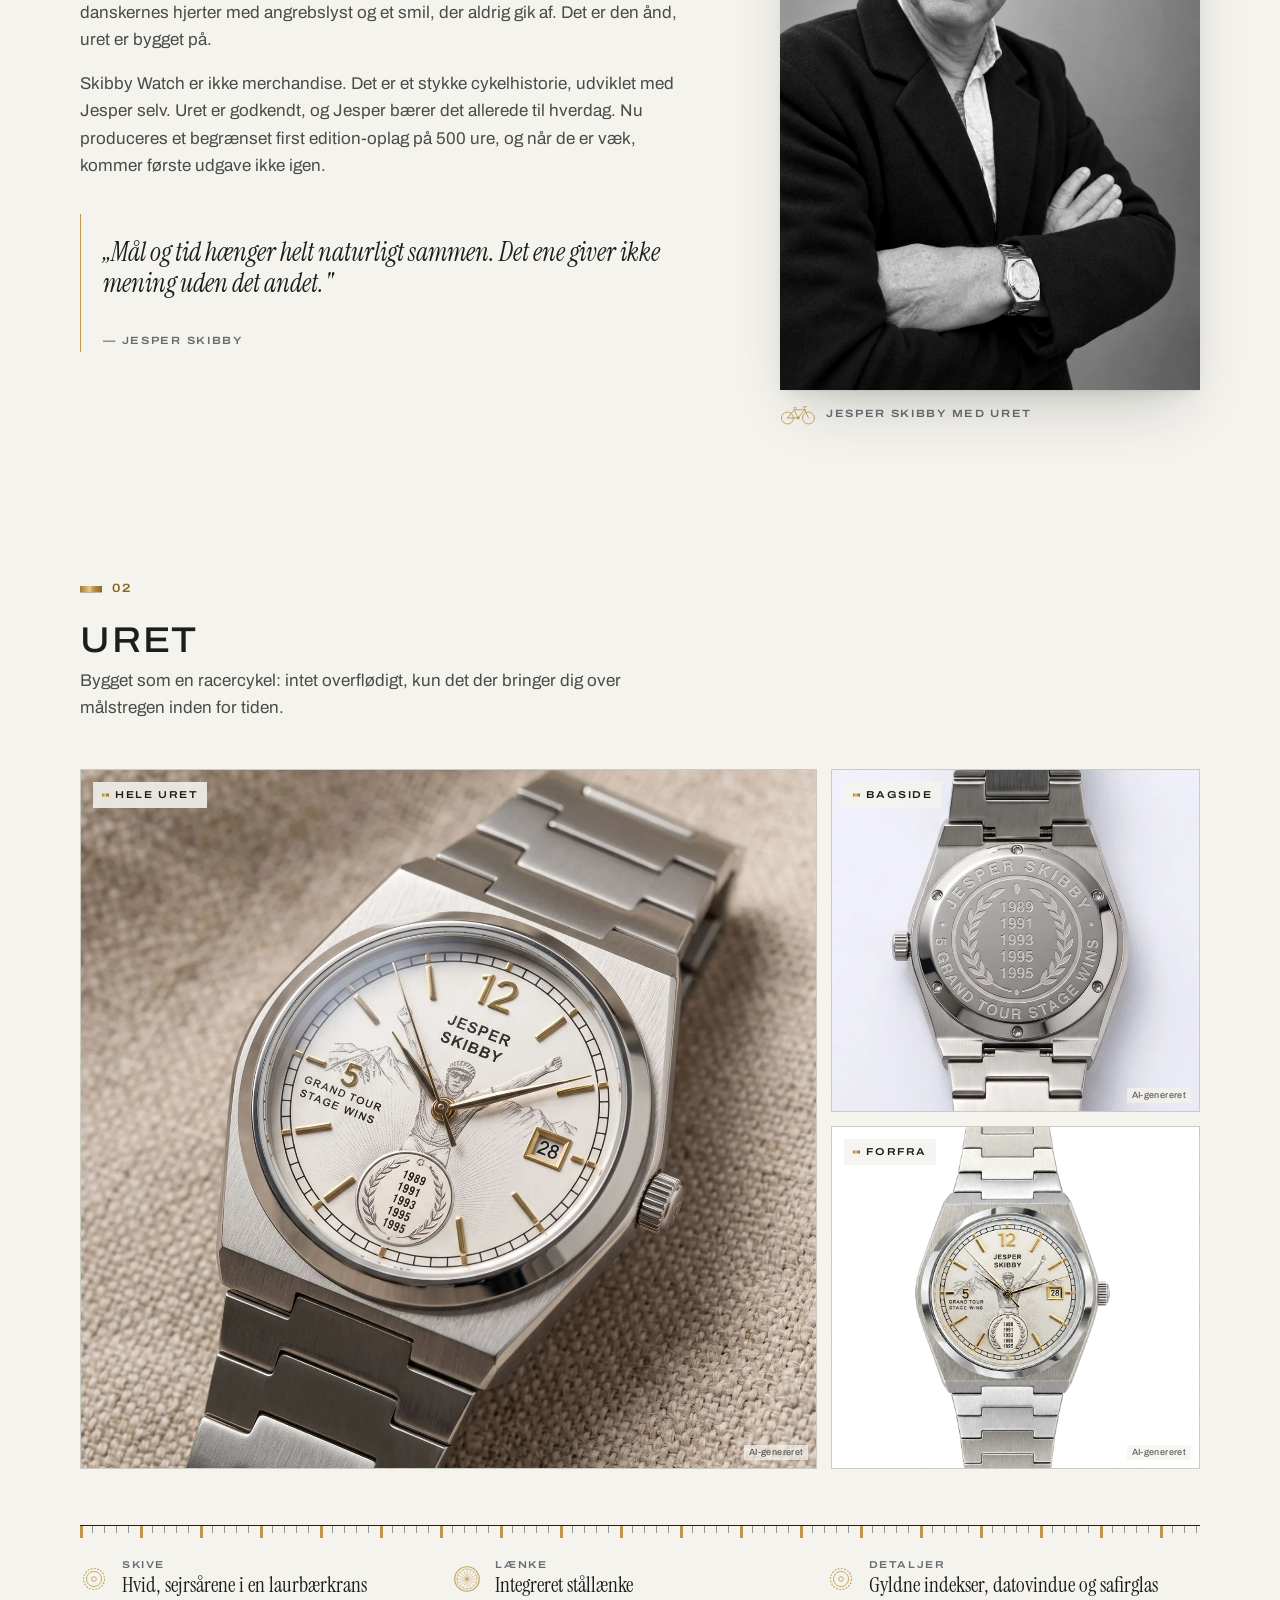
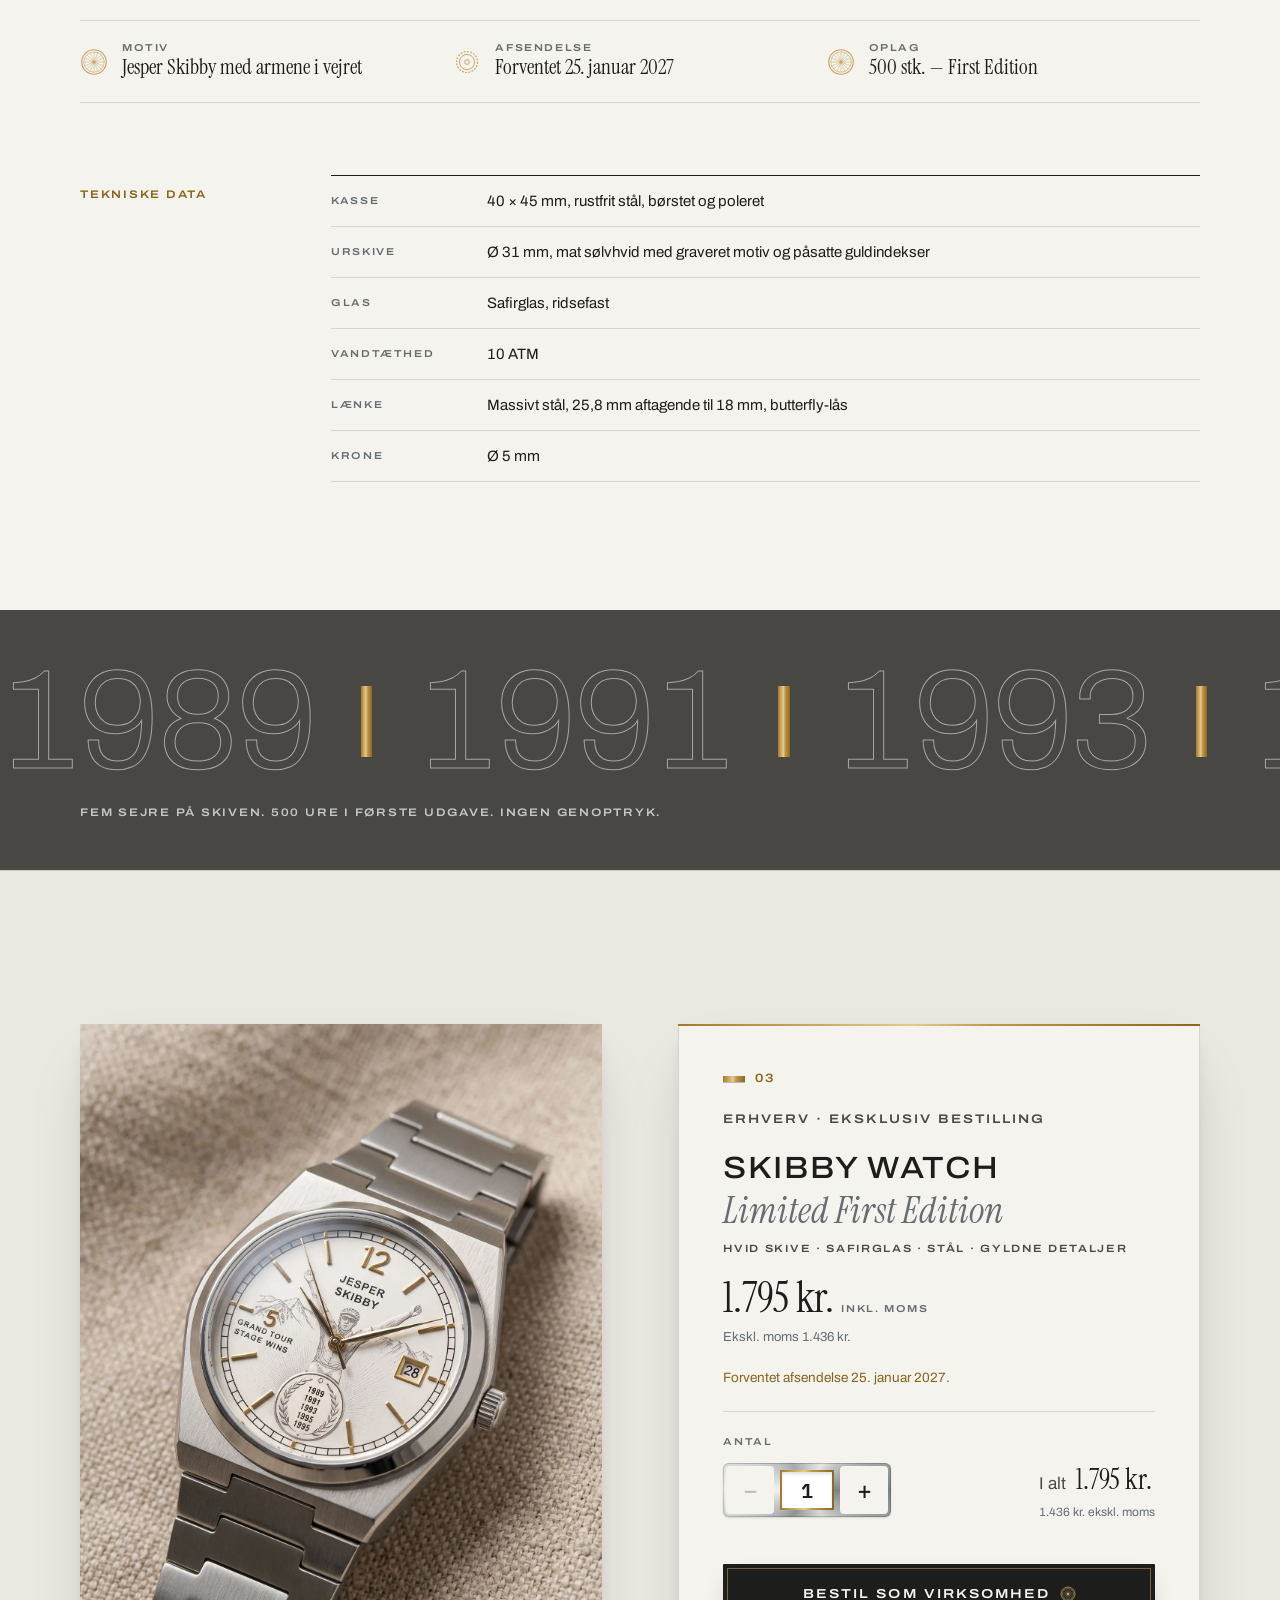
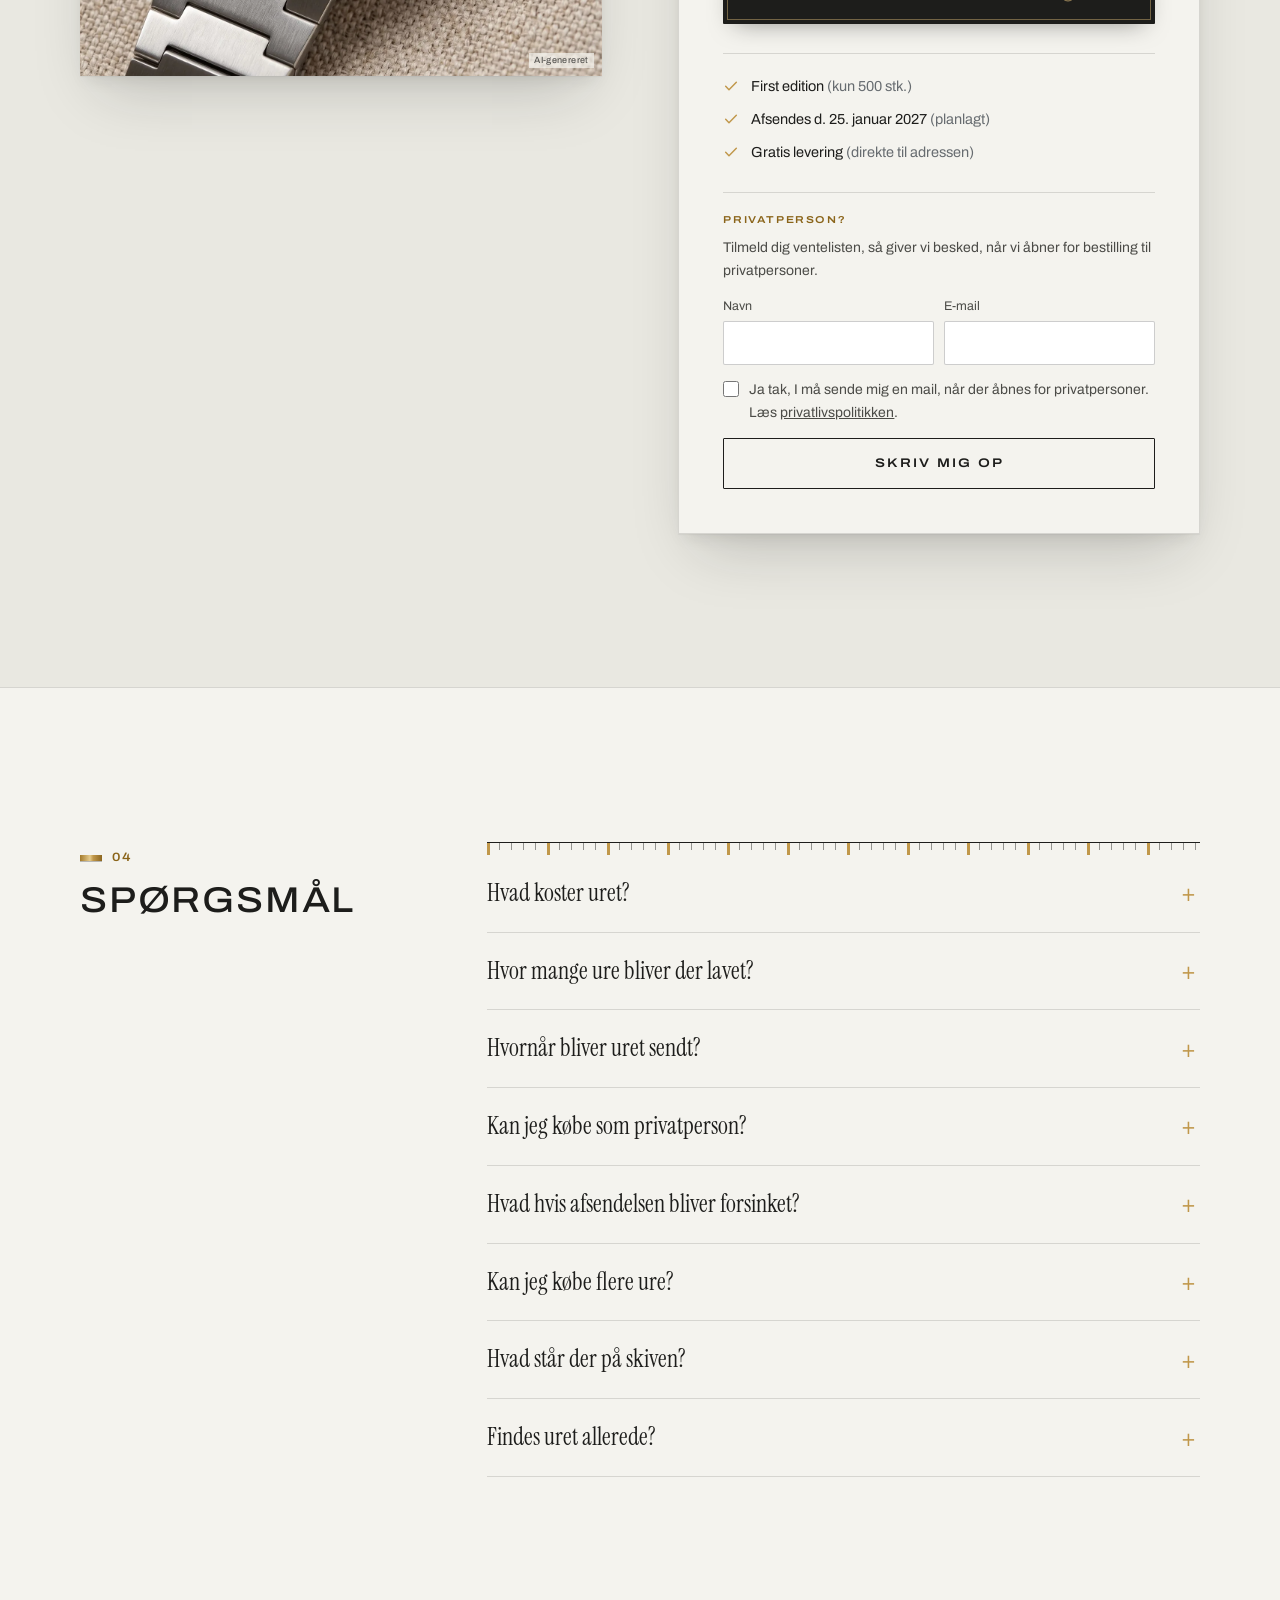
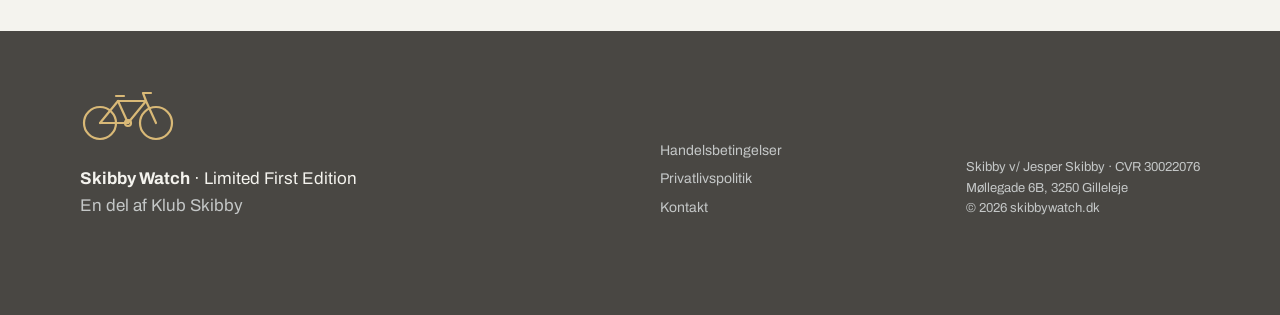
==== commit 2cf63f7f: "Safirglas i tekniske data, specs og købsfeltet Co-Authored-By: Claude Opus 5.5 <noreply@anthropic.co" ====
--- a/index.html
+++ b/index.html
@@ -184,7 +184,7 @@
         <div class="specs">
           <div class="spec"><svg class="ic" aria-hidden="true"><use href="#i-chainring"/></svg><h3>Skive</h3><p>Hvid, sejrsårene i en laurbærkrans</p></div>
           <div class="spec"><svg class="ic" aria-hidden="true"><use href="#i-wheel"/></svg><h3>Lænke</h3><p>Integreret stållænke</p></div>
-          <div class="spec"><svg class="ic" aria-hidden="true"><use href="#i-chainring"/></svg><h3>Detaljer</h3><p>Gyldne indekser og datovindue</p></div>
+          <div class="spec"><svg class="ic" aria-hidden="true"><use href="#i-chainring"/></svg><h3>Detaljer</h3><p>Gyldne indekser, datovindue og safirglas</p></div>
           <div class="spec"><svg class="ic" aria-hidden="true"><use href="#i-wheel"/></svg><h3>Motiv</h3><p>Jesper Skibby med armene i vejret</p></div>
           <div class="spec"><svg class="ic" aria-hidden="true"><use href="#i-chainring"/></svg><h3>Afsendelse</h3><p>Forventet 25. januar 2027</p></div>
           <div class="spec"><svg class="ic" aria-hidden="true"><use href="#i-wheel"/></svg><h3>Oplag</h3><p>500 stk. — First Edition</p></div>
@@ -195,6 +195,7 @@
           <dl class="tech-list">
             <div><dt>Kasse</dt><dd>40 × 45 mm, rustfrit stål, børstet og poleret</dd></div>
             <div><dt>Urskive</dt><dd>Ø 31 mm, mat sølvhvid med graveret motiv og påsatte guldindekser</dd></div>
+            <div><dt>Glas</dt><dd>Safirglas, ridsefast</dd></div>
             <div><dt>Vandtæthed</dt><dd>10 ATM</dd></div>
             <div><dt>Lænke</dt><dd>Massivt stål, 25,8 mm aftagende til 18 mm, butterfly&#8209;lås</dd></div>
             <div><dt>Krone</dt><dd>Ø 5 mm</dd></div>
@@ -225,7 +226,7 @@
           <span class="section-no">03</span>
           <p class="eyebrow">Erhverv · Eksklusiv bestilling</p>
           <h2>Skibby Watch<span>Limited First Edition</span></h2>
-          <p class="variant">Hvid skive · stål · gyldne detaljer</p>
+          <p class="variant">Hvid skive · safirglas · stål · gyldne detaljer</p>
           <p class="price"><span id="unit-price">1.495 kr.</span> <small>inkl. moms</small></p>
           <p class="price-ex">Ekskl. moms <span id="unit-ex">1.196 kr.</span></p>
           <p class="price-note" id="price-note">Introduktionspris til og med 14. november 2026. Derefter 1.795 kr.</p>
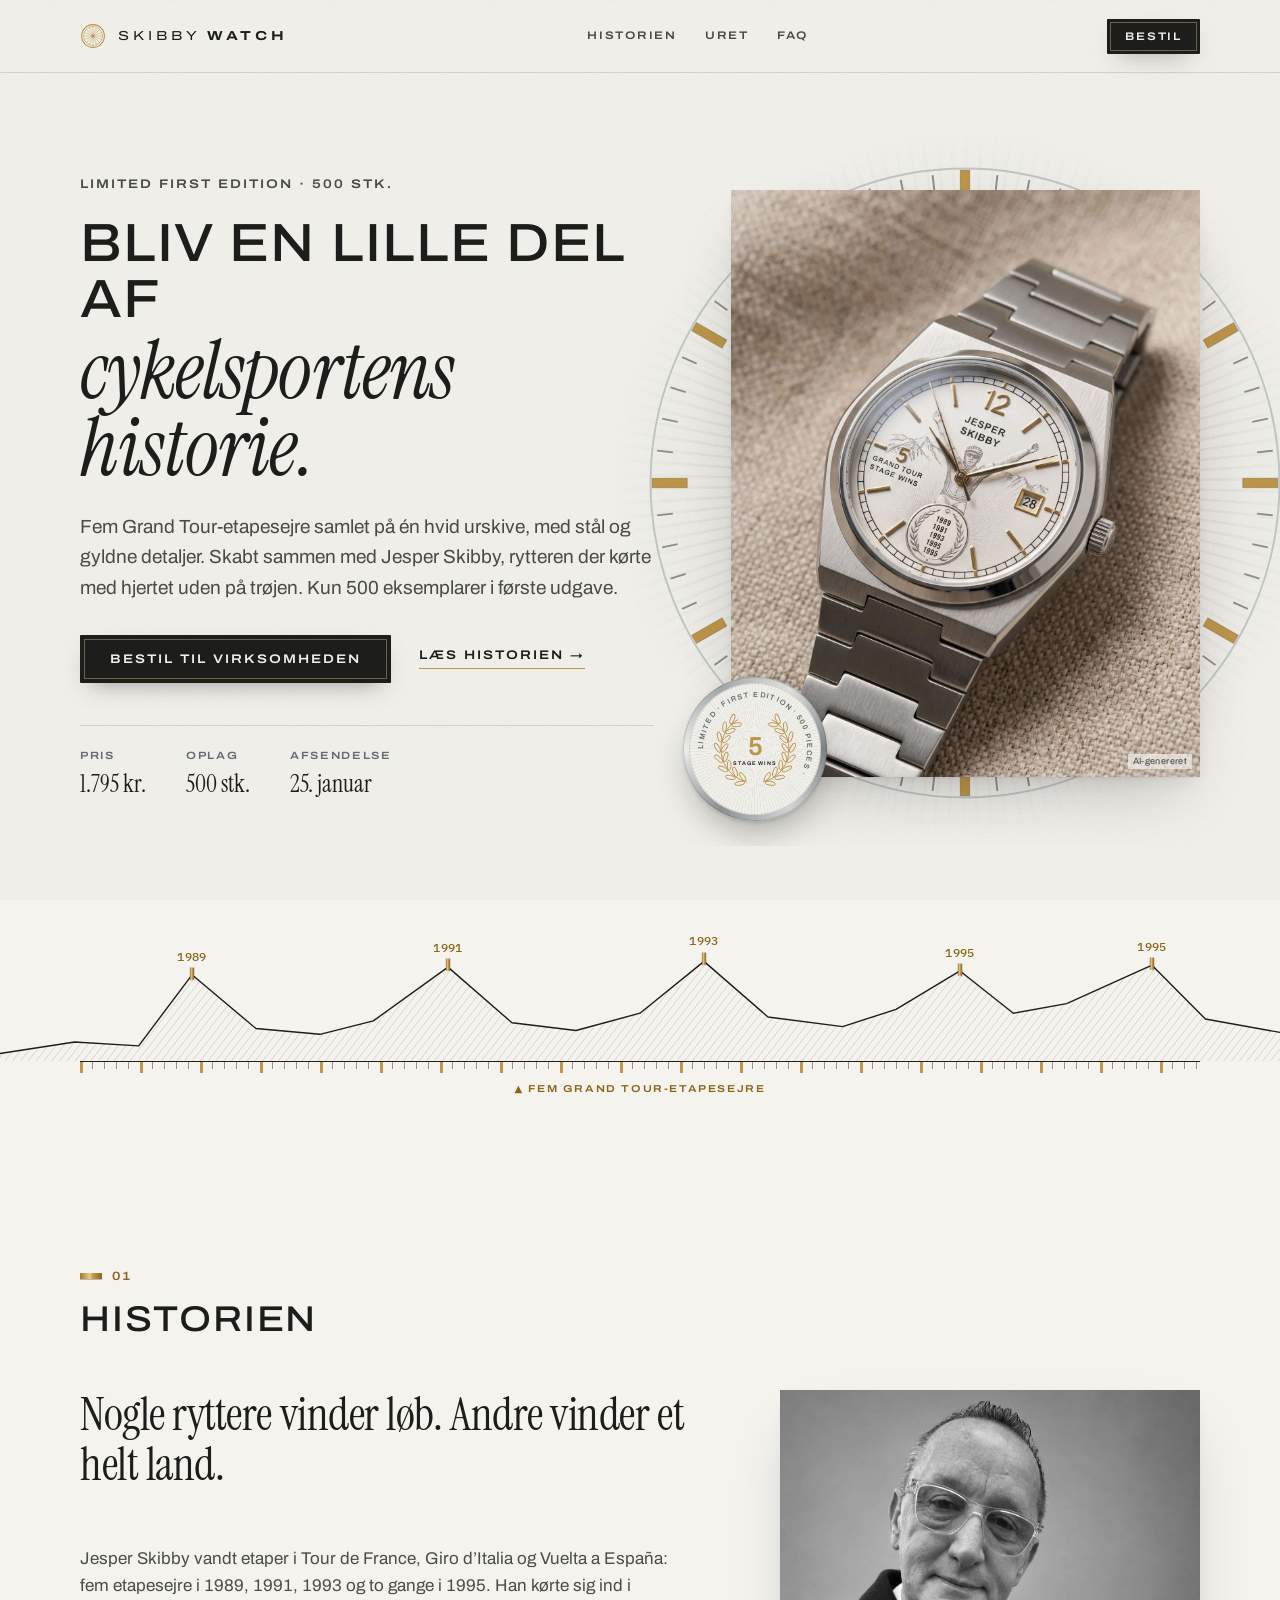
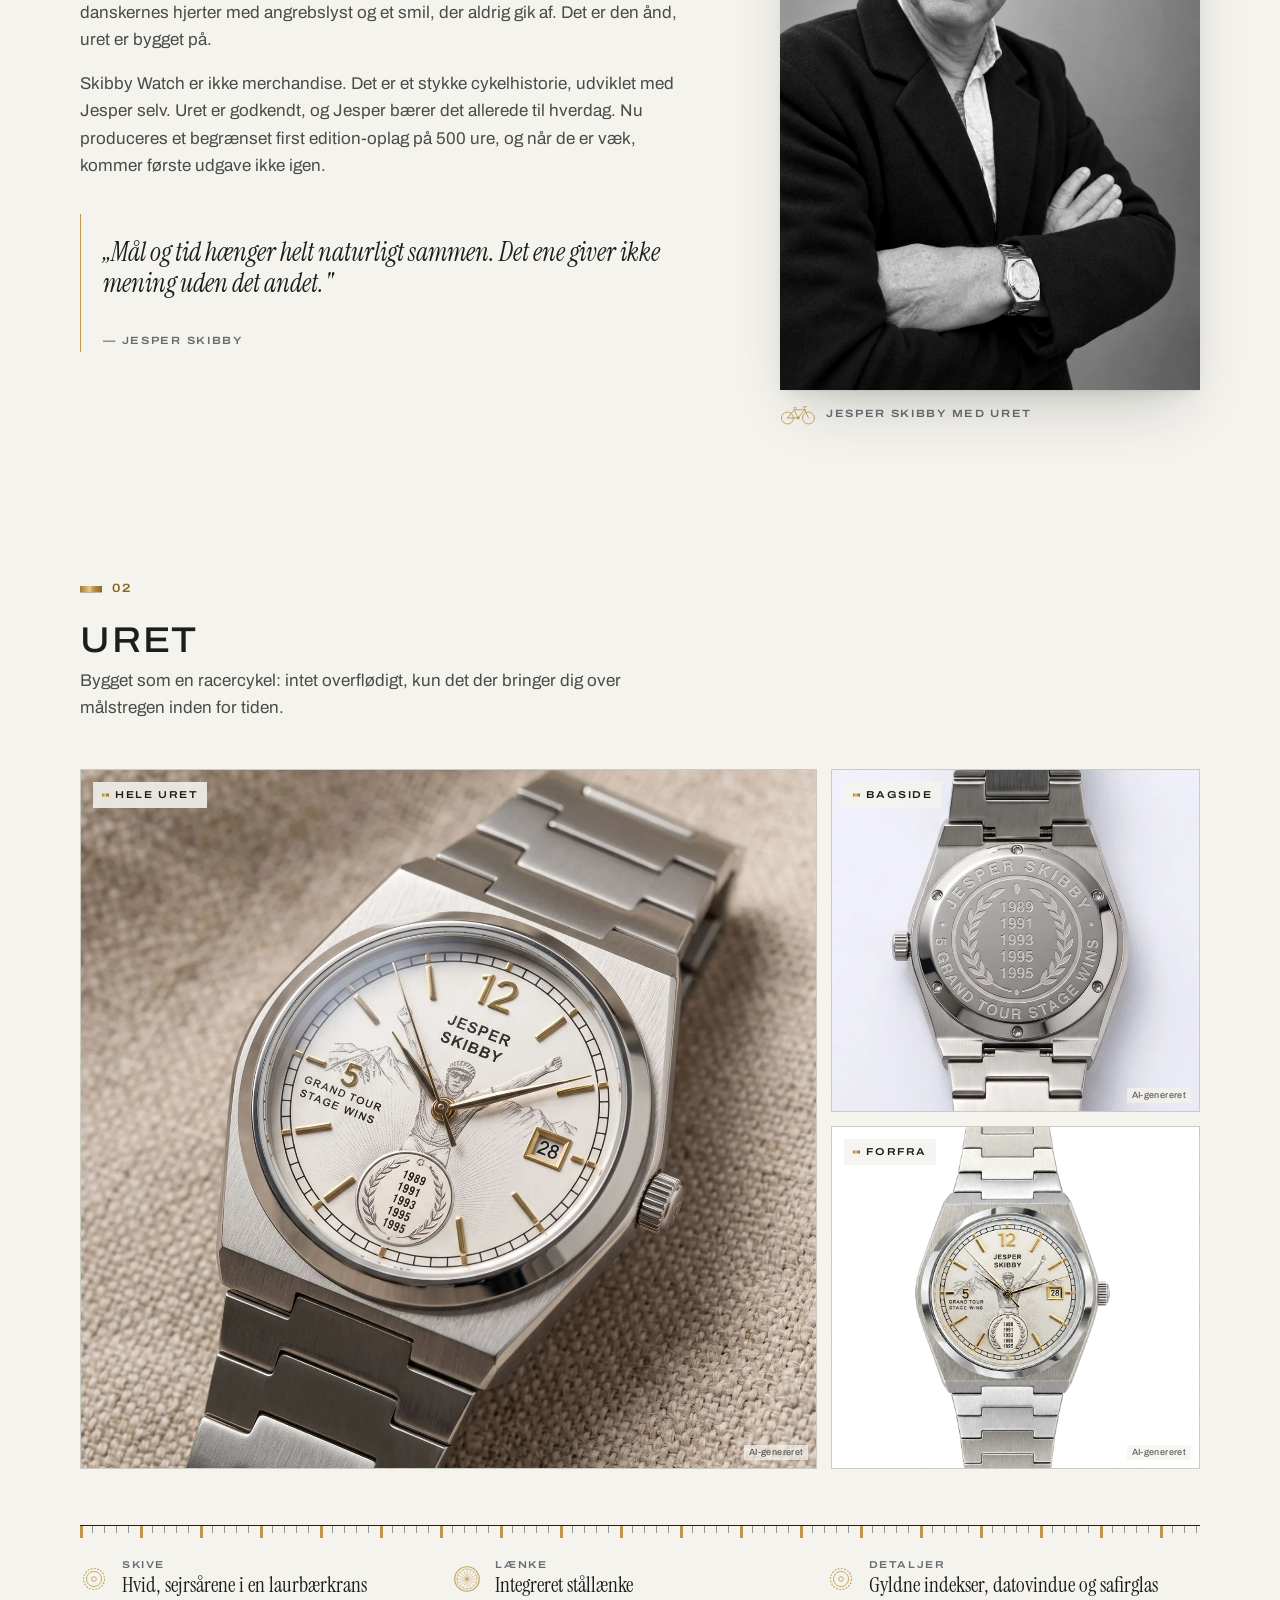
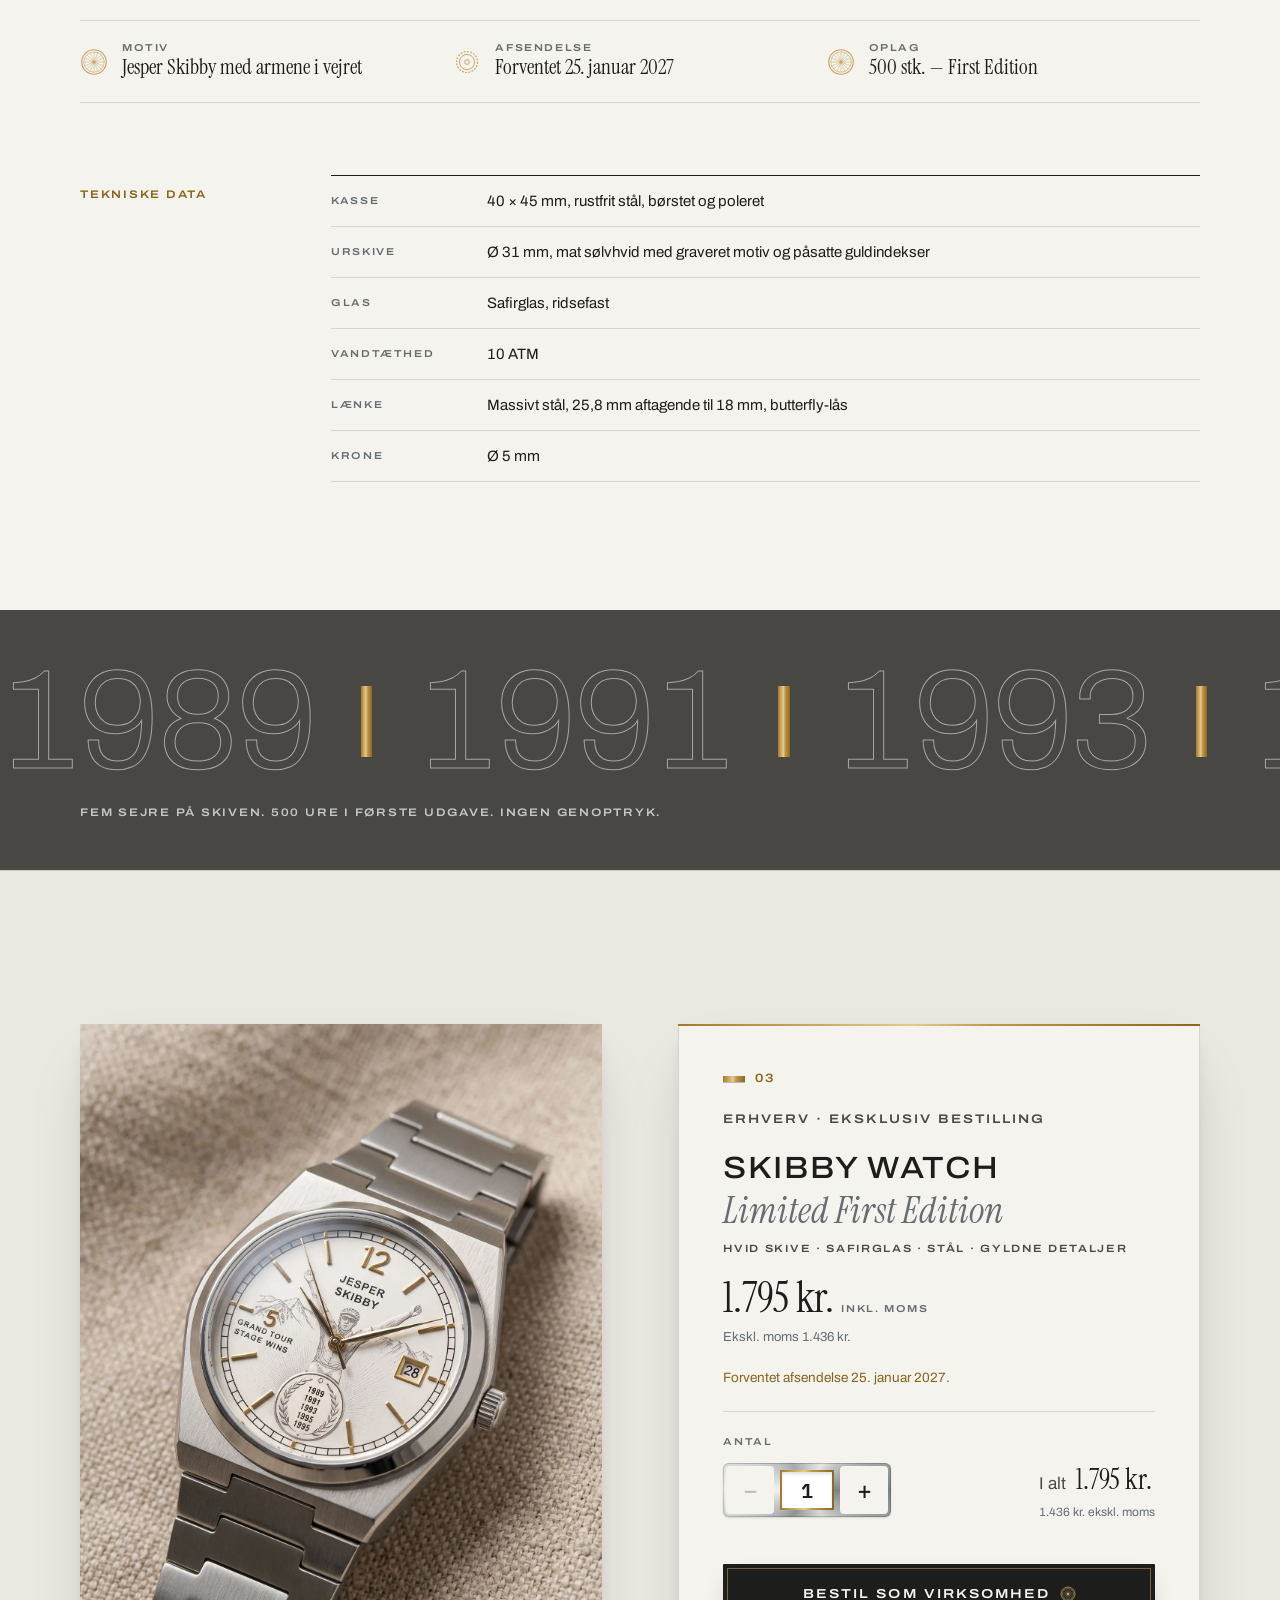
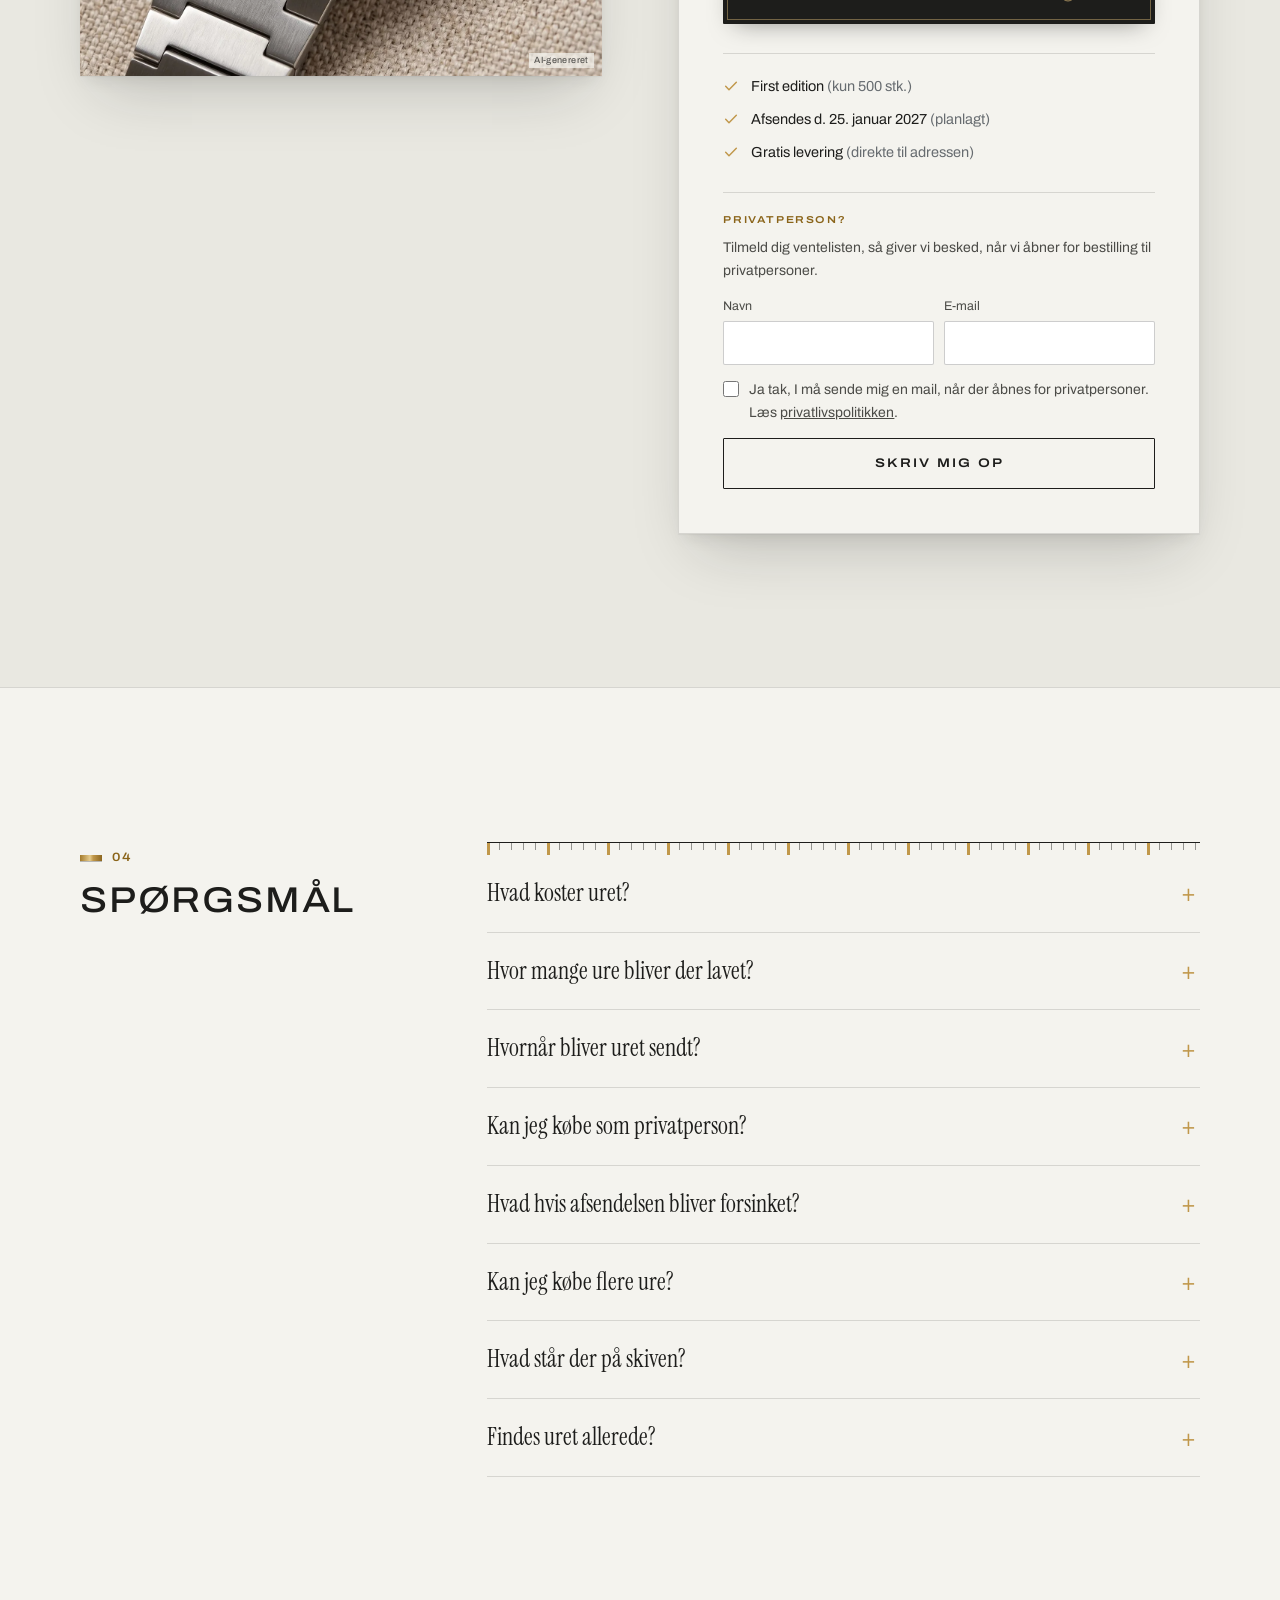
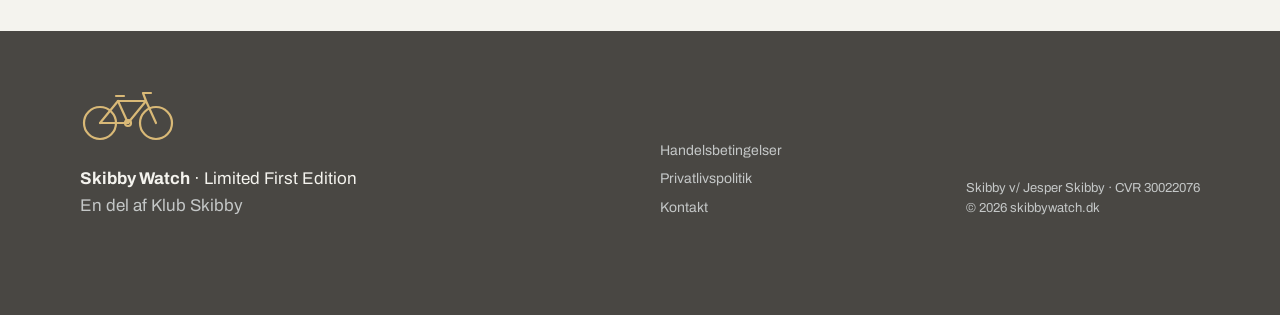
==== commit 8cd8673c: "Fjern adressen fra sider og mails, behold firmanavn og CVR Co-Authored-By: Claude Opus 5.5 <noreply@" ====
--- a/index.html
+++ b/index.html
@@ -385,7 +385,7 @@
         <a href="privatlivspolitik.html">Privatlivspolitik</a>
         <a href="mailto:info@skibbywatch.dk">Kontakt</a>
       </nav>
-      <p class="muted small">Skibby v/ Jesper Skibby · CVR 30022076<br>Møllegade 6B, 3250 Gilleleje<br>© 2026 skibbywatch.dk</p>
+      <p class="muted small">Skibby v/ Jesper Skibby · CVR 30022076<br>© 2026 skibbywatch.dk</p>
     </div>
   </footer>
 
